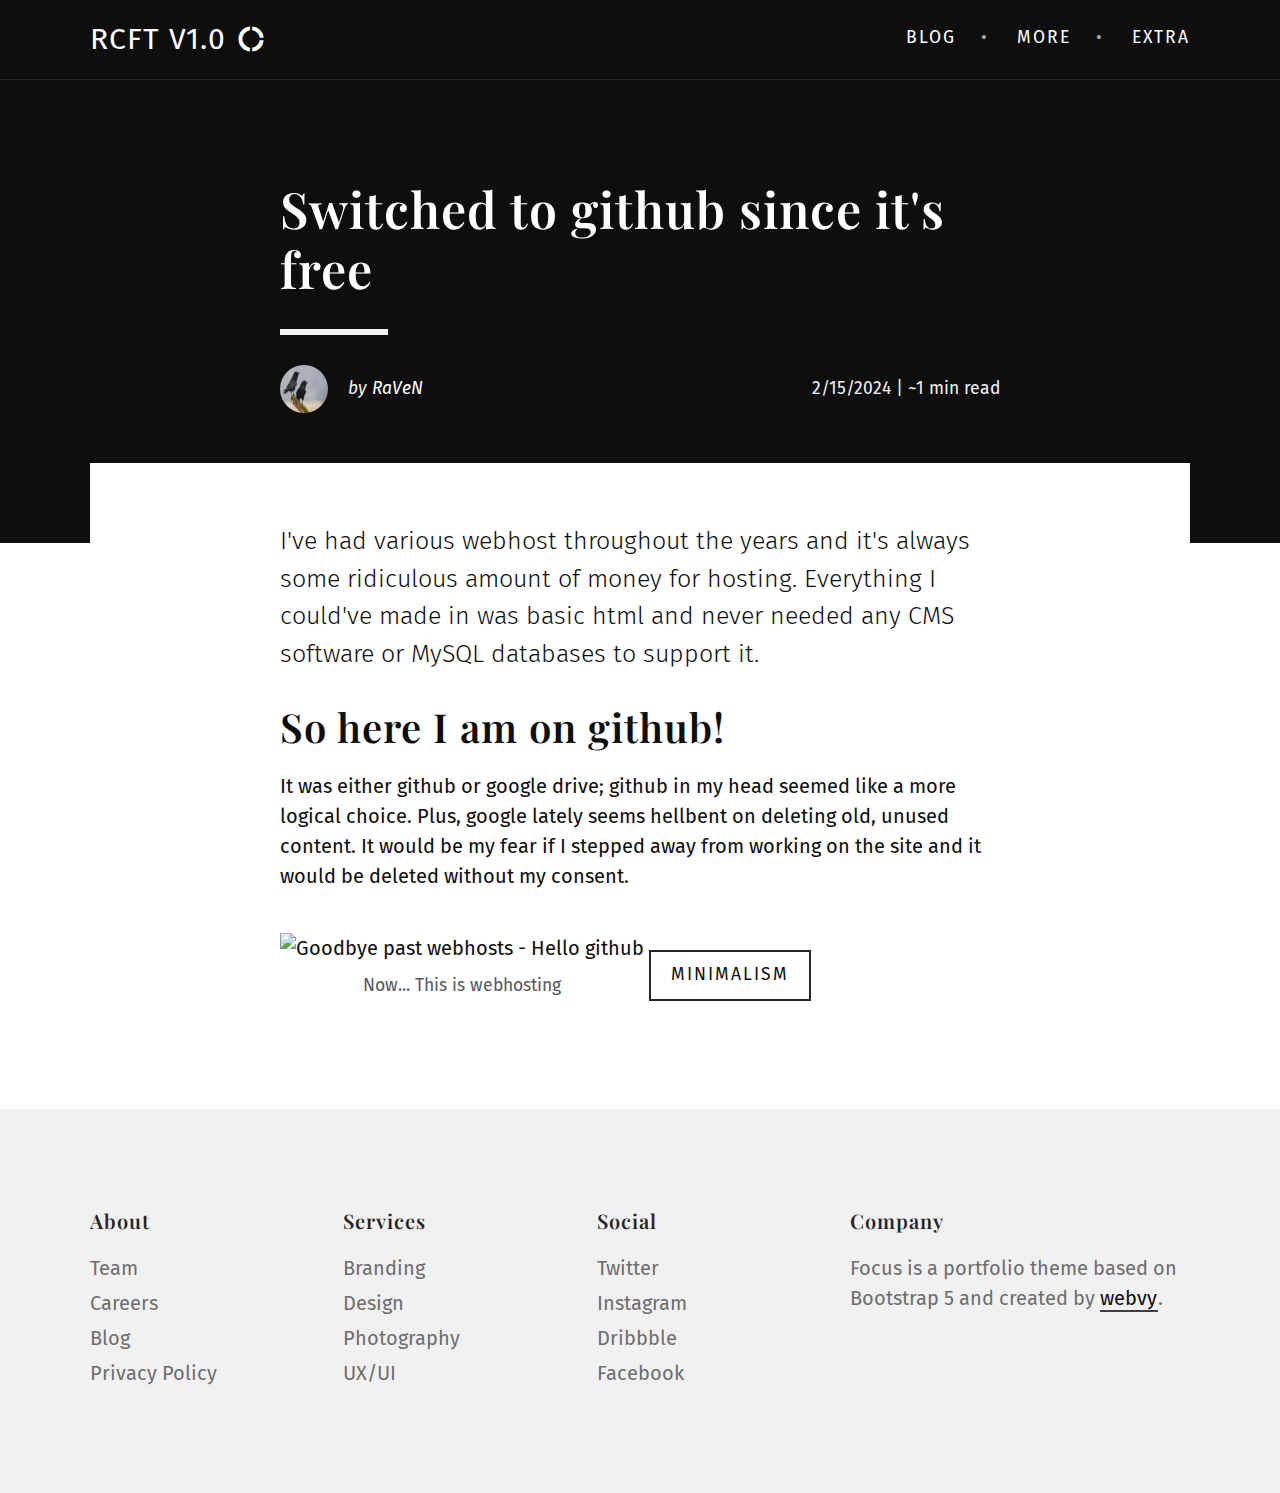
==== article.html @ bc6ef03d "Add files via upload" ====
<!doctype html>
<html lang="en">
<head>
  <meta charset="utf-8">
  <meta name="viewport" content="width=device-width, initial-scale=1">
  <title>Article - Using github free hosting</title>
  <meta name="description" content="Focus is a clean portfolio theme for Bootstrap.">

  <!-- Favicon -->
  <link rel="icon" href="assets/img/favicon.png">

  <!-- Goole fonts -->
  <link rel="preconnect" href="https://fonts.googleapis.com">
  <link rel="preconnect" href="https://fonts.gstatic.com" crossorigin>
  <link href="https://fonts.googleapis.com/css2?family=Fira+Sans:ital,wght@0,300;0,400;0,600;1,400&family=Playfair+Display:wght@400;600&display=swap" rel="stylesheet">

  <!-- Material icons -->
  <link href="https://fonts.googleapis.com/icon?family=Material+Icons" rel="stylesheet">

  <!-- CSS -->
  <link rel="stylesheet" href="assets/css/style.css">

  <!-- JS -->
  <script src="assets/js/bootstrap.js" defer></script>
  <script src="assets/js/lightbox.js" defer></script>
  <script src="assets/js/scripts.js" defer></script>
</head>

<body>
<a href="#main" class="visually-hidden-focusable">Skip to main content</a>
<header>
  <nav class="navbar navbar-dark navbar-expand-lg fixed-top" aria-label="Main">
    <div class="container">
      <a href="index.html" class="navbar-brand d-inline-flex text-uppercase">rcft v1.0 <i class="material-icons ms-2" aria-hidden="true">donut_large</i></a>
      <button class="navbar-toggler" type="button" data-bs-toggle="collapse" data-bs-target="#navbar" aria-controls="navbar" aria-expanded="false" aria-label="Toggle navigation">
        <i class="material-icons icon-2x" aria-hidden="true">menu</i>
      </button>
      <div class="collapse navbar-collapse text-uppercase" id="navbar">
        <ul class="navbar-nav ms-auto">
          <li class="nav-item">
            <a href="blog.html" class="nav-link">Blog</a>
          </li>
          <li class="nav-item">
            <a href="#" class="nav-link">More</a>
          </li>
          <li class="nav-item">
            <a href="#" class="nav-link">Extra</a>
          </li>
        </ul>
      </div>
    </div>
  </nav>
</header>

<main id="main">
  <!-- Header -->
  <div class="container py-5 py-md-6">
    <div class="row justify-content-center">
      <div class="col-md-10 col-lg-8">
        <h1>Switched to github since it's free</h1>
        <div class="border border-3 border-light w-15 my-4"></div>
        <div class="d-flex align-items-center mb-4">
          <img src="assets/img/blog/myAvatar.jpg" class="avatar avatar-sm me-3" alt="RaVeN" width="1200" height="800">
          <div class="fst-italic small text-light">by <a href="#">RaVeN</a></div>
          <div class="small text-light ms-auto">2/15/2024 | ~1 min read</div>
        </div>
      </div>
    </div>
  </div>

  <div class="bg-white text-black">
    <div class="container py-3">
      <div class="bg-white mt-n5 mt-md-n6 px-3 px-md-0">
        <div class="row justify-content-center py-4 py-md-5">
          <div class="col-md-10 col-lg-8">
            <p class="fw-light fs-5">
              I've had various webhost throughout the years and it's always some ridiculous amount of money for hosting. Everything I could've made in was basic html and never needed any CMS software or MySQL databases to support it.
            </p>
            <h2>So here I am on github!</h2>
            <p>
              It was either github or google drive; github in my head seemed like a more logical choice. Plus, google lately seems hellbent on deleting old, unused content. It would be my fear if I stepped away from working on the site and it would be deleted without my consent.
            </p>
            <figure class="figure mt-2">
              <img src="assets/img/GoodbyeInterServer.png" class="img-fluid" alt="Goodbye past webhosts - Hello github">
              <figcaption class="figure-caption p-2 text-center">Now... This is webhosting</figcaption>
            </figure>
            <!--
            <p>Duis aute irure dolor in reprehenderit in voluptate velit esse cillum dolore eu fugiat nulla pariatur. Excepteur sint occaecat cupidatat non proident, sunt in culpa qui officia deserunt mollit anim id est laborum.</p>
            <figure class="ms-5">
              <blockquote class="blockquote">
                <p class="font-italic">Lorem ipsum dolor sit amet, consectetur adipiscing elit integer posuere erat a ante.</p>
              </blockquote>
              <figcaption class="blockquote-footer text-muted mt-n2">
                Someone famous in <cite title="Source Title">Source Title</cite>
              </figcaption>
            </figure>
            <p>Duis aute irure dolor in reprehenderit in voluptate velit esse cillum dolore eu fugiat nulla pariatur. Excepteur sint occaecat cupidatat non proident, sunt in culpa qui officia deserunt mollit anim id est laborum.</p>
            <hr class="bg-muted my-4">
            -->
            <h3 class="visually-hidden">Tags</h3>
            <!--
            <a href="#" class="btn btn-sm btn-outline-dark me-2 mb-3">Design</a>
            -->
            <a href="#" class="btn btn-sm btn-outline-dark mb-3">Minimalism</a>
          </div>
        </div>
      </div>
    </div>
  </div>
</main>

<footer class="bg-light text-dark">
  <div class="container py-5 py-md-6">
    <div class="row justify-content-md-between">
      <div class="col-4 col-md-2">
        <h2 class="h6">About</h2>
        <ul class="nav flex-column">
          <li class="mb-1">
            <a href="#" class="link-secondary">Team</a>
          </li>
          <li class="mb-1">
            <a href="#" class="link-secondary">Careers</a>
          </li>
          <li class="mb-1">
            <a href="#" class="link-secondary">Blog</a>
          </li>
          <li class="mb-1">
            <a href="#" class="link-secondary">Privacy Policy</a>
          </li>
        </ul>
      </div>
      <div class="col-4 col-md-2">
        <h2 class="h6 mb-3">Services</h2>
        <ul class="nav flex-column">
          <li class="mb-1">
            <a href="#" class="link-secondary">Branding</a>
          </li>
          <li class="mb-1">
            <a href="#" class="link-secondary">Design</a>
          </li>
          <li class="mb-1">
            <a href="#" class="link-secondary">Photography</a>
          </li>
          <li class="mb-1">
            <a href="#" class="link-secondary">UX/UI</a>
          </li>
        </ul>
      </div>
      <div class="col-4 col-md-2">
        <h2 class="h6 mb-3">Social</h2>
        <ul class="nav flex-column">
          <li class="mb-1">
            <a href="#" class="link-secondary">Twitter</a>
          </li>
          <li class="mb-1">
            <a href="#" class="link-secondary">Instagram</a>
          </li>
          <li class="mb-1">
            <a href="#" class="link-secondary">Dribbble</a>
          </li>
          <li class="mb-1">
            <a href="#" class="link-secondary">Facebook</a>
          </li>
        </ul>
      </div>
      <div class="col-sm-12 col-md-4 mt-4 mt-md-0">
        <h2 class="h6 mb-3">Company</h2>
        <p class="text-secondary">Focus is a portfolio theme based on Bootstrap 5 and created by <a href="https://webvy.xyz/" target="_blank" rel="noopener">webvy</a>.</p>
      </div>
    </div>
  </div>
</footer>
</body>
</html>
---- assets/css/style.css ----
:root{--bs-blue: #0d6efd;--bs-indigo: #6610f2;--bs-purple: #6f42c1;--bs-pink: #d63384;--bs-red: #dc3545;--bs-orange: #fd7e14;--bs-yellow: #ffc107;--bs-green: #198754;--bs-teal: #20c997;--bs-cyan: #0dcaf0;--bs-black: #0e0e0e;--bs-white: #fff;--bs-gray: #595959;--bs-gray-dark: #262626;--bs-gray-100: #f2f1f1;--bs-gray-200: #e8e7e8;--bs-gray-300: #a6a6a6;--bs-gray-400: #979a9d;--bs-gray-500: #6e6e6e;--bs-gray-600: #595959;--bs-gray-700: #404040;--bs-gray-800: #262626;--bs-gray-900: #170f18;--bs-primary: #ff9285;--bs-secondary: #6e6e6e;--bs-success: #26a65b;--bs-info: #00acc1;--bs-warning: #f9690e;--bs-danger: #ff0000;--bs-light: #f2f1f1;--bs-dark: #262626;--bs-primary-rgb: 255, 146, 133;--bs-secondary-rgb: 110, 110, 110;--bs-success-rgb: 38, 166, 91;--bs-info-rgb: 0, 172, 193;--bs-warning-rgb: 249, 105, 14;--bs-danger-rgb: 255, 0, 0;--bs-light-rgb: 242, 241, 241;--bs-dark-rgb: 38, 38, 38;--bs-white-rgb: 255, 255, 255;--bs-black-rgb: 14, 14, 14;--bs-body-color-rgb: 255, 255, 255;--bs-body-bg-rgb: 14, 14, 14;--bs-font-sans-serif: "Fira Sans", sans-serif;--bs-font-monospace: SFMono-Regular, Menlo, Monaco, Consolas, "Liberation Mono", "Courier New", monospace;--bs-gradient: linear-gradient(180deg, rgba(255, 255, 255, 0.15), rgba(255, 255, 255, 0));--bs-body-font-family: Fira Sans, sans-serif;--bs-body-font-size:1rem;--bs-body-font-weight: 400;--bs-body-line-height: 1.5;--bs-body-color: #fff;--bs-body-bg: #0e0e0e;--bs-border-width: 1px;--bs-border-style: solid;--bs-border-color: #262626;--bs-border-color-translucent: rgba(14, 14, 14, 0.175);--bs-border-radius: 0.375rem;--bs-border-radius-sm: 0.25rem;--bs-border-radius-lg: 0.5rem;--bs-border-radius-xl: 1rem;--bs-border-radius-2xl: 2rem;--bs-border-radius-pill: 50rem;--bs-link-color: #fff;--bs-link-hover-color: #cccccc;--bs-code-color: #ee5da1;--bs-highlight-bg: #fff3cd}*,*::before,*::after{box-sizing:border-box}@media(prefers-reduced-motion: no-preference){:root{scroll-behavior:smooth}}body{margin:0;font-family:var(--bs-body-font-family);font-size:var(--bs-body-font-size);font-weight:var(--bs-body-font-weight);line-height:var(--bs-body-line-height);color:var(--bs-body-color);text-align:var(--bs-body-text-align);background-color:var(--bs-body-bg);-webkit-text-size-adjust:100%;-webkit-tap-highlight-color:rgba(14,14,14,0)}hr{margin:1rem 0;color:#979a9d;border:0;border-top:1px solid;opacity:.25}h6,.h6,h5,.h5,h4,.h4,h3,.h3,h2,.h2,h1,.h1{margin-top:0;margin-bottom:1rem;font-family:"Playfair Display",serif;font-weight:600;line-height:1.2}h1,.h1{font-size:calc(1.375rem + 1.5vw)}@media(min-width: 1200px){h1,.h1{font-size:2.5rem}}h2,.h2{font-size:calc(1.325rem + 0.9vw)}@media(min-width: 1200px){h2,.h2{font-size:2rem}}h3,.h3{font-size:calc(1.3rem + 0.6vw)}@media(min-width: 1200px){h3,.h3{font-size:1.75rem}}h4,.h4{font-size:calc(1.275rem + 0.3vw)}@media(min-width: 1200px){h4,.h4{font-size:1.5rem}}h5,.h5{font-size:1.25rem}h6,.h6{font-size:1rem}p{margin-top:0;margin-bottom:1.5rem}abbr[title]{-webkit-text-decoration:underline dotted;text-decoration:underline dotted;cursor:help;-webkit-text-decoration-skip-ink:none;text-decoration-skip-ink:none}address{margin-bottom:1rem;font-style:normal;line-height:inherit}ol,ul{padding-left:2rem}ol,ul,dl{margin-top:0;margin-bottom:1rem}ol ol,ul ul,ol ul,ul ol{margin-bottom:0}dt{font-weight:700}dd{margin-bottom:.5rem;margin-left:0}blockquote{margin:0 0 1rem}b,strong{font-weight:bolder}small,.small{font-size:0.875em}mark,.mark{padding:.1875em;background-color:var(--bs-highlight-bg)}sub,sup{position:relative;font-size:0.75em;line-height:0;vertical-align:baseline}sub{bottom:-0.25em}sup{top:-0.5em}a{color:var(--bs-link-color);text-decoration:none}a:hover{color:var(--bs-link-hover-color);text-decoration:none}a:not([href]):not([class]),a:not([href]):not([class]):hover{color:inherit;text-decoration:none}pre,code,kbd,samp{font-family:var(--bs-font-monospace);font-size:1em}pre{display:block;margin-top:0;margin-bottom:1rem;overflow:auto;font-size:0.875rem}pre code{font-size:inherit;color:inherit;word-break:normal}code{font-size:0.875rem;color:var(--bs-code-color);word-wrap:break-word}a>code{color:inherit}kbd{padding:.1875rem .375rem;font-size:0.875rem;color:var(--bs-body-bg);background-color:var(--bs-body-color)}kbd kbd{padding:0;font-size:1em}figure{margin:0 0 1rem}img,svg{vertical-align:middle}table{caption-side:bottom;border-collapse:collapse}caption{padding-top:.75rem;padding-bottom:.75rem;color:#6e6e6e;text-align:left}th{text-align:inherit;text-align:-webkit-match-parent}thead,tbody,tfoot,tr,td,th{border-color:inherit;border-style:solid;border-width:0}label{display:inline-block}button{border-radius:0}button:focus:not(:focus-visible){outline:0}input,button,select,optgroup,textarea{margin:0;font-family:inherit;font-size:inherit;line-height:inherit}button,select{text-transform:none}[role=button]{cursor:pointer}select{word-wrap:normal}select:disabled{opacity:1}[list]:not([type=date]):not([type=datetime-local]):not([type=month]):not([type=week]):not([type=time])::-webkit-calendar-picker-indicator{display:none !important}button,[type=button],[type=reset],[type=submit]{-webkit-appearance:button}button:not(:disabled),[type=button]:not(:disabled),[type=reset]:not(:disabled),[type=submit]:not(:disabled){cursor:pointer}::-moz-focus-inner{padding:0;border-style:none}textarea{resize:vertical}fieldset{min-width:0;padding:0;margin:0;border:0}legend{float:left;width:100%;padding:0;margin-bottom:.5rem;font-size:calc(1.275rem + 0.3vw);line-height:inherit}@media(min-width: 1200px){legend{font-size:1.5rem}}legend+*{clear:left}::-webkit-datetime-edit-fields-wrapper,::-webkit-datetime-edit-text,::-webkit-datetime-edit-minute,::-webkit-datetime-edit-hour-field,::-webkit-datetime-edit-day-field,::-webkit-datetime-edit-month-field,::-webkit-datetime-edit-year-field{padding:0}::-webkit-inner-spin-button{height:auto}[type=search]{outline-offset:-2px;-webkit-appearance:textfield}::-webkit-search-decoration{-webkit-appearance:none}::-webkit-color-swatch-wrapper{padding:0}::-webkit-file-upload-button{font:inherit;-webkit-appearance:button}::file-selector-button{font:inherit;-webkit-appearance:button}output{display:inline-block}iframe{border:0}summary{display:list-item;cursor:pointer}progress{vertical-align:baseline}[hidden]{display:none !important}.lead{font-size:1.25rem;font-weight:300}.display-1{font-size:calc(1.675rem + 5.1vw);font-weight:600;line-height:1.15}@media(min-width: 1200px){.display-1{font-size:5.5rem}}.display-2{font-size:calc(1.625rem + 4.5vw);font-weight:600;line-height:1.15}@media(min-width: 1200px){.display-2{font-size:5rem}}.display-3{font-size:calc(1.575rem + 3.9vw);font-weight:600;line-height:1.15}@media(min-width: 1200px){.display-3{font-size:4.5rem}}.display-4{font-size:calc(1.525rem + 3.3vw);font-weight:600;line-height:1.15}@media(min-width: 1200px){.display-4{font-size:4rem}}.display-5{font-size:calc(1.475rem + 2.7vw);font-weight:600;line-height:1.15}@media(min-width: 1200px){.display-5{font-size:3.5rem}}.display-6{font-size:calc(1.425rem + 2.1vw);font-weight:600;line-height:1.15}@media(min-width: 1200px){.display-6{font-size:3rem}}.list-unstyled{padding-left:0;list-style:none}.list-inline{padding-left:0;list-style:none}.list-inline-item{display:inline-block}.list-inline-item:not(:last-child){margin-right:.5rem}.initialism{font-size:0.875em;text-transform:uppercase}.blockquote{margin-bottom:1rem;font-size:1.25rem}.blockquote>:last-child{margin-bottom:0}.blockquote-footer{margin-top:-1rem;margin-bottom:1rem;font-size:0.875em;color:#a6a6a6}.blockquote-footer::before{content:"— "}.img-fluid{max-width:100%;height:auto}.img-thumbnail{padding:1rem;background-color:rgba(0,0,0,0);border:1px solid #262626;max-width:100%;height:auto}.figure{display:inline-block}.figure-img{margin-bottom:.5rem;line-height:1}.figure-caption{font-size:0.875em;color:#595959}.container,.container-fluid,.container-xxl,.container-xl,.container-lg,.container-md,.container-sm{--bs-gutter-x: 2rem;--bs-gutter-y: 0;width:100%;padding-right:calc(var(--bs-gutter-x)*.5);padding-left:calc(var(--bs-gutter-x)*.5);margin-right:auto;margin-left:auto}@media(min-width: 576px){.container-sm,.container{max-width:540px}}@media(min-width: 768px){.container-md,.container-sm,.container{max-width:720px}}@media(min-width: 992px){.container-lg,.container-md,.container-sm,.container{max-width:960px}}@media(min-width: 1200px){.container-xl,.container-lg,.container-md,.container-sm,.container{max-width:1140px}}@media(min-width: 1400px){.container-xxl,.container-xl,.container-lg,.container-md,.container-sm,.container{max-width:1320px}}.row{--bs-gutter-x: 2rem;--bs-gutter-y: 0;display:flex;flex-wrap:wrap;margin-top:calc(-1*var(--bs-gutter-y));margin-right:calc(-0.5*var(--bs-gutter-x));margin-left:calc(-0.5*var(--bs-gutter-x))}.row>*{flex-shrink:0;width:100%;max-width:100%;padding-right:calc(var(--bs-gutter-x)*.5);padding-left:calc(var(--bs-gutter-x)*.5);margin-top:var(--bs-gutter-y)}.col{flex:1 0 0%}.row-cols-auto>*{flex:0 0 auto;width:auto}.row-cols-1>*{flex:0 0 auto;width:100%}.row-cols-2>*{flex:0 0 auto;width:50%}.row-cols-3>*{flex:0 0 auto;width:33.3333333333%}.row-cols-4>*{flex:0 0 auto;width:25%}.row-cols-5>*{flex:0 0 auto;width:20%}.row-cols-6>*{flex:0 0 auto;width:16.6666666667%}.col-auto{flex:0 0 auto;width:auto}.col-1{flex:0 0 auto;width:8.33333333%}.col-2{flex:0 0 auto;width:16.66666667%}.col-3{flex:0 0 auto;width:25%}.col-4{flex:0 0 auto;width:33.33333333%}.col-5{flex:0 0 auto;width:41.66666667%}.col-6{flex:0 0 auto;width:50%}.col-7{flex:0 0 auto;width:58.33333333%}.col-8{flex:0 0 auto;width:66.66666667%}.col-9{flex:0 0 auto;width:75%}.col-10{flex:0 0 auto;width:83.33333333%}.col-11{flex:0 0 auto;width:91.66666667%}.col-12{flex:0 0 auto;width:100%}.offset-1{margin-left:8.33333333%}.offset-2{margin-left:16.66666667%}.offset-3{margin-left:25%}.offset-4{margin-left:33.33333333%}.offset-5{margin-left:41.66666667%}.offset-6{margin-left:50%}.offset-7{margin-left:58.33333333%}.offset-8{margin-left:66.66666667%}.offset-9{margin-left:75%}.offset-10{margin-left:83.33333333%}.offset-11{margin-left:91.66666667%}.g-0,.gx-0{--bs-gutter-x: 0}.g-0,.gy-0{--bs-gutter-y: 0}.g-1,.gx-1{--bs-gutter-x: 0.25rem}.g-1,.gy-1{--bs-gutter-y: 0.25rem}.g-2,.gx-2{--bs-gutter-x: 0.5rem}.g-2,.gy-2{--bs-gutter-y: 0.5rem}.g-3,.gx-3{--bs-gutter-x: 1rem}.g-3,.gy-3{--bs-gutter-y: 1rem}.g-4,.gx-4{--bs-gutter-x: 1.5rem}.g-4,.gy-4{--bs-gutter-y: 1.5rem}.g-5,.gx-5{--bs-gutter-x: 3rem}.g-5,.gy-5{--bs-gutter-y: 3rem}.g-6,.gx-6{--bs-gutter-x: 5rem}.g-6,.gy-6{--bs-gutter-y: 5rem}@media(min-width: 576px){.col-sm{flex:1 0 0%}.row-cols-sm-auto>*{flex:0 0 auto;width:auto}.row-cols-sm-1>*{flex:0 0 auto;width:100%}.row-cols-sm-2>*{flex:0 0 auto;width:50%}.row-cols-sm-3>*{flex:0 0 auto;width:33.3333333333%}.row-cols-sm-4>*{flex:0 0 auto;width:25%}.row-cols-sm-5>*{flex:0 0 auto;width:20%}.row-cols-sm-6>*{flex:0 0 auto;width:16.6666666667%}.col-sm-auto{flex:0 0 auto;width:auto}.col-sm-1{flex:0 0 auto;width:8.33333333%}.col-sm-2{flex:0 0 auto;width:16.66666667%}.col-sm-3{flex:0 0 auto;width:25%}.col-sm-4{flex:0 0 auto;width:33.33333333%}.col-sm-5{flex:0 0 auto;width:41.66666667%}.col-sm-6{flex:0 0 auto;width:50%}.col-sm-7{flex:0 0 auto;width:58.33333333%}.col-sm-8{flex:0 0 auto;width:66.66666667%}.col-sm-9{flex:0 0 auto;width:75%}.col-sm-10{flex:0 0 auto;width:83.33333333%}.col-sm-11{flex:0 0 auto;width:91.66666667%}.col-sm-12{flex:0 0 auto;width:100%}.offset-sm-0{margin-left:0}.offset-sm-1{margin-left:8.33333333%}.offset-sm-2{margin-left:16.66666667%}.offset-sm-3{margin-left:25%}.offset-sm-4{margin-left:33.33333333%}.offset-sm-5{margin-left:41.66666667%}.offset-sm-6{margin-left:50%}.offset-sm-7{margin-left:58.33333333%}.offset-sm-8{margin-left:66.66666667%}.offset-sm-9{margin-left:75%}.offset-sm-10{margin-left:83.33333333%}.offset-sm-11{margin-left:91.66666667%}.g-sm-0,.gx-sm-0{--bs-gutter-x: 0}.g-sm-0,.gy-sm-0{--bs-gutter-y: 0}.g-sm-1,.gx-sm-1{--bs-gutter-x: 0.25rem}.g-sm-1,.gy-sm-1{--bs-gutter-y: 0.25rem}.g-sm-2,.gx-sm-2{--bs-gutter-x: 0.5rem}.g-sm-2,.gy-sm-2{--bs-gutter-y: 0.5rem}.g-sm-3,.gx-sm-3{--bs-gutter-x: 1rem}.g-sm-3,.gy-sm-3{--bs-gutter-y: 1rem}.g-sm-4,.gx-sm-4{--bs-gutter-x: 1.5rem}.g-sm-4,.gy-sm-4{--bs-gutter-y: 1.5rem}.g-sm-5,.gx-sm-5{--bs-gutter-x: 3rem}.g-sm-5,.gy-sm-5{--bs-gutter-y: 3rem}.g-sm-6,.gx-sm-6{--bs-gutter-x: 5rem}.g-sm-6,.gy-sm-6{--bs-gutter-y: 5rem}}@media(min-width: 768px){.col-md{flex:1 0 0%}.row-cols-md-auto>*{flex:0 0 auto;width:auto}.row-cols-md-1>*{flex:0 0 auto;width:100%}.row-cols-md-2>*{flex:0 0 auto;width:50%}.row-cols-md-3>*{flex:0 0 auto;width:33.3333333333%}.row-cols-md-4>*{flex:0 0 auto;width:25%}.row-cols-md-5>*{flex:0 0 auto;width:20%}.row-cols-md-6>*{flex:0 0 auto;width:16.6666666667%}.col-md-auto{flex:0 0 auto;width:auto}.col-md-1{flex:0 0 auto;width:8.33333333%}.col-md-2{flex:0 0 auto;width:16.66666667%}.col-md-3{flex:0 0 auto;width:25%}.col-md-4{flex:0 0 auto;width:33.33333333%}.col-md-5{flex:0 0 auto;width:41.66666667%}.col-md-6{flex:0 0 auto;width:50%}.col-md-7{flex:0 0 auto;width:58.33333333%}.col-md-8{flex:0 0 auto;width:66.66666667%}.col-md-9{flex:0 0 auto;width:75%}.col-md-10{flex:0 0 auto;width:83.33333333%}.col-md-11{flex:0 0 auto;width:91.66666667%}.col-md-12{flex:0 0 auto;width:100%}.offset-md-0{margin-left:0}.offset-md-1{margin-left:8.33333333%}.offset-md-2{margin-left:16.66666667%}.offset-md-3{margin-left:25%}.offset-md-4{margin-left:33.33333333%}.offset-md-5{margin-left:41.66666667%}.offset-md-6{margin-left:50%}.offset-md-7{margin-left:58.33333333%}.offset-md-8{margin-left:66.66666667%}.offset-md-9{margin-left:75%}.offset-md-10{margin-left:83.33333333%}.offset-md-11{margin-left:91.66666667%}.g-md-0,.gx-md-0{--bs-gutter-x: 0}.g-md-0,.gy-md-0{--bs-gutter-y: 0}.g-md-1,.gx-md-1{--bs-gutter-x: 0.25rem}.g-md-1,.gy-md-1{--bs-gutter-y: 0.25rem}.g-md-2,.gx-md-2{--bs-gutter-x: 0.5rem}.g-md-2,.gy-md-2{--bs-gutter-y: 0.5rem}.g-md-3,.gx-md-3{--bs-gutter-x: 1rem}.g-md-3,.gy-md-3{--bs-gutter-y: 1rem}.g-md-4,.gx-md-4{--bs-gutter-x: 1.5rem}.g-md-4,.gy-md-4{--bs-gutter-y: 1.5rem}.g-md-5,.gx-md-5{--bs-gutter-x: 3rem}.g-md-5,.gy-md-5{--bs-gutter-y: 3rem}.g-md-6,.gx-md-6{--bs-gutter-x: 5rem}.g-md-6,.gy-md-6{--bs-gutter-y: 5rem}}@media(min-width: 992px){.col-lg{flex:1 0 0%}.row-cols-lg-auto>*{flex:0 0 auto;width:auto}.row-cols-lg-1>*{flex:0 0 auto;width:100%}.row-cols-lg-2>*{flex:0 0 auto;width:50%}.row-cols-lg-3>*{flex:0 0 auto;width:33.3333333333%}.row-cols-lg-4>*{flex:0 0 auto;width:25%}.row-cols-lg-5>*{flex:0 0 auto;width:20%}.row-cols-lg-6>*{flex:0 0 auto;width:16.6666666667%}.col-lg-auto{flex:0 0 auto;width:auto}.col-lg-1{flex:0 0 auto;width:8.33333333%}.col-lg-2{flex:0 0 auto;width:16.66666667%}.col-lg-3{flex:0 0 auto;width:25%}.col-lg-4{flex:0 0 auto;width:33.33333333%}.col-lg-5{flex:0 0 auto;width:41.66666667%}.col-lg-6{flex:0 0 auto;width:50%}.col-lg-7{flex:0 0 auto;width:58.33333333%}.col-lg-8{flex:0 0 auto;width:66.66666667%}.col-lg-9{flex:0 0 auto;width:75%}.col-lg-10{flex:0 0 auto;width:83.33333333%}.col-lg-11{flex:0 0 auto;width:91.66666667%}.col-lg-12{flex:0 0 auto;width:100%}.offset-lg-0{margin-left:0}.offset-lg-1{margin-left:8.33333333%}.offset-lg-2{margin-left:16.66666667%}.offset-lg-3{margin-left:25%}.offset-lg-4{margin-left:33.33333333%}.offset-lg-5{margin-left:41.66666667%}.offset-lg-6{margin-left:50%}.offset-lg-7{margin-left:58.33333333%}.offset-lg-8{margin-left:66.66666667%}.offset-lg-9{margin-left:75%}.offset-lg-10{margin-left:83.33333333%}.offset-lg-11{margin-left:91.66666667%}.g-lg-0,.gx-lg-0{--bs-gutter-x: 0}.g-lg-0,.gy-lg-0{--bs-gutter-y: 0}.g-lg-1,.gx-lg-1{--bs-gutter-x: 0.25rem}.g-lg-1,.gy-lg-1{--bs-gutter-y: 0.25rem}.g-lg-2,.gx-lg-2{--bs-gutter-x: 0.5rem}.g-lg-2,.gy-lg-2{--bs-gutter-y: 0.5rem}.g-lg-3,.gx-lg-3{--bs-gutter-x: 1rem}.g-lg-3,.gy-lg-3{--bs-gutter-y: 1rem}.g-lg-4,.gx-lg-4{--bs-gutter-x: 1.5rem}.g-lg-4,.gy-lg-4{--bs-gutter-y: 1.5rem}.g-lg-5,.gx-lg-5{--bs-gutter-x: 3rem}.g-lg-5,.gy-lg-5{--bs-gutter-y: 3rem}.g-lg-6,.gx-lg-6{--bs-gutter-x: 5rem}.g-lg-6,.gy-lg-6{--bs-gutter-y: 5rem}}@media(min-width: 1200px){.col-xl{flex:1 0 0%}.row-cols-xl-auto>*{flex:0 0 auto;width:auto}.row-cols-xl-1>*{flex:0 0 auto;width:100%}.row-cols-xl-2>*{flex:0 0 auto;width:50%}.row-cols-xl-3>*{flex:0 0 auto;width:33.3333333333%}.row-cols-xl-4>*{flex:0 0 auto;width:25%}.row-cols-xl-5>*{flex:0 0 auto;width:20%}.row-cols-xl-6>*{flex:0 0 auto;width:16.6666666667%}.col-xl-auto{flex:0 0 auto;width:auto}.col-xl-1{flex:0 0 auto;width:8.33333333%}.col-xl-2{flex:0 0 auto;width:16.66666667%}.col-xl-3{flex:0 0 auto;width:25%}.col-xl-4{flex:0 0 auto;width:33.33333333%}.col-xl-5{flex:0 0 auto;width:41.66666667%}.col-xl-6{flex:0 0 auto;width:50%}.col-xl-7{flex:0 0 auto;width:58.33333333%}.col-xl-8{flex:0 0 auto;width:66.66666667%}.col-xl-9{flex:0 0 auto;width:75%}.col-xl-10{flex:0 0 auto;width:83.33333333%}.col-xl-11{flex:0 0 auto;width:91.66666667%}.col-xl-12{flex:0 0 auto;width:100%}.offset-xl-0{margin-left:0}.offset-xl-1{margin-left:8.33333333%}.offset-xl-2{margin-left:16.66666667%}.offset-xl-3{margin-left:25%}.offset-xl-4{margin-left:33.33333333%}.offset-xl-5{margin-left:41.66666667%}.offset-xl-6{margin-left:50%}.offset-xl-7{margin-left:58.33333333%}.offset-xl-8{margin-left:66.66666667%}.offset-xl-9{margin-left:75%}.offset-xl-10{margin-left:83.33333333%}.offset-xl-11{margin-left:91.66666667%}.g-xl-0,.gx-xl-0{--bs-gutter-x: 0}.g-xl-0,.gy-xl-0{--bs-gutter-y: 0}.g-xl-1,.gx-xl-1{--bs-gutter-x: 0.25rem}.g-xl-1,.gy-xl-1{--bs-gutter-y: 0.25rem}.g-xl-2,.gx-xl-2{--bs-gutter-x: 0.5rem}.g-xl-2,.gy-xl-2{--bs-gutter-y: 0.5rem}.g-xl-3,.gx-xl-3{--bs-gutter-x: 1rem}.g-xl-3,.gy-xl-3{--bs-gutter-y: 1rem}.g-xl-4,.gx-xl-4{--bs-gutter-x: 1.5rem}.g-xl-4,.gy-xl-4{--bs-gutter-y: 1.5rem}.g-xl-5,.gx-xl-5{--bs-gutter-x: 3rem}.g-xl-5,.gy-xl-5{--bs-gutter-y: 3rem}.g-xl-6,.gx-xl-6{--bs-gutter-x: 5rem}.g-xl-6,.gy-xl-6{--bs-gutter-y: 5rem}}@media(min-width: 1400px){.col-xxl{flex:1 0 0%}.row-cols-xxl-auto>*{flex:0 0 auto;width:auto}.row-cols-xxl-1>*{flex:0 0 auto;width:100%}.row-cols-xxl-2>*{flex:0 0 auto;width:50%}.row-cols-xxl-3>*{flex:0 0 auto;width:33.3333333333%}.row-cols-xxl-4>*{flex:0 0 auto;width:25%}.row-cols-xxl-5>*{flex:0 0 auto;width:20%}.row-cols-xxl-6>*{flex:0 0 auto;width:16.6666666667%}.col-xxl-auto{flex:0 0 auto;width:auto}.col-xxl-1{flex:0 0 auto;width:8.33333333%}.col-xxl-2{flex:0 0 auto;width:16.66666667%}.col-xxl-3{flex:0 0 auto;width:25%}.col-xxl-4{flex:0 0 auto;width:33.33333333%}.col-xxl-5{flex:0 0 auto;width:41.66666667%}.col-xxl-6{flex:0 0 auto;width:50%}.col-xxl-7{flex:0 0 auto;width:58.33333333%}.col-xxl-8{flex:0 0 auto;width:66.66666667%}.col-xxl-9{flex:0 0 auto;width:75%}.col-xxl-10{flex:0 0 auto;width:83.33333333%}.col-xxl-11{flex:0 0 auto;width:91.66666667%}.col-xxl-12{flex:0 0 auto;width:100%}.offset-xxl-0{margin-left:0}.offset-xxl-1{margin-left:8.33333333%}.offset-xxl-2{margin-left:16.66666667%}.offset-xxl-3{margin-left:25%}.offset-xxl-4{margin-left:33.33333333%}.offset-xxl-5{margin-left:41.66666667%}.offset-xxl-6{margin-left:50%}.offset-xxl-7{margin-left:58.33333333%}.offset-xxl-8{margin-left:66.66666667%}.offset-xxl-9{margin-left:75%}.offset-xxl-10{margin-left:83.33333333%}.offset-xxl-11{margin-left:91.66666667%}.g-xxl-0,.gx-xxl-0{--bs-gutter-x: 0}.g-xxl-0,.gy-xxl-0{--bs-gutter-y: 0}.g-xxl-1,.gx-xxl-1{--bs-gutter-x: 0.25rem}.g-xxl-1,.gy-xxl-1{--bs-gutter-y: 0.25rem}.g-xxl-2,.gx-xxl-2{--bs-gutter-x: 0.5rem}.g-xxl-2,.gy-xxl-2{--bs-gutter-y: 0.5rem}.g-xxl-3,.gx-xxl-3{--bs-gutter-x: 1rem}.g-xxl-3,.gy-xxl-3{--bs-gutter-y: 1rem}.g-xxl-4,.gx-xxl-4{--bs-gutter-x: 1.5rem}.g-xxl-4,.gy-xxl-4{--bs-gutter-y: 1.5rem}.g-xxl-5,.gx-xxl-5{--bs-gutter-x: 3rem}.g-xxl-5,.gy-xxl-5{--bs-gutter-y: 3rem}.g-xxl-6,.gx-xxl-6{--bs-gutter-x: 5rem}.g-xxl-6,.gy-xxl-6{--bs-gutter-y: 5rem}}.table{--bs-table-color: var(--bs-body-color);--bs-table-bg: transparent;--bs-table-border-color: #404040;--bs-table-accent-bg: transparent;--bs-table-striped-color: var(--bs-body-color);--bs-table-striped-bg: rgba(14, 14, 14, 0.05);--bs-table-active-color: var(--bs-body-color);--bs-table-active-bg: rgba(14, 14, 14, 0.1);--bs-table-hover-color: var(--bs-body-color);--bs-table-hover-bg: rgba(14, 14, 14, 0.075);width:100%;margin-bottom:1rem;color:var(--bs-table-color);vertical-align:top;border-color:var(--bs-table-border-color)}.table>:not(caption)>*>*{padding:.75rem .75rem;background-color:var(--bs-table-bg);border-bottom-width:1px;box-shadow:inset 0 0 0 9999px var(--bs-table-accent-bg)}.table>tbody{vertical-align:inherit}.table>thead{vertical-align:bottom}.table-group-divider{border-top:2px solid inherit}.caption-top{caption-side:top}.table-sm>:not(caption)>*>*{padding:.5rem .5rem}.table-bordered>:not(caption)>*{border-width:1px 0}.table-bordered>:not(caption)>*>*{border-width:0 1px}.table-borderless>:not(caption)>*>*{border-bottom-width:0}.table-borderless>:not(:first-child){border-top-width:0}.table-striped>tbody>tr:nth-of-type(odd)>*{--bs-table-accent-bg: var(--bs-table-striped-bg);color:var(--bs-table-striped-color)}.table-striped-columns>:not(caption)>tr>:nth-child(even){--bs-table-accent-bg: var(--bs-table-striped-bg);color:var(--bs-table-striped-color)}.table-active{--bs-table-accent-bg: var(--bs-table-active-bg);color:var(--bs-table-active-color)}.table-hover>tbody>tr:hover>*{--bs-table-accent-bg: var(--bs-table-hover-bg);color:var(--bs-table-hover-color)}.table-primary{--bs-table-color: #0e0e0e;--bs-table-bg: #ffe9e7;--bs-table-border-color: #e7d3d1;--bs-table-striped-bg: #f3dedc;--bs-table-striped-color: #0e0e0e;--bs-table-active-bg: #e7d3d1;--bs-table-active-color: #0e0e0e;--bs-table-hover-bg: #edd9d7;--bs-table-hover-color: #0e0e0e;color:var(--bs-table-color);border-color:var(--bs-table-border-color)}.table-secondary{--bs-table-color: #0e0e0e;--bs-table-bg: #e2e2e2;--bs-table-border-color: #cdcdcd;--bs-table-striped-bg: #d7d7d7;--bs-table-striped-color: #0e0e0e;--bs-table-active-bg: #cdcdcd;--bs-table-active-color: #0e0e0e;--bs-table-hover-bg: #d2d2d2;--bs-table-hover-color: #0e0e0e;color:var(--bs-table-color);border-color:var(--bs-table-border-color)}.table-success{--bs-table-color: #0e0e0e;--bs-table-bg: #d4edde;--bs-table-border-color: #c0d7c9;--bs-table-striped-bg: #cae2d4;--bs-table-striped-color: #0e0e0e;--bs-table-active-bg: #c0d7c9;--bs-table-active-color: #0e0e0e;--bs-table-hover-bg: #c5dcce;--bs-table-hover-color: #0e0e0e;color:var(--bs-table-color);border-color:var(--bs-table-border-color)}.table-info{--bs-table-color: #0e0e0e;--bs-table-bg: #cceef3;--bs-table-border-color: #b9d8dc;--bs-table-striped-bg: #c3e3e8;--bs-table-striped-color: #0e0e0e;--bs-table-active-bg: #b9d8dc;--bs-table-active-color: #0e0e0e;--bs-table-hover-bg: #bedde2;--bs-table-hover-color: #0e0e0e;color:var(--bs-table-color);border-color:var(--bs-table-border-color)}.table-warning{--bs-table-color: #0e0e0e;--bs-table-bg: #fee1cf;--bs-table-border-color: #e6ccbc;--bs-table-striped-bg: #f2d6c5;--bs-table-striped-color: #0e0e0e;--bs-table-active-bg: #e6ccbc;--bs-table-active-color: #0e0e0e;--bs-table-hover-bg: #ecd1c1;--bs-table-hover-color: #0e0e0e;color:var(--bs-table-color);border-color:var(--bs-table-border-color)}.table-danger{--bs-table-color: #0e0e0e;--bs-table-bg: #ffcccc;--bs-table-border-color: #e7b9b9;--bs-table-striped-bg: #f3c3c3;--bs-table-striped-color: #0e0e0e;--bs-table-active-bg: #e7b9b9;--bs-table-active-color: #0e0e0e;--bs-table-hover-bg: #edbebe;--bs-table-hover-color: #0e0e0e;color:var(--bs-table-color);border-color:var(--bs-table-border-color)}.table-light{--bs-table-color: #0e0e0e;--bs-table-bg: #f2f1f1;--bs-table-border-color: #dbdada;--bs-table-striped-bg: #e7e6e6;--bs-table-striped-color: #0e0e0e;--bs-table-active-bg: #dbdada;--bs-table-active-color: #0e0e0e;--bs-table-hover-bg: #e1e0e0;--bs-table-hover-color: #0e0e0e;color:var(--bs-table-color);border-color:var(--bs-table-border-color)}.table-dark{--bs-table-color: #fff;--bs-table-bg: #262626;--bs-table-border-color: #3c3c3c;--bs-table-striped-bg: #313131;--bs-table-striped-color: #fff;--bs-table-active-bg: #3c3c3c;--bs-table-active-color: #fff;--bs-table-hover-bg: #363636;--bs-table-hover-color: #fff;color:var(--bs-table-color);border-color:var(--bs-table-border-color)}.table-responsive{overflow-x:auto;-webkit-overflow-scrolling:touch}@media(max-width: 575.98px){.table-responsive-sm{overflow-x:auto;-webkit-overflow-scrolling:touch}}@media(max-width: 767.98px){.table-responsive-md{overflow-x:auto;-webkit-overflow-scrolling:touch}}@media(max-width: 991.98px){.table-responsive-lg{overflow-x:auto;-webkit-overflow-scrolling:touch}}@media(max-width: 1199.98px){.table-responsive-xl{overflow-x:auto;-webkit-overflow-scrolling:touch}}@media(max-width: 1399.98px){.table-responsive-xxl{overflow-x:auto;-webkit-overflow-scrolling:touch}}.form-label{margin-bottom:.5rem}.col-form-label{padding-top:calc(0.75rem + 1px);padding-bottom:calc(0.75rem + 1px);margin-bottom:0;font-size:inherit;line-height:1.5}.col-form-label-lg{padding-top:calc(1rem + 1px);padding-bottom:calc(1rem + 1px);font-size:1.25rem}.col-form-label-sm{padding-top:calc(0.5rem + 1px);padding-bottom:calc(0.5rem + 1px);font-size:0.875rem}.form-text{margin-top:.25rem;font-size:0.875em;color:#6e6e6e}.form-control{display:block;width:100%;padding:.75rem 1rem;font-size:1rem;font-weight:400;line-height:1.5;color:#170f18;background-color:#fff;background-clip:padding-box;border:1px solid #979a9d;-webkit-appearance:none;-moz-appearance:none;appearance:none;border-radius:0;transition:border-color .15s ease-in-out,box-shadow .15s ease-in-out}@media(prefers-reduced-motion: reduce){.form-control{transition:none}}.form-control[type=file]{overflow:hidden}.form-control[type=file]:not(:disabled):not([readonly]){cursor:pointer}.form-control:focus{color:#170f18;background-color:#fff;border-color:#ffc9c2;outline:0;box-shadow:none}.form-control::-webkit-date-and-time-value{height:1.5em}.form-control::-moz-placeholder{color:#6e6e6e;opacity:1}.form-control::placeholder{color:#6e6e6e;opacity:1}.form-control:disabled{background-color:#e8e7e8;opacity:1}.form-control::-webkit-file-upload-button{padding:.75rem 1rem;margin:-0.75rem -1rem;-webkit-margin-end:1rem;margin-inline-end:1rem;color:#170f18;background-color:#e8e7e8;pointer-events:none;border-color:inherit;border-style:solid;border-width:0;border-inline-end-width:1px;border-radius:0;-webkit-transition:color .15s ease-in-out,background-color .15s ease-in-out,border-color .15s ease-in-out,box-shadow .15s ease-in-out;transition:color .15s ease-in-out,background-color .15s ease-in-out,border-color .15s ease-in-out,box-shadow .15s ease-in-out}.form-control::file-selector-button{padding:.75rem 1rem;margin:-0.75rem -1rem;-webkit-margin-end:1rem;margin-inline-end:1rem;color:#170f18;background-color:#e8e7e8;pointer-events:none;border-color:inherit;border-style:solid;border-width:0;border-inline-end-width:1px;border-radius:0;transition:color .15s ease-in-out,background-color .15s ease-in-out,border-color .15s ease-in-out,box-shadow .15s ease-in-out}@media(prefers-reduced-motion: reduce){.form-control::-webkit-file-upload-button{-webkit-transition:none;transition:none}.form-control::file-selector-button{transition:none}}.form-control:hover:not(:disabled):not([readonly])::-webkit-file-upload-button{background-color:#dcdbdc}.form-control:hover:not(:disabled):not([readonly])::file-selector-button{background-color:#dcdbdc}.form-control-plaintext{display:block;width:100%;padding:.75rem 0;margin-bottom:0;line-height:1.5;color:#fff;background-color:rgba(0,0,0,0);border:solid rgba(0,0,0,0);border-width:1px 0}.form-control-plaintext:focus{outline:0}.form-control-plaintext.form-control-sm,.form-control-plaintext.form-control-lg{padding-right:0;padding-left:0}.form-control-sm{min-height:calc(1.5em + 1rem + 2px);padding:.5rem .75rem;font-size:0.875rem}.form-control-sm::-webkit-file-upload-button{padding:.5rem .75rem;margin:-0.5rem -0.75rem;-webkit-margin-end:.75rem;margin-inline-end:.75rem}.form-control-sm::file-selector-button{padding:.5rem .75rem;margin:-0.5rem -0.75rem;-webkit-margin-end:.75rem;margin-inline-end:.75rem}.form-control-lg{min-height:calc(1.5em + 2rem + 2px);padding:1rem 1.25rem;font-size:1.25rem}.form-control-lg::-webkit-file-upload-button{padding:1rem 1.25rem;margin:-1rem -1.25rem;-webkit-margin-end:1.25rem;margin-inline-end:1.25rem}.form-control-lg::file-selector-button{padding:1rem 1.25rem;margin:-1rem -1.25rem;-webkit-margin-end:1.25rem;margin-inline-end:1.25rem}textarea.form-control{min-height:auto}textarea.form-control-sm{min-height:calc(1.5em + 1rem + 2px)}textarea.form-control-lg{min-height:calc(1.5em + 2rem + 2px)}.form-control-color{width:3rem;height:auto;padding:.75rem}.form-control-color:not(:disabled):not([readonly]){cursor:pointer}.form-control-color::-moz-color-swatch{border:0 !important}.form-control-color.form-control-sm{height:calc(1.5em + 1rem + 2px)}.form-control-color.form-control-lg{height:calc(1.5em + 2rem + 2px)}.form-select{display:block;width:100%;padding:.75rem 3rem .75rem 1rem;-moz-padding-start:calc(1rem - 3px);font-size:1rem;font-weight:400;line-height:1.5;color:#170f18;background-color:#fff;background-image:url("data:image/svg+xml,%3csvg xmlns='http://www.w3.org/2000/svg' viewBox='0 0 16 16'%3e%3cpath fill='none' stroke='%23262626' stroke-linecap='round' stroke-linejoin='round' stroke-width='2' d='m2 5 6 6 6-6'/%3e%3c/svg%3e");background-repeat:no-repeat;background-position:right 1rem center;background-size:16px 12px;border:1px solid #979a9d;border-radius:0;transition:border-color .15s ease-in-out,box-shadow .15s ease-in-out;-webkit-appearance:none;-moz-appearance:none;appearance:none}@media(prefers-reduced-motion: reduce){.form-select{transition:none}}.form-select:focus{border-color:#ffc9c2;outline:0;box-shadow:0 0 0 .25rem rgba(255,146,133,.25)}.form-select[multiple],.form-select[size]:not([size="1"]){padding-right:1rem;background-image:none}.form-select:disabled{background-color:#e8e7e8}.form-select:-moz-focusring{color:rgba(0,0,0,0);text-shadow:0 0 0 #170f18}.form-select-sm{padding-top:.5rem;padding-bottom:.5rem;padding-left:.75rem;font-size:0.875rem}.form-select-lg{padding-top:1rem;padding-bottom:1rem;padding-left:1.25rem;font-size:1.25rem}.form-check{display:block;min-height:1.5rem;padding-left:1.5em;margin-bottom:.125rem}.form-check .form-check-input{float:left;margin-left:-1.5em}.form-check-reverse{padding-right:1.5em;padding-left:0;text-align:right}.form-check-reverse .form-check-input{float:right;margin-right:-1.5em;margin-left:0}.form-check-input{width:1em;height:1em;margin-top:.25em;vertical-align:top;background-color:#fff;background-repeat:no-repeat;background-position:center;background-size:contain;border:1px solid rgba(14,14,14,.25);-webkit-appearance:none;-moz-appearance:none;appearance:none;-webkit-print-color-adjust:exact;color-adjust:exact;print-color-adjust:exact}.form-check-input[type=radio]{border-radius:50%}.form-check-input:active{filter:brightness(90%)}.form-check-input:focus{border-color:#ffc9c2;outline:0;box-shadow:0 0 0 .25rem rgba(255,146,133,.25)}.form-check-input:checked{background-color:#ff9285;border-color:#ff9285}.form-check-input:checked[type=checkbox]{background-image:url("data:image/svg+xml,%3csvg xmlns='http://www.w3.org/2000/svg' viewBox='0 0 20 20'%3e%3cpath fill='none' stroke='%23fff' stroke-linecap='round' stroke-linejoin='round' stroke-width='3' d='m6 10 3 3 6-6'/%3e%3c/svg%3e")}.form-check-input:checked[type=radio]{background-image:url("data:image/svg+xml,%3csvg xmlns='http://www.w3.org/2000/svg' viewBox='-4 -4 8 8'%3e%3ccircle r='2' fill='%23fff'/%3e%3c/svg%3e")}.form-check-input[type=checkbox]:indeterminate{background-color:#ff9285;border-color:#ff9285;background-image:url("data:image/svg+xml,%3csvg xmlns='http://www.w3.org/2000/svg' viewBox='0 0 20 20'%3e%3cpath fill='none' stroke='%23fff' stroke-linecap='round' stroke-linejoin='round' stroke-width='3' d='M6 10h8'/%3e%3c/svg%3e")}.form-check-input:disabled{pointer-events:none;filter:none;opacity:.5}.form-check-input[disabled]~.form-check-label,.form-check-input:disabled~.form-check-label{cursor:default;opacity:.5}.form-switch{padding-left:2.5em}.form-switch .form-check-input{width:2em;margin-left:-2.5em;background-image:url("data:image/svg+xml,%3csvg xmlns='http://www.w3.org/2000/svg' viewBox='-4 -4 8 8'%3e%3ccircle r='3' fill='rgba%2814, 14, 14, 0.25%29'/%3e%3c/svg%3e");background-position:left center;transition:background-position .15s ease-in-out}@media(prefers-reduced-motion: reduce){.form-switch .form-check-input{transition:none}}.form-switch .form-check-input:focus{background-image:url("data:image/svg+xml,%3csvg xmlns='http://www.w3.org/2000/svg' viewBox='-4 -4 8 8'%3e%3ccircle r='3' fill='%23ffc9c2'/%3e%3c/svg%3e")}.form-switch .form-check-input:checked{background-position:right center;background-image:url("data:image/svg+xml,%3csvg xmlns='http://www.w3.org/2000/svg' viewBox='-4 -4 8 8'%3e%3ccircle r='3' fill='%23fff'/%3e%3c/svg%3e")}.form-switch.form-check-reverse{padding-right:2.5em;padding-left:0}.form-switch.form-check-reverse .form-check-input{margin-right:-2.5em;margin-left:0}.form-check-inline{display:inline-block;margin-right:1rem}.btn-check{position:absolute;clip:rect(0, 0, 0, 0);pointer-events:none}.btn-check[disabled]+.btn,.btn-check:disabled+.btn{pointer-events:none;filter:none;opacity:.65}.form-range{width:100%;height:1.5rem;padding:0;background-color:rgba(0,0,0,0);-webkit-appearance:none;-moz-appearance:none;appearance:none}.form-range:focus{outline:0}.form-range:focus::-webkit-slider-thumb{box-shadow:0 0 0 1px #0e0e0e,none}.form-range:focus::-moz-range-thumb{box-shadow:0 0 0 1px #0e0e0e,none}.form-range::-moz-focus-outer{border:0}.form-range::-webkit-slider-thumb{width:1rem;height:1rem;margin-top:-0.25rem;background-color:#ff9285;border:0;-webkit-transition:background-color .15s ease-in-out,border-color .15s ease-in-out,box-shadow .15s ease-in-out;transition:background-color .15s ease-in-out,border-color .15s ease-in-out,box-shadow .15s ease-in-out;-webkit-appearance:none;appearance:none}@media(prefers-reduced-motion: reduce){.form-range::-webkit-slider-thumb{-webkit-transition:none;transition:none}}.form-range::-webkit-slider-thumb:active{background-color:#ffdeda}.form-range::-webkit-slider-runnable-track{width:100%;height:.5rem;color:rgba(0,0,0,0);cursor:pointer;background-color:#a6a6a6;border-color:rgba(0,0,0,0)}.form-range::-moz-range-thumb{width:1rem;height:1rem;background-color:#ff9285;border:0;-moz-transition:background-color .15s ease-in-out,border-color .15s ease-in-out,box-shadow .15s ease-in-out;transition:background-color .15s ease-in-out,border-color .15s ease-in-out,box-shadow .15s ease-in-out;-moz-appearance:none;appearance:none}@media(prefers-reduced-motion: reduce){.form-range::-moz-range-thumb{-moz-transition:none;transition:none}}.form-range::-moz-range-thumb:active{background-color:#ffdeda}.form-range::-moz-range-track{width:100%;height:.5rem;color:rgba(0,0,0,0);cursor:pointer;background-color:#a6a6a6;border-color:rgba(0,0,0,0)}.form-range:disabled{pointer-events:none}.form-range:disabled::-webkit-slider-thumb{background-color:#6e6e6e}.form-range:disabled::-moz-range-thumb{background-color:#6e6e6e}.form-floating{position:relative}.form-floating>.form-control,.form-floating>.form-control-plaintext,.form-floating>.form-select{height:calc(3.5rem + 2px);line-height:1.25}.form-floating>label{position:absolute;top:0;left:0;width:100%;height:100%;padding:1rem 1rem;overflow:hidden;text-overflow:ellipsis;white-space:nowrap;pointer-events:none;border:1px solid rgba(0,0,0,0);transform-origin:0 0;transition:opacity .1s ease-in-out,transform .1s ease-in-out}@media(prefers-reduced-motion: reduce){.form-floating>label{transition:none}}.form-floating>.form-control,.form-floating>.form-control-plaintext{padding:1rem 1rem}.form-floating>.form-control::-moz-placeholder, .form-floating>.form-control-plaintext::-moz-placeholder{color:rgba(0,0,0,0)}.form-floating>.form-control::placeholder,.form-floating>.form-control-plaintext::placeholder{color:rgba(0,0,0,0)}.form-floating>.form-control:not(:-moz-placeholder-shown), .form-floating>.form-control-plaintext:not(:-moz-placeholder-shown){padding-top:1.625rem;padding-bottom:.625rem}.form-floating>.form-control:focus,.form-floating>.form-control:not(:placeholder-shown),.form-floating>.form-control-plaintext:focus,.form-floating>.form-control-plaintext:not(:placeholder-shown){padding-top:1.625rem;padding-bottom:.625rem}.form-floating>.form-control:-webkit-autofill,.form-floating>.form-control-plaintext:-webkit-autofill{padding-top:1.625rem;padding-bottom:.625rem}.form-floating>.form-select{padding-top:1.625rem;padding-bottom:.625rem}.form-floating>.form-control:not(:-moz-placeholder-shown)~label{opacity:.65;transform:scale(0.85) translateY(-0.5rem) translateX(0.15rem)}.form-floating>.form-control:focus~label,.form-floating>.form-control:not(:placeholder-shown)~label,.form-floating>.form-control-plaintext~label,.form-floating>.form-select~label{opacity:.65;transform:scale(0.85) translateY(-0.5rem) translateX(0.15rem)}.form-floating>.form-control:-webkit-autofill~label{opacity:.65;transform:scale(0.85) translateY(-0.5rem) translateX(0.15rem)}.form-floating>.form-control-plaintext~label{border-width:1px 0}.input-group{position:relative;display:flex;flex-wrap:wrap;align-items:stretch;width:100%}.input-group>.form-control,.input-group>.form-select,.input-group>.form-floating{position:relative;flex:1 1 auto;width:1%;min-width:0}.input-group>.form-control:focus,.input-group>.form-select:focus,.input-group>.form-floating:focus-within{z-index:3}.input-group .btn{position:relative;z-index:2}.input-group .btn:focus{z-index:3}.input-group-text{display:flex;align-items:center;padding:.75rem 1rem;font-size:1rem;font-weight:400;line-height:1.5;color:#170f18;text-align:center;white-space:nowrap;background-color:#e8e7e8;border:1px solid #979a9d}.input-group-lg>.form-control,.input-group-lg>.form-select,.input-group-lg>.input-group-text,.input-group-lg>.btn{padding:1rem 1.25rem;font-size:1.25rem}.input-group-sm>.form-control,.input-group-sm>.form-select,.input-group-sm>.input-group-text,.input-group-sm>.btn{padding:.5rem .75rem;font-size:0.875rem}.input-group-lg>.form-select,.input-group-sm>.form-select{padding-right:4rem}.input-group>:not(:first-child):not(.dropdown-menu):not(.form-floating):not(.valid-tooltip):not(.valid-feedback):not(.invalid-tooltip):not(.invalid-feedback),.input-group>.form-floating:not(:first-child)>.form-control,.input-group>.form-floating:not(:first-child)>.form-select{margin-left:-1px}.valid-feedback{display:none;width:100%;margin-top:.25rem;font-size:0.875em;color:#26a65b}.valid-tooltip{position:absolute;top:100%;z-index:5;display:none;max-width:100%;padding:.25rem .5rem;margin-top:.1rem;font-size:0.875rem;color:#0e0e0e;background-color:rgba(38,166,91,.9)}.was-validated :valid~.valid-feedback,.was-validated :valid~.valid-tooltip,.is-valid~.valid-feedback,.is-valid~.valid-tooltip{display:block}.was-validated .form-control:valid,.form-control.is-valid{border-color:#26a65b;padding-right:calc(1.5em + 1.5rem);background-image:url("data:image/svg+xml,%3csvg xmlns='http://www.w3.org/2000/svg' viewBox='0 0 8 8'%3e%3cpath fill='%2326a65b' d='M2.3 6.73.6 4.53c-.4-1.04.46-1.4 1.1-.8l1.1 1.4 3.4-3.8c.6-.63 1.6-.27 1.2.7l-4 4.6c-.43.5-.8.4-1.1.1z'/%3e%3c/svg%3e");background-repeat:no-repeat;background-position:right calc(0.375em + 0.375rem) center;background-size:calc(0.75em + 0.75rem) calc(0.75em + 0.75rem)}.was-validated .form-control:valid:focus,.form-control.is-valid:focus{border-color:#26a65b;box-shadow:0 0 0 .25rem rgba(38,166,91,.25)}.was-validated textarea.form-control:valid,textarea.form-control.is-valid{padding-right:calc(1.5em + 1.5rem);background-position:top calc(0.375em + 0.375rem) right calc(0.375em + 0.375rem)}.was-validated .form-select:valid,.form-select.is-valid{border-color:#26a65b}.was-validated .form-select:valid:not([multiple]):not([size]),.was-validated .form-select:valid:not([multiple])[size="1"],.form-select.is-valid:not([multiple]):not([size]),.form-select.is-valid:not([multiple])[size="1"]{padding-right:5.5rem;background-image:url("data:image/svg+xml,%3csvg xmlns='http://www.w3.org/2000/svg' viewBox='0 0 16 16'%3e%3cpath fill='none' stroke='%23262626' stroke-linecap='round' stroke-linejoin='round' stroke-width='2' d='m2 5 6 6 6-6'/%3e%3c/svg%3e"),url("data:image/svg+xml,%3csvg xmlns='http://www.w3.org/2000/svg' viewBox='0 0 8 8'%3e%3cpath fill='%2326a65b' d='M2.3 6.73.6 4.53c-.4-1.04.46-1.4 1.1-.8l1.1 1.4 3.4-3.8c.6-.63 1.6-.27 1.2.7l-4 4.6c-.43.5-.8.4-1.1.1z'/%3e%3c/svg%3e");background-position:right 1rem center,center right 3rem;background-size:16px 12px,calc(0.75em + 0.75rem) calc(0.75em + 0.75rem)}.was-validated .form-select:valid:focus,.form-select.is-valid:focus{border-color:#26a65b;box-shadow:0 0 0 .25rem rgba(38,166,91,.25)}.was-validated .form-control-color:valid,.form-control-color.is-valid{width:calc(3rem + calc(1.5em + 1.5rem))}.was-validated .form-check-input:valid,.form-check-input.is-valid{border-color:#26a65b}.was-validated .form-check-input:valid:checked,.form-check-input.is-valid:checked{background-color:#26a65b}.was-validated .form-check-input:valid:focus,.form-check-input.is-valid:focus{box-shadow:0 0 0 .25rem rgba(38,166,91,.25)}.was-validated .form-check-input:valid~.form-check-label,.form-check-input.is-valid~.form-check-label{color:#26a65b}.form-check-inline .form-check-input~.valid-feedback{margin-left:.5em}.was-validated .input-group .form-control:valid,.input-group .form-control.is-valid,.was-validated .input-group .form-select:valid,.input-group .form-select.is-valid{z-index:1}.was-validated .input-group .form-control:valid:focus,.input-group .form-control.is-valid:focus,.was-validated .input-group .form-select:valid:focus,.input-group .form-select.is-valid:focus{z-index:3}.invalid-feedback{display:none;width:100%;margin-top:.25rem;font-size:0.875em;color:red}.invalid-tooltip{position:absolute;top:100%;z-index:5;display:none;max-width:100%;padding:.25rem .5rem;margin-top:.1rem;font-size:0.875rem;color:#0e0e0e;background-color:rgba(255,0,0,.9)}.was-validated :invalid~.invalid-feedback,.was-validated :invalid~.invalid-tooltip,.is-invalid~.invalid-feedback,.is-invalid~.invalid-tooltip{display:block}.was-validated .form-control:invalid,.form-control.is-invalid{border-color:red;padding-right:calc(1.5em + 1.5rem);background-image:url("data:image/svg+xml,%3csvg xmlns='http://www.w3.org/2000/svg' viewBox='0 0 12 12' width='12' height='12' fill='none' stroke='%23ff0000'%3e%3ccircle cx='6' cy='6' r='4.5'/%3e%3cpath stroke-linejoin='round' d='M5.8 3.6h.4L6 6.5z'/%3e%3ccircle cx='6' cy='8.2' r='.6' fill='%23ff0000' stroke='none'/%3e%3c/svg%3e");background-repeat:no-repeat;background-position:right calc(0.375em + 0.375rem) center;background-size:calc(0.75em + 0.75rem) calc(0.75em + 0.75rem)}.was-validated .form-control:invalid:focus,.form-control.is-invalid:focus{border-color:red;box-shadow:0 0 0 .25rem rgba(255,0,0,.25)}.was-validated textarea.form-control:invalid,textarea.form-control.is-invalid{padding-right:calc(1.5em + 1.5rem);background-position:top calc(0.375em + 0.375rem) right calc(0.375em + 0.375rem)}.was-validated .form-select:invalid,.form-select.is-invalid{border-color:red}.was-validated .form-select:invalid:not([multiple]):not([size]),.was-validated .form-select:invalid:not([multiple])[size="1"],.form-select.is-invalid:not([multiple]):not([size]),.form-select.is-invalid:not([multiple])[size="1"]{padding-right:5.5rem;background-image:url("data:image/svg+xml,%3csvg xmlns='http://www.w3.org/2000/svg' viewBox='0 0 16 16'%3e%3cpath fill='none' stroke='%23262626' stroke-linecap='round' stroke-linejoin='round' stroke-width='2' d='m2 5 6 6 6-6'/%3e%3c/svg%3e"),url("data:image/svg+xml,%3csvg xmlns='http://www.w3.org/2000/svg' viewBox='0 0 12 12' width='12' height='12' fill='none' stroke='%23ff0000'%3e%3ccircle cx='6' cy='6' r='4.5'/%3e%3cpath stroke-linejoin='round' d='M5.8 3.6h.4L6 6.5z'/%3e%3ccircle cx='6' cy='8.2' r='.6' fill='%23ff0000' stroke='none'/%3e%3c/svg%3e");background-position:right 1rem center,center right 3rem;background-size:16px 12px,calc(0.75em + 0.75rem) calc(0.75em + 0.75rem)}.was-validated .form-select:invalid:focus,.form-select.is-invalid:focus{border-color:red;box-shadow:0 0 0 .25rem rgba(255,0,0,.25)}.was-validated .form-control-color:invalid,.form-control-color.is-invalid{width:calc(3rem + calc(1.5em + 1.5rem))}.was-validated .form-check-input:invalid,.form-check-input.is-invalid{border-color:red}.was-validated .form-check-input:invalid:checked,.form-check-input.is-invalid:checked{background-color:red}.was-validated .form-check-input:invalid:focus,.form-check-input.is-invalid:focus{box-shadow:0 0 0 .25rem rgba(255,0,0,.25)}.was-validated .form-check-input:invalid~.form-check-label,.form-check-input.is-invalid~.form-check-label{color:red}.form-check-inline .form-check-input~.invalid-feedback{margin-left:.5em}.was-validated .input-group .form-control:invalid,.input-group .form-control.is-invalid,.was-validated .input-group .form-select:invalid,.input-group .form-select.is-invalid{z-index:2}.was-validated .input-group .form-control:invalid:focus,.input-group .form-control.is-invalid:focus,.was-validated .input-group .form-select:invalid:focus,.input-group .form-select.is-invalid:focus{z-index:3}.btn{--bs-btn-padding-x: 1.5rem;--bs-btn-padding-y: 0.75rem;--bs-btn-font-family: ;--bs-btn-font-size:0.9rem;--bs-btn-font-weight: 400;--bs-btn-line-height: 1.5;--bs-btn-color: #fff;--bs-btn-bg: transparent;--bs-btn-border-width: 2px;--bs-btn-border-color: transparent;--bs-btn-border-radius: 0.375rem;--bs-btn-box-shadow: inset 0 1px 0 rgba(255, 255, 255, 0.15), 0 1px 1px rgba(14, 14, 14, 0.075);--bs-btn-disabled-opacity: 0.65;--bs-btn-focus-box-shadow: 0 0 0 0.25rem rgba(var(--bs-btn-focus-shadow-rgb), .5);display:inline-block;padding:var(--bs-btn-padding-y) var(--bs-btn-padding-x);font-family:var(--bs-btn-font-family);font-size:var(--bs-btn-font-size);font-weight:var(--bs-btn-font-weight);line-height:var(--bs-btn-line-height);color:var(--bs-btn-color);text-align:center;vertical-align:middle;cursor:pointer;-webkit-user-select:none;-moz-user-select:none;user-select:none;border:var(--bs-btn-border-width) solid var(--bs-btn-border-color);background-color:var(--bs-btn-bg);transition:color .15s ease-in-out,background-color .15s ease-in-out,border-color .15s ease-in-out,box-shadow .15s ease-in-out}@media(prefers-reduced-motion: reduce){.btn{transition:none}}.btn:hover{color:var(--bs-btn-hover-color);background-color:var(--bs-btn-hover-bg);border-color:var(--bs-btn-hover-border-color)}.btn-check:focus+.btn,.btn:focus{color:var(--bs-btn-hover-color);background-color:var(--bs-btn-hover-bg);border-color:var(--bs-btn-hover-border-color);outline:0;box-shadow:var(--bs-btn-focus-box-shadow)}.btn-check:checked+.btn,.btn-check:active+.btn,.btn:active,.btn.active,.btn.show{color:var(--bs-btn-active-color);background-color:var(--bs-btn-active-bg);border-color:var(--bs-btn-active-border-color)}.btn-check:checked+.btn:focus,.btn-check:active+.btn:focus,.btn:active:focus,.btn.active:focus,.btn.show:focus{box-shadow:var(--bs-btn-focus-box-shadow)}.btn:disabled,.btn.disabled,fieldset:disabled .btn{color:var(--bs-btn-disabled-color);pointer-events:none;background-color:var(--bs-btn-disabled-bg);border-color:var(--bs-btn-disabled-border-color);opacity:var(--bs-btn-disabled-opacity)}.btn-primary{--bs-btn-color: #0e0e0e;--bs-btn-bg: #ff9285;--bs-btn-border-color: #ff9285;--bs-btn-hover-color: #0e0e0e;--bs-btn-hover-bg: #ffa297;--bs-btn-hover-border-color: #ff9d91;--bs-btn-focus-shadow-rgb: 219, 126, 115;--bs-btn-active-color: #0e0e0e;--bs-btn-active-bg: #ffa89d;--bs-btn-active-border-color: #ff9d91;--bs-btn-active-shadow: inset 0 3px 5px rgba(14, 14, 14, 0.125);--bs-btn-disabled-color: #0e0e0e;--bs-btn-disabled-bg: #ff9285;--bs-btn-disabled-border-color: #ff9285}.btn-secondary{--bs-btn-color: #fff;--bs-btn-bg: #6e6e6e;--bs-btn-border-color: #6e6e6e;--bs-btn-hover-color: #fff;--bs-btn-hover-bg: #5e5e5e;--bs-btn-hover-border-color: #585858;--bs-btn-focus-shadow-rgb: 132, 132, 132;--bs-btn-active-color: #fff;--bs-btn-active-bg: #585858;--bs-btn-active-border-color: #535353;--bs-btn-active-shadow: inset 0 3px 5px rgba(14, 14, 14, 0.125);--bs-btn-disabled-color: #fff;--bs-btn-disabled-bg: #6e6e6e;--bs-btn-disabled-border-color: #6e6e6e}.btn-success{--bs-btn-color: #0e0e0e;--bs-btn-bg: #26a65b;--bs-btn-border-color: #26a65b;--bs-btn-hover-color: #0e0e0e;--bs-btn-hover-bg: #47b374;--bs-btn-hover-border-color: #3caf6b;--bs-btn-focus-shadow-rgb: 34, 143, 79;--bs-btn-active-color: #0e0e0e;--bs-btn-active-bg: #51b87c;--bs-btn-active-border-color: #3caf6b;--bs-btn-active-shadow: inset 0 3px 5px rgba(14, 14, 14, 0.125);--bs-btn-disabled-color: #0e0e0e;--bs-btn-disabled-bg: #26a65b;--bs-btn-disabled-border-color: #26a65b}.btn-info{--bs-btn-color: #0e0e0e;--bs-btn-bg: #00acc1;--bs-btn-border-color: #00acc1;--bs-btn-hover-color: #0e0e0e;--bs-btn-hover-bg: #26b8ca;--bs-btn-hover-border-color: #1ab4c7;--bs-btn-focus-shadow-rgb: 2, 148, 166;--bs-btn-active-color: #0e0e0e;--bs-btn-active-bg: #33bdcd;--bs-btn-active-border-color: #1ab4c7;--bs-btn-active-shadow: inset 0 3px 5px rgba(14, 14, 14, 0.125);--bs-btn-disabled-color: #0e0e0e;--bs-btn-disabled-bg: #00acc1;--bs-btn-disabled-border-color: #00acc1}.btn-warning{--bs-btn-color: #0e0e0e;--bs-btn-bg: #f9690e;--bs-btn-border-color: #f9690e;--bs-btn-hover-color: #0e0e0e;--bs-btn-hover-bg: #fa8032;--bs-btn-hover-border-color: #fa7826;--bs-btn-focus-shadow-rgb: 214, 91, 14;--bs-btn-active-color: #0e0e0e;--bs-btn-active-bg: #fa873e;--bs-btn-active-border-color: #fa7826;--bs-btn-active-shadow: inset 0 3px 5px rgba(14, 14, 14, 0.125);--bs-btn-disabled-color: #0e0e0e;--bs-btn-disabled-bg: #f9690e;--bs-btn-disabled-border-color: #f9690e}.btn-danger{--bs-btn-color: #0e0e0e;--bs-btn-bg: #ff0000;--bs-btn-border-color: #ff0000;--bs-btn-hover-color: #0e0e0e;--bs-btn-hover-bg: #ff2626;--bs-btn-hover-border-color: #ff1a1a;--bs-btn-focus-shadow-rgb: 219, 2, 2;--bs-btn-active-color: #0e0e0e;--bs-btn-active-bg: #ff3333;--bs-btn-active-border-color: #ff1a1a;--bs-btn-active-shadow: inset 0 3px 5px rgba(14, 14, 14, 0.125);--bs-btn-disabled-color: #0e0e0e;--bs-btn-disabled-bg: #ff0000;--bs-btn-disabled-border-color: #ff0000}.btn-light{--bs-btn-color: #0e0e0e;--bs-btn-bg: #f2f1f1;--bs-btn-border-color: #f2f1f1;--bs-btn-hover-color: #0e0e0e;--bs-btn-hover-bg: #cecdcd;--bs-btn-hover-border-color: #c2c1c1;--bs-btn-focus-shadow-rgb: 208, 207, 207;--bs-btn-active-color: #0e0e0e;--bs-btn-active-bg: #c2c1c1;--bs-btn-active-border-color: #b6b5b5;--bs-btn-active-shadow: inset 0 3px 5px rgba(14, 14, 14, 0.125);--bs-btn-disabled-color: #0e0e0e;--bs-btn-disabled-bg: #f2f1f1;--bs-btn-disabled-border-color: #f2f1f1}.btn-dark{--bs-btn-color: #fff;--bs-btn-bg: #262626;--bs-btn-border-color: #262626;--bs-btn-hover-color: #fff;--bs-btn-hover-bg: #474747;--bs-btn-hover-border-color: #3c3c3c;--bs-btn-focus-shadow-rgb: 71, 71, 71;--bs-btn-active-color: #fff;--bs-btn-active-bg: #515151;--bs-btn-active-border-color: #3c3c3c;--bs-btn-active-shadow: inset 0 3px 5px rgba(14, 14, 14, 0.125);--bs-btn-disabled-color: #fff;--bs-btn-disabled-bg: #262626;--bs-btn-disabled-border-color: #262626}.btn-outline-primary{--bs-btn-color: #ff9285;--bs-btn-border-color: #ff9285;--bs-btn-hover-color: #0e0e0e;--bs-btn-hover-bg: #ff9285;--bs-btn-hover-border-color: #ff9285;--bs-btn-focus-shadow-rgb: 255, 146, 133;--bs-btn-active-color: #0e0e0e;--bs-btn-active-bg: #ff9285;--bs-btn-active-border-color: #ff9285;--bs-btn-active-shadow: inset 0 3px 5px rgba(14, 14, 14, 0.125);--bs-btn-disabled-color: #ff9285;--bs-btn-disabled-bg: transparent;--bs-btn-disabled-border-color: #ff9285;--bs-gradient: none}.btn-outline-secondary{--bs-btn-color: #6e6e6e;--bs-btn-border-color: #6e6e6e;--bs-btn-hover-color: #fff;--bs-btn-hover-bg: #6e6e6e;--bs-btn-hover-border-color: #6e6e6e;--bs-btn-focus-shadow-rgb: 110, 110, 110;--bs-btn-active-color: #fff;--bs-btn-active-bg: #6e6e6e;--bs-btn-active-border-color: #6e6e6e;--bs-btn-active-shadow: inset 0 3px 5px rgba(14, 14, 14, 0.125);--bs-btn-disabled-color: #6e6e6e;--bs-btn-disabled-bg: transparent;--bs-btn-disabled-border-color: #6e6e6e;--bs-gradient: none}.btn-outline-success{--bs-btn-color: #26a65b;--bs-btn-border-color: #26a65b;--bs-btn-hover-color: #0e0e0e;--bs-btn-hover-bg: #26a65b;--bs-btn-hover-border-color: #26a65b;--bs-btn-focus-shadow-rgb: 38, 166, 91;--bs-btn-active-color: #0e0e0e;--bs-btn-active-bg: #26a65b;--bs-btn-active-border-color: #26a65b;--bs-btn-active-shadow: inset 0 3px 5px rgba(14, 14, 14, 0.125);--bs-btn-disabled-color: #26a65b;--bs-btn-disabled-bg: transparent;--bs-btn-disabled-border-color: #26a65b;--bs-gradient: none}.btn-outline-info{--bs-btn-color: #00acc1;--bs-btn-border-color: #00acc1;--bs-btn-hover-color: #0e0e0e;--bs-btn-hover-bg: #00acc1;--bs-btn-hover-border-color: #00acc1;--bs-btn-focus-shadow-rgb: 0, 172, 193;--bs-btn-active-color: #0e0e0e;--bs-btn-active-bg: #00acc1;--bs-btn-active-border-color: #00acc1;--bs-btn-active-shadow: inset 0 3px 5px rgba(14, 14, 14, 0.125);--bs-btn-disabled-color: #00acc1;--bs-btn-disabled-bg: transparent;--bs-btn-disabled-border-color: #00acc1;--bs-gradient: none}.btn-outline-warning{--bs-btn-color: #f9690e;--bs-btn-border-color: #f9690e;--bs-btn-hover-color: #0e0e0e;--bs-btn-hover-bg: #f9690e;--bs-btn-hover-border-color: #f9690e;--bs-btn-focus-shadow-rgb: 249, 105, 14;--bs-btn-active-color: #0e0e0e;--bs-btn-active-bg: #f9690e;--bs-btn-active-border-color: #f9690e;--bs-btn-active-shadow: inset 0 3px 5px rgba(14, 14, 14, 0.125);--bs-btn-disabled-color: #f9690e;--bs-btn-disabled-bg: transparent;--bs-btn-disabled-border-color: #f9690e;--bs-gradient: none}.btn-outline-danger{--bs-btn-color: #ff0000;--bs-btn-border-color: #ff0000;--bs-btn-hover-color: #0e0e0e;--bs-btn-hover-bg: #ff0000;--bs-btn-hover-border-color: #ff0000;--bs-btn-focus-shadow-rgb: 255, 0, 0;--bs-btn-active-color: #0e0e0e;--bs-btn-active-bg: #ff0000;--bs-btn-active-border-color: #ff0000;--bs-btn-active-shadow: inset 0 3px 5px rgba(14, 14, 14, 0.125);--bs-btn-disabled-color: #ff0000;--bs-btn-disabled-bg: transparent;--bs-btn-disabled-border-color: #ff0000;--bs-gradient: none}.btn-outline-light{--bs-btn-color: #f2f1f1;--bs-btn-border-color: #f2f1f1;--bs-btn-hover-color: #0e0e0e;--bs-btn-hover-bg: #f2f1f1;--bs-btn-hover-border-color: #f2f1f1;--bs-btn-focus-shadow-rgb: 242, 241, 241;--bs-btn-active-color: #0e0e0e;--bs-btn-active-bg: #f2f1f1;--bs-btn-active-border-color: #f2f1f1;--bs-btn-active-shadow: inset 0 3px 5px rgba(14, 14, 14, 0.125);--bs-btn-disabled-color: #f2f1f1;--bs-btn-disabled-bg: transparent;--bs-btn-disabled-border-color: #f2f1f1;--bs-gradient: none}.btn-outline-dark{--bs-btn-color: #262626;--bs-btn-border-color: #262626;--bs-btn-hover-color: #fff;--bs-btn-hover-bg: #262626;--bs-btn-hover-border-color: #262626;--bs-btn-focus-shadow-rgb: 38, 38, 38;--bs-btn-active-color: #fff;--bs-btn-active-bg: #262626;--bs-btn-active-border-color: #262626;--bs-btn-active-shadow: inset 0 3px 5px rgba(14, 14, 14, 0.125);--bs-btn-disabled-color: #262626;--bs-btn-disabled-bg: transparent;--bs-btn-disabled-border-color: #262626;--bs-gradient: none}.btn-link{--bs-btn-font-weight: 400;--bs-btn-color: var(--bs-link-color);--bs-btn-bg: transparent;--bs-btn-border-color: transparent;--bs-btn-hover-color: var(--bs-link-hover-color);--bs-btn-hover-border-color: transparent;--bs-btn-active-color: var(--bs-link-hover-color);--bs-btn-active-border-color: transparent;--bs-btn-disabled-color: #595959;--bs-btn-disabled-border-color: transparent;--bs-btn-box-shadow: none;--bs-btn-focus-shadow-rgb: 219, 126, 115;text-decoration:none}.btn-link:hover,.btn-link:focus{text-decoration:none}.btn-link:focus{color:var(--bs-btn-color)}.btn-link:hover{color:var(--bs-btn-hover-color)}.btn-lg,.btn-group-lg>.btn{--bs-btn-padding-y: 1rem;--bs-btn-padding-x: 2rem;--bs-btn-font-size:1.15rem;--bs-btn-border-radius: 0.5rem}.btn-sm,.btn-group-sm>.btn{--bs-btn-padding-y: 0.5rem;--bs-btn-padding-x: 1rem;--bs-btn-font-size:0.875rem;--bs-btn-border-radius: 0.25rem}.fade{transition:opacity .15s linear}@media(prefers-reduced-motion: reduce){.fade{transition:none}}.fade:not(.show){opacity:0}.collapse:not(.show){display:none}.collapsing{height:0;overflow:hidden;transition:height .35s ease}@media(prefers-reduced-motion: reduce){.collapsing{transition:none}}.collapsing.collapse-horizontal{width:0;height:auto;transition:width .35s ease}@media(prefers-reduced-motion: reduce){.collapsing.collapse-horizontal{transition:none}}.dropup,.dropend,.dropdown,.dropstart,.dropup-center,.dropdown-center{position:relative}.dropdown-toggle{white-space:nowrap}.dropdown-menu{--bs-dropdown-min-width: 10rem;--bs-dropdown-padding-x: 0;--bs-dropdown-padding-y: 0.5rem;--bs-dropdown-spacer: 0;--bs-dropdown-font-size:1rem;--bs-dropdown-color: #fff;--bs-dropdown-bg: #fff;--bs-dropdown-border-color: var(--bs-border-color-translucent);--bs-dropdown-border-radius: 0.375rem;--bs-dropdown-border-width: 1px;--bs-dropdown-inner-border-radius: calc(0.375rem - 1px);--bs-dropdown-divider-bg: var(--bs-border-color-translucent);--bs-dropdown-divider-margin-y: 0.5rem;--bs-dropdown-box-shadow: 0 0.5rem 1rem rgba(14, 14, 14, 0.15);--bs-dropdown-link-color: #170f18;--bs-dropdown-link-hover-color: #fff;--bs-dropdown-link-hover-bg: #0e0e0e;--bs-dropdown-link-active-color: #fff;--bs-dropdown-link-active-bg: #0e0e0e;--bs-dropdown-link-disabled-color: #6e6e6e;--bs-dropdown-item-padding-x: 1rem;--bs-dropdown-item-padding-y: 0.5rem;--bs-dropdown-header-color: #595959;--bs-dropdown-header-padding-x: 1rem;--bs-dropdown-header-padding-y: 0.5rem;position:absolute;z-index:1000;display:none;min-width:var(--bs-dropdown-min-width);padding:var(--bs-dropdown-padding-y) var(--bs-dropdown-padding-x);margin:0;font-size:var(--bs-dropdown-font-size);color:var(--bs-dropdown-color);text-align:left;list-style:none;background-color:var(--bs-dropdown-bg);background-clip:padding-box;border:var(--bs-dropdown-border-width) solid var(--bs-dropdown-border-color)}.dropdown-menu[data-bs-popper]{top:100%;left:0;margin-top:var(--bs-dropdown-spacer)}.dropdown-menu-start{--bs-position: start}.dropdown-menu-start[data-bs-popper]{right:auto;left:0}.dropdown-menu-end{--bs-position: end}.dropdown-menu-end[data-bs-popper]{right:0;left:auto}@media(min-width: 576px){.dropdown-menu-sm-start{--bs-position: start}.dropdown-menu-sm-start[data-bs-popper]{right:auto;left:0}.dropdown-menu-sm-end{--bs-position: end}.dropdown-menu-sm-end[data-bs-popper]{right:0;left:auto}}@media(min-width: 768px){.dropdown-menu-md-start{--bs-position: start}.dropdown-menu-md-start[data-bs-popper]{right:auto;left:0}.dropdown-menu-md-end{--bs-position: end}.dropdown-menu-md-end[data-bs-popper]{right:0;left:auto}}@media(min-width: 992px){.dropdown-menu-lg-start{--bs-position: start}.dropdown-menu-lg-start[data-bs-popper]{right:auto;left:0}.dropdown-menu-lg-end{--bs-position: end}.dropdown-menu-lg-end[data-bs-popper]{right:0;left:auto}}@media(min-width: 1200px){.dropdown-menu-xl-start{--bs-position: start}.dropdown-menu-xl-start[data-bs-popper]{right:auto;left:0}.dropdown-menu-xl-end{--bs-position: end}.dropdown-menu-xl-end[data-bs-popper]{right:0;left:auto}}@media(min-width: 1400px){.dropdown-menu-xxl-start{--bs-position: start}.dropdown-menu-xxl-start[data-bs-popper]{right:auto;left:0}.dropdown-menu-xxl-end{--bs-position: end}.dropdown-menu-xxl-end[data-bs-popper]{right:0;left:auto}}.dropup .dropdown-menu[data-bs-popper]{top:auto;bottom:100%;margin-top:0;margin-bottom:var(--bs-dropdown-spacer)}.dropend .dropdown-menu[data-bs-popper]{top:0;right:auto;left:100%;margin-top:0;margin-left:var(--bs-dropdown-spacer)}.dropend .dropdown-toggle::after{vertical-align:0}.dropstart .dropdown-menu[data-bs-popper]{top:0;right:100%;left:auto;margin-top:0;margin-right:var(--bs-dropdown-spacer)}.dropstart .dropdown-toggle::before{vertical-align:0}.dropdown-divider{height:0;margin:var(--bs-dropdown-divider-margin-y) 0;overflow:hidden;border-top:1px solid var(--bs-dropdown-divider-bg);opacity:1}.dropdown-item{display:block;width:100%;padding:var(--bs-dropdown-item-padding-y) var(--bs-dropdown-item-padding-x);clear:both;font-weight:400;color:var(--bs-dropdown-link-color);text-align:inherit;white-space:nowrap;background-color:rgba(0,0,0,0);border:0}.dropdown-item:hover,.dropdown-item:focus{color:var(--bs-dropdown-link-hover-color);background-color:var(--bs-dropdown-link-hover-bg)}.dropdown-item.active,.dropdown-item:active{color:var(--bs-dropdown-link-active-color);text-decoration:none;background-color:var(--bs-dropdown-link-active-bg)}.dropdown-item.disabled,.dropdown-item:disabled{color:var(--bs-dropdown-link-disabled-color);pointer-events:none;background-color:rgba(0,0,0,0)}.dropdown-menu.show{display:block}.dropdown-header{display:block;padding:var(--bs-dropdown-header-padding-y) var(--bs-dropdown-header-padding-x);margin-bottom:0;font-size:0.875rem;color:var(--bs-dropdown-header-color);white-space:nowrap}.dropdown-item-text{display:block;padding:var(--bs-dropdown-item-padding-y) var(--bs-dropdown-item-padding-x);color:var(--bs-dropdown-link-color)}.dropdown-menu-dark{--bs-dropdown-color: #a6a6a6;--bs-dropdown-bg: #262626;--bs-dropdown-border-color: var(--bs-border-color-translucent);--bs-dropdown-box-shadow: ;--bs-dropdown-link-color: #a6a6a6;--bs-dropdown-link-hover-color: #fff;--bs-dropdown-divider-bg: var(--bs-border-color-translucent);--bs-dropdown-link-hover-bg: rgba(255, 255, 255, 0.15);--bs-dropdown-link-active-color: #fff;--bs-dropdown-link-active-bg: #0e0e0e;--bs-dropdown-link-disabled-color: #6e6e6e;--bs-dropdown-header-color: #6e6e6e}.btn-group,.btn-group-vertical{position:relative;display:inline-flex;vertical-align:middle}.btn-group>.btn,.btn-group-vertical>.btn{position:relative;flex:1 1 auto}.btn-group>.btn-check:checked+.btn,.btn-group>.btn-check:focus+.btn,.btn-group>.btn:hover,.btn-group>.btn:focus,.btn-group>.btn:active,.btn-group>.btn.active,.btn-group-vertical>.btn-check:checked+.btn,.btn-group-vertical>.btn-check:focus+.btn,.btn-group-vertical>.btn:hover,.btn-group-vertical>.btn:focus,.btn-group-vertical>.btn:active,.btn-group-vertical>.btn.active{z-index:1}.btn-toolbar{display:flex;flex-wrap:wrap;justify-content:flex-start}.btn-toolbar .input-group{width:auto}.btn-group>.btn:not(:first-child),.btn-group>.btn-group:not(:first-child){margin-left:-2px}.dropdown-toggle-split{padding-right:1.125rem;padding-left:1.125rem}.dropdown-toggle-split::after,.dropup .dropdown-toggle-split::after,.dropend .dropdown-toggle-split::after{margin-left:0}.dropstart .dropdown-toggle-split::before{margin-right:0}.btn-sm+.dropdown-toggle-split,.btn-group-sm>.btn+.dropdown-toggle-split{padding-right:.75rem;padding-left:.75rem}.btn-lg+.dropdown-toggle-split,.btn-group-lg>.btn+.dropdown-toggle-split{padding-right:1.5rem;padding-left:1.5rem}.btn-group-vertical{flex-direction:column;align-items:flex-start;justify-content:center}.btn-group-vertical>.btn,.btn-group-vertical>.btn-group{width:100%}.btn-group-vertical>.btn:not(:first-child),.btn-group-vertical>.btn-group:not(:first-child){margin-top:-2px}.nav{--bs-nav-link-padding-x: 1rem;--bs-nav-link-padding-y: 0.5rem;--bs-nav-link-font-weight: ;--bs-nav-link-color: var(--bs-link-color);--bs-nav-link-hover-color: var(--bs-link-hover-color);--bs-nav-link-disabled-color: #595959;display:flex;flex-wrap:wrap;padding-left:0;margin-bottom:0;list-style:none}.nav-link{display:block;padding:var(--bs-nav-link-padding-y) var(--bs-nav-link-padding-x);font-size:var(--bs-nav-link-font-size);font-weight:var(--bs-nav-link-font-weight);color:var(--bs-nav-link-color);transition:color .15s ease-in-out,background-color .15s ease-in-out,border-color .15s ease-in-out}@media(prefers-reduced-motion: reduce){.nav-link{transition:none}}.nav-link:hover,.nav-link:focus{color:var(--bs-nav-link-hover-color)}.nav-link.disabled{color:var(--bs-nav-link-disabled-color);pointer-events:none;cursor:default}.nav-tabs{--bs-nav-tabs-border-width: 1px;--bs-nav-tabs-border-color: #a6a6a6;--bs-nav-tabs-border-radius: 0.375rem;--bs-nav-tabs-link-hover-border-color: #e8e7e8 #e8e7e8 #a6a6a6;--bs-nav-tabs-link-active-color: #404040;--bs-nav-tabs-link-active-bg: #0e0e0e;--bs-nav-tabs-link-active-border-color: #a6a6a6 #a6a6a6 #0e0e0e;border-bottom:var(--bs-nav-tabs-border-width) solid var(--bs-nav-tabs-border-color)}.nav-tabs .nav-link{margin-bottom:calc(var(--bs-nav-tabs-border-width)*-1);background:none;border:var(--bs-nav-tabs-border-width) solid rgba(0,0,0,0)}.nav-tabs .nav-link:hover,.nav-tabs .nav-link:focus{isolation:isolate;border-color:var(--bs-nav-tabs-link-hover-border-color)}.nav-tabs .nav-link.disabled,.nav-tabs .nav-link:disabled{color:var(--bs-nav-link-disabled-color);background-color:rgba(0,0,0,0);border-color:rgba(0,0,0,0)}.nav-tabs .nav-link.active,.nav-tabs .nav-item.show .nav-link{color:var(--bs-nav-tabs-link-active-color);background-color:var(--bs-nav-tabs-link-active-bg);border-color:var(--bs-nav-tabs-link-active-border-color)}.nav-tabs .dropdown-menu{margin-top:calc(var(--bs-nav-tabs-border-width)*-1)}.nav-pills{--bs-nav-pills-border-radius: 0.375rem;--bs-nav-pills-link-active-color: #fff;--bs-nav-pills-link-active-bg: #ff9285}.nav-pills .nav-link{background:none;border:0}.nav-pills .nav-link:disabled{color:var(--bs-nav-link-disabled-color);background-color:rgba(0,0,0,0);border-color:rgba(0,0,0,0)}.nav-pills .nav-link.active,.nav-pills .show>.nav-link{color:var(--bs-nav-pills-link-active-color);background-color:var(--bs-nav-pills-link-active-bg)}.nav-fill>.nav-link,.nav-fill .nav-item{flex:1 1 auto;text-align:center}.nav-justified>.nav-link,.nav-justified .nav-item{flex-basis:0;flex-grow:1;text-align:center}.nav-fill .nav-item .nav-link,.nav-justified .nav-item .nav-link{width:100%}.tab-content>.tab-pane{display:none}.tab-content>.active{display:block}.navbar{--bs-navbar-padding-x: 0;--bs-navbar-padding-y: 0;--bs-navbar-color: #262626;--bs-navbar-hover-color: #262626;--bs-navbar-disabled-color: rgba(14, 14, 14, 0.3);--bs-navbar-active-color: rgba(14, 14, 14, 0.9);--bs-navbar-brand-padding-y: 0.3125rem;--bs-navbar-brand-margin-end: 1rem;--bs-navbar-brand-font-size: 1.25rem;--bs-navbar-brand-color: rgba(14, 14, 14, 0.9);--bs-navbar-brand-hover-color: rgba(14, 14, 14, 0.9);--bs-navbar-nav-link-padding-x: 0;--bs-navbar-toggler-padding-y: 0.5rem;--bs-navbar-toggler-padding-x: 0.75rem;--bs-navbar-toggler-font-size: 1.25rem;--bs-navbar-toggler-icon-bg: url("data:image/svg+xml,%3csvg xmlns='http://www.w3.org/2000/svg' viewBox='0 0 30 30'%3e%3cpath stroke='%23262626' stroke-linecap='round' stroke-miterlimit='10' stroke-width='2' d='M4 7h22M4 15h22M4 23h22'/%3e%3c/svg%3e");--bs-navbar-toggler-border-color: transparent;--bs-navbar-toggler-border-radius: 0.375rem;--bs-navbar-toggler-focus-width: 0;--bs-navbar-toggler-transition: box-shadow 0.15s ease-in-out;position:relative;display:flex;flex-wrap:wrap;align-items:center;justify-content:space-between;padding:var(--bs-navbar-padding-y) var(--bs-navbar-padding-x)}.navbar>.container,.navbar>.container-fluid,.navbar>.container-sm,.navbar>.container-md,.navbar>.container-lg,.navbar>.container-xl,.navbar>.container-xxl{display:flex;flex-wrap:inherit;align-items:center;justify-content:space-between}.navbar-brand{padding-top:var(--bs-navbar-brand-padding-y);padding-bottom:var(--bs-navbar-brand-padding-y);margin-right:var(--bs-navbar-brand-margin-end);font-size:var(--bs-navbar-brand-font-size);color:var(--bs-navbar-brand-color);white-space:nowrap}.navbar-brand:hover,.navbar-brand:focus{color:var(--bs-navbar-brand-hover-color)}.navbar-nav{--bs-nav-link-padding-x: 0;--bs-nav-link-padding-y: 0.5rem;--bs-nav-link-font-weight: ;--bs-nav-link-color: var(--bs-navbar-color);--bs-nav-link-hover-color: var(--bs-navbar-hover-color);--bs-nav-link-disabled-color: var(--bs-navbar-disabled-color);display:flex;flex-direction:column;padding-left:0;margin-bottom:0;list-style:none}.navbar-nav .show>.nav-link,.navbar-nav .nav-link.active{color:var(--bs-navbar-active-color)}.navbar-nav .dropdown-menu{position:static}.navbar-text{padding-top:.5rem;padding-bottom:.5rem;color:var(--bs-navbar-color)}.navbar-text a,.navbar-text a:hover,.navbar-text a:focus{color:var(--bs-navbar-active-color)}.navbar-collapse{flex-basis:100%;flex-grow:1;align-items:center}.navbar-toggler{padding:var(--bs-navbar-toggler-padding-y) var(--bs-navbar-toggler-padding-x);font-size:var(--bs-navbar-toggler-font-size);line-height:1;color:var(--bs-navbar-color);background-color:rgba(0,0,0,0);border:var(--bs-border-width) solid var(--bs-navbar-toggler-border-color);transition:var(--bs-navbar-toggler-transition)}@media(prefers-reduced-motion: reduce){.navbar-toggler{transition:none}}.navbar-toggler:hover{text-decoration:none}.navbar-toggler:focus{text-decoration:none;outline:0;box-shadow:0 0 0 var(--bs-navbar-toggler-focus-width)}.navbar-toggler-icon{display:inline-block;width:1.5em;height:1.5em;vertical-align:middle;background-image:var(--bs-navbar-toggler-icon-bg);background-repeat:no-repeat;background-position:center;background-size:100%}.navbar-nav-scroll{max-height:var(--bs-scroll-height, 75vh);overflow-y:auto}@media(min-width: 576px){.navbar-expand-sm{flex-wrap:nowrap;justify-content:flex-start}.navbar-expand-sm .navbar-nav{flex-direction:row}.navbar-expand-sm .navbar-nav .dropdown-menu{position:absolute}.navbar-expand-sm .navbar-nav .nav-link{padding-right:var(--bs-navbar-nav-link-padding-x);padding-left:var(--bs-navbar-nav-link-padding-x)}.navbar-expand-sm .navbar-nav-scroll{overflow:visible}.navbar-expand-sm .navbar-collapse{display:flex !important;flex-basis:auto}.navbar-expand-sm .navbar-toggler{display:none}.navbar-expand-sm .offcanvas{position:static;z-index:auto;flex-grow:1;width:auto !important;height:auto !important;visibility:visible !important;background-color:rgba(0,0,0,0) !important;border:0 !important;transform:none !important;transition:none}.navbar-expand-sm .offcanvas .offcanvas-header{display:none}.navbar-expand-sm .offcanvas .offcanvas-body{display:flex;flex-grow:0;padding:0;overflow-y:visible}}@media(min-width: 768px){.navbar-expand-md{flex-wrap:nowrap;justify-content:flex-start}.navbar-expand-md .navbar-nav{flex-direction:row}.navbar-expand-md .navbar-nav .dropdown-menu{position:absolute}.navbar-expand-md .navbar-nav .nav-link{padding-right:var(--bs-navbar-nav-link-padding-x);padding-left:var(--bs-navbar-nav-link-padding-x)}.navbar-expand-md .navbar-nav-scroll{overflow:visible}.navbar-expand-md .navbar-collapse{display:flex !important;flex-basis:auto}.navbar-expand-md .navbar-toggler{display:none}.navbar-expand-md .offcanvas{position:static;z-index:auto;flex-grow:1;width:auto !important;height:auto !important;visibility:visible !important;background-color:rgba(0,0,0,0) !important;border:0 !important;transform:none !important;transition:none}.navbar-expand-md .offcanvas .offcanvas-header{display:none}.navbar-expand-md .offcanvas .offcanvas-body{display:flex;flex-grow:0;padding:0;overflow-y:visible}}@media(min-width: 992px){.navbar-expand-lg{flex-wrap:nowrap;justify-content:flex-start}.navbar-expand-lg .navbar-nav{flex-direction:row}.navbar-expand-lg .navbar-nav .dropdown-menu{position:absolute}.navbar-expand-lg .navbar-nav .nav-link{padding-right:var(--bs-navbar-nav-link-padding-x);padding-left:var(--bs-navbar-nav-link-padding-x)}.navbar-expand-lg .navbar-nav-scroll{overflow:visible}.navbar-expand-lg .navbar-collapse{display:flex !important;flex-basis:auto}.navbar-expand-lg .navbar-toggler{display:none}.navbar-expand-lg .offcanvas{position:static;z-index:auto;flex-grow:1;width:auto !important;height:auto !important;visibility:visible !important;background-color:rgba(0,0,0,0) !important;border:0 !important;transform:none !important;transition:none}.navbar-expand-lg .offcanvas .offcanvas-header{display:none}.navbar-expand-lg .offcanvas .offcanvas-body{display:flex;flex-grow:0;padding:0;overflow-y:visible}}@media(min-width: 1200px){.navbar-expand-xl{flex-wrap:nowrap;justify-content:flex-start}.navbar-expand-xl .navbar-nav{flex-direction:row}.navbar-expand-xl .navbar-nav .dropdown-menu{position:absolute}.navbar-expand-xl .navbar-nav .nav-link{padding-right:var(--bs-navbar-nav-link-padding-x);padding-left:var(--bs-navbar-nav-link-padding-x)}.navbar-expand-xl .navbar-nav-scroll{overflow:visible}.navbar-expand-xl .navbar-collapse{display:flex !important;flex-basis:auto}.navbar-expand-xl .navbar-toggler{display:none}.navbar-expand-xl .offcanvas{position:static;z-index:auto;flex-grow:1;width:auto !important;height:auto !important;visibility:visible !important;background-color:rgba(0,0,0,0) !important;border:0 !important;transform:none !important;transition:none}.navbar-expand-xl .offcanvas .offcanvas-header{display:none}.navbar-expand-xl .offcanvas .offcanvas-body{display:flex;flex-grow:0;padding:0;overflow-y:visible}}@media(min-width: 1400px){.navbar-expand-xxl{flex-wrap:nowrap;justify-content:flex-start}.navbar-expand-xxl .navbar-nav{flex-direction:row}.navbar-expand-xxl .navbar-nav .dropdown-menu{position:absolute}.navbar-expand-xxl .navbar-nav .nav-link{padding-right:var(--bs-navbar-nav-link-padding-x);padding-left:var(--bs-navbar-nav-link-padding-x)}.navbar-expand-xxl .navbar-nav-scroll{overflow:visible}.navbar-expand-xxl .navbar-collapse{display:flex !important;flex-basis:auto}.navbar-expand-xxl .navbar-toggler{display:none}.navbar-expand-xxl .offcanvas{position:static;z-index:auto;flex-grow:1;width:auto !important;height:auto !important;visibility:visible !important;background-color:rgba(0,0,0,0) !important;border:0 !important;transform:none !important;transition:none}.navbar-expand-xxl .offcanvas .offcanvas-header{display:none}.navbar-expand-xxl .offcanvas .offcanvas-body{display:flex;flex-grow:0;padding:0;overflow-y:visible}}.navbar-expand{flex-wrap:nowrap;justify-content:flex-start}.navbar-expand .navbar-nav{flex-direction:row}.navbar-expand .navbar-nav .dropdown-menu{position:absolute}.navbar-expand .navbar-nav .nav-link{padding-right:var(--bs-navbar-nav-link-padding-x);padding-left:var(--bs-navbar-nav-link-padding-x)}.navbar-expand .navbar-nav-scroll{overflow:visible}.navbar-expand .navbar-collapse{display:flex !important;flex-basis:auto}.navbar-expand .navbar-toggler{display:none}.navbar-expand .offcanvas{position:static;z-index:auto;flex-grow:1;width:auto !important;height:auto !important;visibility:visible !important;background-color:rgba(0,0,0,0) !important;border:0 !important;transform:none !important;transition:none}.navbar-expand .offcanvas .offcanvas-header{display:none}.navbar-expand .offcanvas .offcanvas-body{display:flex;flex-grow:0;padding:0;overflow-y:visible}.navbar-dark{--bs-navbar-color: #fff;--bs-navbar-hover-color: #fff;--bs-navbar-disabled-color: rgba(255, 255, 255, 0.25);--bs-navbar-active-color: #fff;--bs-navbar-brand-color: #fff;--bs-navbar-brand-hover-color: #fff;--bs-navbar-toggler-border-color: transparent;--bs-navbar-toggler-icon-bg: url("data:image/svg+xml,%3csvg xmlns='http://www.w3.org/2000/svg' viewBox='0 0 30 30'%3e%3cpath stroke='%23fff' stroke-linecap='round' stroke-miterlimit='10' stroke-width='2' d='M4 7h22M4 15h22M4 23h22'/%3e%3c/svg%3e")}.card{--bs-card-spacer-y: 1rem;--bs-card-spacer-x: 1rem;--bs-card-title-spacer-y: 0.5rem;--bs-card-border-width: 1px;--bs-card-border-color: var(--bs-border-color-translucent);--bs-card-border-radius: 0.375rem;--bs-card-box-shadow: ;--bs-card-inner-border-radius: calc(0.375rem - 1px);--bs-card-cap-padding-y: 0.5rem;--bs-card-cap-padding-x: 1rem;--bs-card-cap-bg: rgba(14, 14, 14, 0.03);--bs-card-cap-color: ;--bs-card-height: ;--bs-card-color: ;--bs-card-bg: #fff;--bs-card-img-overlay-padding: 1rem;--bs-card-group-margin: 1rem;position:relative;display:flex;flex-direction:column;min-width:0;height:var(--bs-card-height);word-wrap:break-word;background-color:var(--bs-card-bg);background-clip:border-box;border:var(--bs-card-border-width) solid var(--bs-card-border-color)}.card>hr{margin-right:0;margin-left:0}.card>.list-group{border-top:inherit;border-bottom:inherit}.card>.list-group:first-child{border-top-width:0}.card>.list-group:last-child{border-bottom-width:0}.card>.card-header+.list-group,.card>.list-group+.card-footer{border-top:0}.card-body{flex:1 1 auto;padding:var(--bs-card-spacer-y) var(--bs-card-spacer-x);color:var(--bs-card-color)}.card-title{margin-bottom:var(--bs-card-title-spacer-y)}.card-subtitle{margin-top:calc(-0.5*var(--bs-card-title-spacer-y));margin-bottom:0}.card-text:last-child{margin-bottom:0}.card-link+.card-link{margin-left:var(--bs-card-spacer-x)}.card-header{padding:var(--bs-card-cap-padding-y) var(--bs-card-cap-padding-x);margin-bottom:0;color:var(--bs-card-cap-color);background-color:var(--bs-card-cap-bg);border-bottom:var(--bs-card-border-width) solid var(--bs-card-border-color)}.card-footer{padding:var(--bs-card-cap-padding-y) var(--bs-card-cap-padding-x);color:var(--bs-card-cap-color);background-color:var(--bs-card-cap-bg);border-top:var(--bs-card-border-width) solid var(--bs-card-border-color)}.card-header-tabs{margin-right:calc(-0.5*var(--bs-card-cap-padding-x));margin-bottom:calc(-1*var(--bs-card-cap-padding-y));margin-left:calc(-0.5*var(--bs-card-cap-padding-x));border-bottom:0}.card-header-tabs .nav-link.active{background-color:var(--bs-card-bg);border-bottom-color:var(--bs-card-bg)}.card-header-pills{margin-right:calc(-0.5*var(--bs-card-cap-padding-x));margin-left:calc(-0.5*var(--bs-card-cap-padding-x))}.card-img-overlay{position:absolute;top:0;right:0;bottom:0;left:0;padding:var(--bs-card-img-overlay-padding)}.card-img,.card-img-top,.card-img-bottom{width:100%}.card-group>.card{margin-bottom:var(--bs-card-group-margin)}@media(min-width: 576px){.card-group{display:flex;flex-flow:row wrap}.card-group>.card{flex:1 0 0%;margin-bottom:0}.card-group>.card+.card{margin-left:0;border-left:0}}.accordion{--bs-accordion-color: #fff;--bs-accordion-bg: #0e0e0e;--bs-accordion-transition: color 0.15s ease-in-out, background-color 0.15s ease-in-out, border-color 0.15s ease-in-out, box-shadow 0.15s ease-in-out, border-radius 0.15s ease;--bs-accordion-border-color: #262626;--bs-accordion-border-width: 1px;--bs-accordion-border-radius: 0.375rem;--bs-accordion-inner-border-radius: calc(0.375rem - 1px);--bs-accordion-btn-padding-x: 1.25rem;--bs-accordion-btn-padding-y: 1.25rem;--bs-accordion-btn-color: var(--bs-body-color);--bs-accordion-btn-bg: var(--bs-accordion-bg);--bs-accordion-btn-icon: url("data:image/svg+xml,%3csvg xmlns='http://www.w3.org/2000/svg' viewBox='0 0 16 16' fill='%23fff'%3e%3cpath fill-rule='evenodd' d='M1.646 4.646a.5.5 0 0 1 .708 0L8 10.293l5.646-5.647a.5.5 0 0 1 .708.708l-6 6a.5.5 0 0 1-.708 0l-6-6a.5.5 0 0 1 0-.708z'/%3e%3c/svg%3e");--bs-accordion-btn-icon-width: 1.25rem;--bs-accordion-btn-icon-transform: rotate(-180deg);--bs-accordion-btn-icon-transition: transform 0.2s ease-in-out;--bs-accordion-btn-active-icon: url("data:image/svg+xml,%3csvg xmlns='http://www.w3.org/2000/svg' viewBox='0 0 16 16' fill='%23fff'%3e%3cpath fill-rule='evenodd' d='M1.646 4.646a.5.5 0 0 1 .708 0L8 10.293l5.646-5.647a.5.5 0 0 1 .708.708l-6 6a.5.5 0 0 1-.708 0l-6-6a.5.5 0 0 1 0-.708z'/%3e%3c/svg%3e");--bs-accordion-btn-focus-border-color: #ffc9c2;--bs-accordion-btn-focus-box-shadow: none;--bs-accordion-body-padding-x: 1.25rem;--bs-accordion-body-padding-y: 1.25rem;--bs-accordion-active-color: #fff;--bs-accordion-active-bg: #262626}.accordion-button{position:relative;display:flex;align-items:center;width:100%;padding:var(--bs-accordion-btn-padding-y) var(--bs-accordion-btn-padding-x);font-size:1rem;color:var(--bs-accordion-btn-color);text-align:left;background-color:var(--bs-accordion-btn-bg);border:0;overflow-anchor:none;transition:var(--bs-accordion-transition)}@media(prefers-reduced-motion: reduce){.accordion-button{transition:none}}.accordion-button:not(.collapsed){color:var(--bs-accordion-active-color);background-color:var(--bs-accordion-active-bg);box-shadow:inset 0 calc(var(--bs-accordion-border-width)*-1) 0 var(--bs-accordion-border-color)}.accordion-button:not(.collapsed)::after{background-image:var(--bs-accordion-btn-active-icon);transform:var(--bs-accordion-btn-icon-transform)}.accordion-button::after{flex-shrink:0;width:var(--bs-accordion-btn-icon-width);height:var(--bs-accordion-btn-icon-width);margin-left:auto;content:"";background-image:var(--bs-accordion-btn-icon);background-repeat:no-repeat;background-size:var(--bs-accordion-btn-icon-width);transition:var(--bs-accordion-btn-icon-transition)}@media(prefers-reduced-motion: reduce){.accordion-button::after{transition:none}}.accordion-button:hover{z-index:2}.accordion-button:focus{z-index:3;border-color:var(--bs-accordion-btn-focus-border-color);outline:0;box-shadow:var(--bs-accordion-btn-focus-box-shadow)}.accordion-header{margin-bottom:0}.accordion-item{color:var(--bs-accordion-color);background-color:var(--bs-accordion-bg);border:var(--bs-accordion-border-width) solid var(--bs-accordion-border-color)}.accordion-item:not(:first-of-type){border-top:0}.accordion-body{padding:var(--bs-accordion-body-padding-y) var(--bs-accordion-body-padding-x)}.accordion-flush .accordion-collapse{border-width:0}.accordion-flush .accordion-item{border-right:0;border-left:0}.accordion-flush .accordion-item:first-child{border-top:0}.accordion-flush .accordion-item:last-child{border-bottom:0}.breadcrumb{--bs-breadcrumb-padding-x: 0;--bs-breadcrumb-padding-y: 0;--bs-breadcrumb-margin-bottom: 1rem;--bs-breadcrumb-bg: ;--bs-breadcrumb-border-radius: ;--bs-breadcrumb-divider-color: #595959;--bs-breadcrumb-item-padding-x: 0.5rem;--bs-breadcrumb-item-active-color: #595959;display:flex;flex-wrap:wrap;padding:var(--bs-breadcrumb-padding-y) var(--bs-breadcrumb-padding-x);margin-bottom:var(--bs-breadcrumb-margin-bottom);font-size:var(--bs-breadcrumb-font-size);list-style:none;background-color:var(--bs-breadcrumb-bg)}.breadcrumb-item+.breadcrumb-item{padding-left:var(--bs-breadcrumb-item-padding-x)}.breadcrumb-item+.breadcrumb-item::before{float:left;padding-right:var(--bs-breadcrumb-item-padding-x);color:var(--bs-breadcrumb-divider-color);content:var(--bs-breadcrumb-divider, "/") /* rtl: var(--bs-breadcrumb-divider, "/") */}.breadcrumb-item.active{color:var(--bs-breadcrumb-item-active-color)}.pagination{--bs-pagination-padding-x: 1rem;--bs-pagination-padding-y: 0.5rem;--bs-pagination-font-size:1rem;--bs-pagination-color: #262626;--bs-pagination-bg: #fff;--bs-pagination-border-width: 1px;--bs-pagination-border-color: #a6a6a6;--bs-pagination-border-radius: 0.375rem;--bs-pagination-hover-color: #0e0e0e;--bs-pagination-hover-bg: #ff9285;--bs-pagination-hover-border-color: #a6a6a6;--bs-pagination-focus-color: #0e0e0e;--bs-pagination-focus-bg: #ff9285;--bs-pagination-focus-box-shadow: none;--bs-pagination-active-color: #fff;--bs-pagination-active-bg: #0e0e0e;--bs-pagination-active-border-color: #a6a6a6;--bs-pagination-disabled-color: #595959;--bs-pagination-disabled-bg: #fff;--bs-pagination-disabled-border-color: #a6a6a6;display:flex;padding-left:0;list-style:none}.page-link{position:relative;display:block;padding:var(--bs-pagination-padding-y) var(--bs-pagination-padding-x);font-size:var(--bs-pagination-font-size);color:var(--bs-pagination-color);background-color:var(--bs-pagination-bg);border:var(--bs-pagination-border-width) solid var(--bs-pagination-border-color);transition:color .25s ease-in-out,background-color .25s ease-in-out,border-color .25s ease-in-out,box-shadow .25s ease-in-out}@media(prefers-reduced-motion: reduce){.page-link{transition:none}}.page-link:hover{z-index:2;color:var(--bs-pagination-hover-color);background-color:var(--bs-pagination-hover-bg);border-color:var(--bs-pagination-hover-border-color)}.page-link:focus{z-index:3;color:var(--bs-pagination-focus-color);background-color:var(--bs-pagination-focus-bg);outline:2;box-shadow:var(--bs-pagination-focus-box-shadow)}.page-link.active,.active>.page-link{z-index:3;color:var(--bs-pagination-active-color);background-color:var(--bs-pagination-active-bg);border-color:var(--bs-pagination-active-border-color)}.page-link.disabled,.disabled>.page-link{color:var(--bs-pagination-disabled-color);pointer-events:none;background-color:var(--bs-pagination-disabled-bg);border-color:var(--bs-pagination-disabled-border-color)}.page-item:not(:first-child) .page-link{margin-left:-1px}.pagination-lg{--bs-pagination-padding-x: 1.5rem;--bs-pagination-padding-y: 0.9rem;--bs-pagination-font-size:1.25rem;--bs-pagination-border-radius: 0.5rem}.pagination-sm{--bs-pagination-padding-x: 0.65rem;--bs-pagination-padding-y: 0.25rem;--bs-pagination-font-size:0.875rem;--bs-pagination-border-radius: 0.25rem}.badge{--bs-badge-padding-x: 0.65em;--bs-badge-padding-y: 0.35em;--bs-badge-font-size:0.75em;--bs-badge-font-weight: 700;--bs-badge-color: #fff;--bs-badge-border-radius: 0.375rem;display:inline-block;padding:var(--bs-badge-padding-y) var(--bs-badge-padding-x);font-size:var(--bs-badge-font-size);font-weight:var(--bs-badge-font-weight);line-height:1;color:var(--bs-badge-color);text-align:center;white-space:nowrap;vertical-align:baseline}.badge:empty{display:none}.btn .badge{position:relative;top:-1px}.alert{--bs-alert-bg: transparent;--bs-alert-padding-x: 1rem;--bs-alert-padding-y: 1rem;--bs-alert-margin-bottom: 1rem;--bs-alert-color: inherit;--bs-alert-border-color: transparent;--bs-alert-border: 0 solid var(--bs-alert-border-color);--bs-alert-border-radius: 0.375rem;position:relative;padding:var(--bs-alert-padding-y) var(--bs-alert-padding-x);margin-bottom:var(--bs-alert-margin-bottom);color:var(--bs-alert-color);background-color:var(--bs-alert-bg);border:var(--bs-alert-border)}.alert-heading{color:inherit}.alert-link{font-weight:700}.alert-dismissible{padding-right:3rem}.alert-dismissible .btn-close{position:absolute;top:0;right:0;z-index:2;padding:1.25rem 1rem}.alert-primary{--bs-alert-color: #261b1a;--bs-alert-bg: #ffb3aa;--bs-alert-border-color: #ffdeda}.alert-primary .alert-link{color:#1e1615}.alert-secondary{--bs-alert-color: #181818;--bs-alert-bg: #9a9a9a;--bs-alert-border-color: #d4d4d4}.alert-secondary .alert-link{color:#131313}.alert-success{--bs-alert-color: #101d16;--bs-alert-bg: #67c18c;--bs-alert-border-color: #bee4ce}.alert-success .alert-link{color:#0d1712}.alert-info{--bs-alert-color: #0d1e20;--bs-alert-bg: #4dc5d4;--bs-alert-border-color: #b3e6ec}.alert-info .alert-link{color:#0a181a}.alert-warning{--bs-alert-color: #26170e;--bs-alert-bg: #fb9656;--bs-alert-border-color: #fdd2b7}.alert-warning .alert-link{color:#1e120b}.alert-danger{--bs-alert-color: #260d0d;--bs-alert-bg: #ff4d4d;--bs-alert-border-color: #ffb3b3}.alert-danger .alert-link{color:#1e0a0a}.alert-light{--bs-alert-color: #252525;--bs-alert-bg: #f6f5f5;--bs-alert-border-color: #fbfbfb}.alert-light .alert-link{color:#1e1e1e}.alert-dark{--bs-alert-color: #e9e9e9;--bs-alert-bg: #676767;--bs-alert-border-color: #bebebe}.alert-dark .alert-link{color:#bababa}@-webkit-keyframes progress-bar-stripes{0%{background-position-x:1rem}}@keyframes progress-bar-stripes{0%{background-position-x:1rem}}.progress{--bs-progress-height: 1rem;--bs-progress-font-size:0.75rem;--bs-progress-bg: #e8e7e8;--bs-progress-border-radius: 0.375rem;--bs-progress-box-shadow: inset 0 1px 2px rgba(14, 14, 14, 0.075);--bs-progress-bar-color: #fff;--bs-progress-bar-bg: #ff9285;--bs-progress-bar-transition: width 0.6s ease;display:flex;height:var(--bs-progress-height);overflow:hidden;font-size:var(--bs-progress-font-size);background-color:var(--bs-progress-bg)}.progress-bar{display:flex;flex-direction:column;justify-content:center;overflow:hidden;color:var(--bs-progress-bar-color);text-align:center;white-space:nowrap;background-color:var(--bs-progress-bar-bg);transition:var(--bs-progress-bar-transition)}@media(prefers-reduced-motion: reduce){.progress-bar{transition:none}}.progress-bar-striped{background-image:linear-gradient(45deg, rgba(255, 255, 255, 0.15) 25%, transparent 25%, transparent 50%, rgba(255, 255, 255, 0.15) 50%, rgba(255, 255, 255, 0.15) 75%, transparent 75%, transparent);background-size:var(--bs-progress-height) var(--bs-progress-height)}.progress-bar-animated{-webkit-animation:1s linear infinite progress-bar-stripes;animation:1s linear infinite progress-bar-stripes}@media(prefers-reduced-motion: reduce){.progress-bar-animated{-webkit-animation:none;animation:none}}.list-group{--bs-list-group-color: #170f18;--bs-list-group-bg: #fff;--bs-list-group-border-color: rgba(14, 14, 14, 0.125);--bs-list-group-border-width: 1px;--bs-list-group-border-radius: 0.375rem;--bs-list-group-item-padding-x: 1rem;--bs-list-group-item-padding-y: 0.5rem;--bs-list-group-action-color: #404040;--bs-list-group-action-hover-color: #404040;--bs-list-group-action-hover-bg: #f2f1f1;--bs-list-group-action-active-color: #fff;--bs-list-group-action-active-bg: #e8e7e8;--bs-list-group-disabled-color: #595959;--bs-list-group-disabled-bg: #fff;--bs-list-group-active-color: #fff;--bs-list-group-active-bg: #ff9285;--bs-list-group-active-border-color: #ff9285;display:flex;flex-direction:column;padding-left:0;margin-bottom:0}.list-group-numbered{list-style-type:none;counter-reset:section}.list-group-numbered>.list-group-item::before{content:counters(section, ".") ". ";counter-increment:section}.list-group-item-action{width:100%;color:var(--bs-list-group-action-color);text-align:inherit}.list-group-item-action:hover,.list-group-item-action:focus{z-index:1;color:var(--bs-list-group-action-hover-color);text-decoration:none;background-color:var(--bs-list-group-action-hover-bg)}.list-group-item-action:active{color:var(--bs-list-group-action-active-color);background-color:var(--bs-list-group-action-active-bg)}.list-group-item{position:relative;display:block;padding:var(--bs-list-group-item-padding-y) var(--bs-list-group-item-padding-x);color:var(--bs-list-group-color);background-color:var(--bs-list-group-bg);border:var(--bs-list-group-border-width) solid var(--bs-list-group-border-color)}.list-group-item.disabled,.list-group-item:disabled{color:var(--bs-list-group-disabled-color);pointer-events:none;background-color:var(--bs-list-group-disabled-bg)}.list-group-item.active{z-index:2;color:var(--bs-list-group-active-color);background-color:var(--bs-list-group-active-bg);border-color:var(--bs-list-group-active-border-color)}.list-group-item+.list-group-item{border-top-width:0}.list-group-item+.list-group-item.active{margin-top:calc(var(--bs-list-group-border-width)*-1);border-top-width:var(--bs-list-group-border-width)}.list-group-horizontal{flex-direction:row}.list-group-horizontal>.list-group-item.active{margin-top:0}.list-group-horizontal>.list-group-item+.list-group-item{border-top-width:var(--bs-list-group-border-width);border-left-width:0}.list-group-horizontal>.list-group-item+.list-group-item.active{margin-left:calc(var(--bs-list-group-border-width)*-1);border-left-width:var(--bs-list-group-border-width)}@media(min-width: 576px){.list-group-horizontal-sm{flex-direction:row}.list-group-horizontal-sm>.list-group-item.active{margin-top:0}.list-group-horizontal-sm>.list-group-item+.list-group-item{border-top-width:var(--bs-list-group-border-width);border-left-width:0}.list-group-horizontal-sm>.list-group-item+.list-group-item.active{margin-left:calc(var(--bs-list-group-border-width)*-1);border-left-width:var(--bs-list-group-border-width)}}@media(min-width: 768px){.list-group-horizontal-md{flex-direction:row}.list-group-horizontal-md>.list-group-item.active{margin-top:0}.list-group-horizontal-md>.list-group-item+.list-group-item{border-top-width:var(--bs-list-group-border-width);border-left-width:0}.list-group-horizontal-md>.list-group-item+.list-group-item.active{margin-left:calc(var(--bs-list-group-border-width)*-1);border-left-width:var(--bs-list-group-border-width)}}@media(min-width: 992px){.list-group-horizontal-lg{flex-direction:row}.list-group-horizontal-lg>.list-group-item.active{margin-top:0}.list-group-horizontal-lg>.list-group-item+.list-group-item{border-top-width:var(--bs-list-group-border-width);border-left-width:0}.list-group-horizontal-lg>.list-group-item+.list-group-item.active{margin-left:calc(var(--bs-list-group-border-width)*-1);border-left-width:var(--bs-list-group-border-width)}}@media(min-width: 1200px){.list-group-horizontal-xl{flex-direction:row}.list-group-horizontal-xl>.list-group-item.active{margin-top:0}.list-group-horizontal-xl>.list-group-item+.list-group-item{border-top-width:var(--bs-list-group-border-width);border-left-width:0}.list-group-horizontal-xl>.list-group-item+.list-group-item.active{margin-left:calc(var(--bs-list-group-border-width)*-1);border-left-width:var(--bs-list-group-border-width)}}@media(min-width: 1400px){.list-group-horizontal-xxl{flex-direction:row}.list-group-horizontal-xxl>.list-group-item.active{margin-top:0}.list-group-horizontal-xxl>.list-group-item+.list-group-item{border-top-width:var(--bs-list-group-border-width);border-left-width:0}.list-group-horizontal-xxl>.list-group-item+.list-group-item.active{margin-left:calc(var(--bs-list-group-border-width)*-1);border-left-width:var(--bs-list-group-border-width)}}.list-group-flush>.list-group-item{border-width:0 0 var(--bs-list-group-border-width)}.list-group-flush>.list-group-item:last-child{border-bottom-width:0}.list-group-item-primary{color:#995850;background-color:#ffe9e7}.list-group-item-primary.list-group-item-action:hover,.list-group-item-primary.list-group-item-action:focus{color:#995850;background-color:#e6d2d0}.list-group-item-primary.list-group-item-action.active{color:#fff;background-color:#995850;border-color:#995850}.list-group-item-secondary{color:#424242;background-color:#e2e2e2}.list-group-item-secondary.list-group-item-action:hover,.list-group-item-secondary.list-group-item-action:focus{color:#424242;background-color:#cbcbcb}.list-group-item-secondary.list-group-item-action.active{color:#fff;background-color:#424242;border-color:#424242}.list-group-item-success{color:#176437;background-color:#d4edde}.list-group-item-success.list-group-item-action:hover,.list-group-item-success.list-group-item-action:focus{color:#176437;background-color:#bfd5c8}.list-group-item-success.list-group-item-action.active{color:#fff;background-color:#176437;border-color:#176437}.list-group-item-info{color:#006774;background-color:#cceef3}.list-group-item-info.list-group-item-action:hover,.list-group-item-info.list-group-item-action:focus{color:#006774;background-color:#b8d6db}.list-group-item-info.list-group-item-action.active{color:#fff;background-color:#006774;border-color:#006774}.list-group-item-warning{color:#953f08;background-color:#fee1cf}.list-group-item-warning.list-group-item-action:hover,.list-group-item-warning.list-group-item-action:focus{color:#953f08;background-color:#e5cbba}.list-group-item-warning.list-group-item-action.active{color:#fff;background-color:#953f08;border-color:#953f08}.list-group-item-danger{color:#900;background-color:#fcc}.list-group-item-danger.list-group-item-action:hover,.list-group-item-danger.list-group-item-action:focus{color:#900;background-color:#e6b8b8}.list-group-item-danger.list-group-item-action.active{color:#fff;background-color:#900;border-color:#900}.list-group-item-light{color:dimgray;background-color:#fcfcfc}.list-group-item-light.list-group-item-action:hover,.list-group-item-light.list-group-item-action:focus{color:dimgray;background-color:#e3e3e3}.list-group-item-light.list-group-item-action.active{color:#fff;background-color:dimgray;border-color:dimgray}.list-group-item-dark{color:#171717;background-color:#d4d4d4}.list-group-item-dark.list-group-item-action:hover,.list-group-item-dark.list-group-item-action:focus{color:#171717;background-color:#bfbfbf}.list-group-item-dark.list-group-item-action.active{color:#fff;background-color:#171717;border-color:#171717}.btn-close{box-sizing:content-box;width:1em;height:1em;padding:.25em .25em;color:#0e0e0e;background:rgba(0,0,0,0) url("data:image/svg+xml,%3csvg xmlns='http://www.w3.org/2000/svg' viewBox='0 0 16 16' fill='%230e0e0e'%3e%3cpath d='M.293.293a1 1 0 0 1 1.414 0L8 6.586 14.293.293a1 1 0 1 1 1.414 1.414L9.414 8l6.293 6.293a1 1 0 0 1-1.414 1.414L8 9.414l-6.293 6.293a1 1 0 0 1-1.414-1.414L6.586 8 .293 1.707a1 1 0 0 1 0-1.414z'/%3e%3c/svg%3e") center/1em auto no-repeat;border:0;opacity:.5}.btn-close:hover{color:#0e0e0e;text-decoration:none;opacity:.75}.btn-close:focus{outline:0;box-shadow:0 0 0 .25rem rgba(255,146,133,.25);opacity:1}.btn-close:disabled,.btn-close.disabled{pointer-events:none;-webkit-user-select:none;-moz-user-select:none;user-select:none;opacity:.25}.btn-close-white{filter:invert(1) grayscale(100%) brightness(200%)}.toast{--bs-toast-padding-x: 0.75rem;--bs-toast-padding-y: 0.5rem;--bs-toast-spacing: 2rem;--bs-toast-max-width: 350px;--bs-toast-font-size:0.875rem;--bs-toast-color: ;--bs-toast-bg: rgba(255, 255, 255, 0.85);--bs-toast-border-width: 1px;--bs-toast-border-color: var(--bs-border-color-translucent);--bs-toast-border-radius: 0.375rem;--bs-toast-box-shadow: 0 0.5rem 1rem rgba(14, 14, 14, 0.15);--bs-toast-header-color: #595959;--bs-toast-header-bg: rgba(255, 255, 255, 0.85);--bs-toast-header-border-color: rgba(14, 14, 14, 0.05);width:var(--bs-toast-max-width);max-width:100%;font-size:var(--bs-toast-font-size);color:var(--bs-toast-color);pointer-events:auto;background-color:var(--bs-toast-bg);background-clip:padding-box;border:var(--bs-toast-border-width) solid var(--bs-toast-border-color);box-shadow:var(--bs-toast-box-shadow)}.toast.showing{opacity:0}.toast:not(.show){display:none}.toast-container{position:absolute;z-index:1090;width:-webkit-max-content;width:-moz-max-content;width:max-content;max-width:100%;pointer-events:none}.toast-container>:not(:last-child){margin-bottom:var(--bs-toast-spacing)}.toast-header{display:flex;align-items:center;padding:var(--bs-toast-padding-y) var(--bs-toast-padding-x);color:var(--bs-toast-header-color);background-color:var(--bs-toast-header-bg);background-clip:padding-box;border-bottom:var(--bs-toast-border-width) solid var(--bs-toast-header-border-color)}.toast-header .btn-close{margin-right:calc(var(--bs-toast-padding-x)*-0.5);margin-left:var(--bs-toast-padding-x)}.toast-body{padding:var(--bs-toast-padding-x);word-wrap:break-word}.modal{--bs-modal-zindex: 1055;--bs-modal-width: 500px;--bs-modal-padding: 1rem;--bs-modal-margin: 0.5rem;--bs-modal-color: ;--bs-modal-bg: #fff;--bs-modal-border-color: var(--bs-border-color-translucent);--bs-modal-border-width: 1px;--bs-modal-border-radius: 0.5rem;--bs-modal-box-shadow: 0 0.125rem 0.25rem rgba(14, 14, 14, 0.075);--bs-modal-inner-border-radius: calc(0.5rem - 1px);--bs-modal-header-padding-x: 1rem;--bs-modal-header-padding-y: 1rem;--bs-modal-header-padding: 1rem 1rem;--bs-modal-header-border-color: var(--bs-border-color);--bs-modal-header-border-width: 1px;--bs-modal-title-line-height: 1.5;--bs-modal-footer-gap: 0.5rem;--bs-modal-footer-bg: ;--bs-modal-footer-border-color: var(--bs-border-color);--bs-modal-footer-border-width: 1px;position:fixed;top:0;left:0;z-index:var(--bs-modal-zindex);display:none;width:100%;height:100%;overflow-x:hidden;overflow-y:auto;outline:0}.modal-dialog{position:relative;width:auto;margin:var(--bs-modal-margin);pointer-events:none}.modal.fade .modal-dialog{transition:transform .3s ease-out;transform:translate(0, -50px)}@media(prefers-reduced-motion: reduce){.modal.fade .modal-dialog{transition:none}}.modal.show .modal-dialog{transform:none}.modal.modal-static .modal-dialog{transform:scale(1.02)}.modal-dialog-scrollable{height:calc(100% - var(--bs-modal-margin)*2)}.modal-dialog-scrollable .modal-content{max-height:100%;overflow:hidden}.modal-dialog-scrollable .modal-body{overflow-y:auto}.modal-dialog-centered{display:flex;align-items:center;min-height:calc(100% - var(--bs-modal-margin)*2)}.modal-content{position:relative;display:flex;flex-direction:column;width:100%;color:var(--bs-modal-color);pointer-events:auto;background-color:var(--bs-modal-bg);background-clip:padding-box;border:var(--bs-modal-border-width) solid var(--bs-modal-border-color);outline:0}.modal-backdrop{--bs-backdrop-zindex: 1050;--bs-backdrop-bg: #0e0e0e;--bs-backdrop-opacity: 0.5;position:fixed;top:0;left:0;z-index:var(--bs-backdrop-zindex);width:100vw;height:100vh;background-color:var(--bs-backdrop-bg)}.modal-backdrop.fade{opacity:0}.modal-backdrop.show{opacity:var(--bs-backdrop-opacity)}.modal-header{display:flex;flex-shrink:0;align-items:center;justify-content:space-between;padding:var(--bs-modal-header-padding);border-bottom:var(--bs-modal-header-border-width) solid var(--bs-modal-header-border-color)}.modal-header .btn-close{padding:calc(var(--bs-modal-header-padding-y)*.5) calc(var(--bs-modal-header-padding-x)*.5);margin:calc(var(--bs-modal-header-padding-y)*-0.5) calc(var(--bs-modal-header-padding-x)*-0.5) calc(var(--bs-modal-header-padding-y)*-0.5) auto}.modal-title{margin-bottom:0;line-height:var(--bs-modal-title-line-height)}.modal-body{position:relative;flex:1 1 auto;padding:var(--bs-modal-padding)}.modal-footer{display:flex;flex-shrink:0;flex-wrap:wrap;align-items:center;justify-content:flex-end;padding:calc(var(--bs-modal-padding) - var(--bs-modal-footer-gap)*.5);background-color:var(--bs-modal-footer-bg);border-top:var(--bs-modal-footer-border-width) solid var(--bs-modal-footer-border-color)}.modal-footer>*{margin:calc(var(--bs-modal-footer-gap)*.5)}@media(min-width: 576px){.modal{--bs-modal-margin: 1.75rem;--bs-modal-box-shadow: 0 0.5rem 1rem rgba(14, 14, 14, 0.15)}.modal-dialog{max-width:var(--bs-modal-width);margin-right:auto;margin-left:auto}.modal-sm{--bs-modal-width: 300px}}@media(min-width: 992px){.modal-lg,.modal-xl{--bs-modal-width: 800px}}@media(min-width: 1200px){.modal-xl{--bs-modal-width: 1140px}}.modal-fullscreen{width:100vw;max-width:none;height:100%;margin:0}.modal-fullscreen .modal-content{height:100%;border:0}.modal-fullscreen .modal-body{overflow-y:auto}@media(max-width: 575.98px){.modal-fullscreen-sm-down{width:100vw;max-width:none;height:100%;margin:0}.modal-fullscreen-sm-down .modal-content{height:100%;border:0}.modal-fullscreen-sm-down .modal-body{overflow-y:auto}}@media(max-width: 767.98px){.modal-fullscreen-md-down{width:100vw;max-width:none;height:100%;margin:0}.modal-fullscreen-md-down .modal-content{height:100%;border:0}.modal-fullscreen-md-down .modal-body{overflow-y:auto}}@media(max-width: 991.98px){.modal-fullscreen-lg-down{width:100vw;max-width:none;height:100%;margin:0}.modal-fullscreen-lg-down .modal-content{height:100%;border:0}.modal-fullscreen-lg-down .modal-body{overflow-y:auto}}@media(max-width: 1199.98px){.modal-fullscreen-xl-down{width:100vw;max-width:none;height:100%;margin:0}.modal-fullscreen-xl-down .modal-content{height:100%;border:0}.modal-fullscreen-xl-down .modal-body{overflow-y:auto}}@media(max-width: 1399.98px){.modal-fullscreen-xxl-down{width:100vw;max-width:none;height:100%;margin:0}.modal-fullscreen-xxl-down .modal-content{height:100%;border:0}.modal-fullscreen-xxl-down .modal-body{overflow-y:auto}}.tooltip{--bs-tooltip-zindex: 1080;--bs-tooltip-max-width: 200px;--bs-tooltip-padding-x: 0.5rem;--bs-tooltip-padding-y: 0.25rem;--bs-tooltip-margin: ;--bs-tooltip-font-size:0.875rem;--bs-tooltip-color: #fff;--bs-tooltip-bg: #0e0e0e;--bs-tooltip-border-radius: 0.375rem;--bs-tooltip-opacity: 0.9;--bs-tooltip-arrow-width: 0.8rem;--bs-tooltip-arrow-height: 0.4rem;z-index:var(--bs-tooltip-zindex);display:block;padding:var(--bs-tooltip-arrow-height);margin:var(--bs-tooltip-margin);font-family:"Fira Sans",sans-serif;font-style:normal;font-weight:400;line-height:1.5;text-align:left;text-align:start;text-decoration:none;text-shadow:none;text-transform:none;letter-spacing:normal;word-break:normal;white-space:normal;word-spacing:normal;line-break:auto;font-size:var(--bs-tooltip-font-size);word-wrap:break-word;opacity:0}.tooltip.show{opacity:var(--bs-tooltip-opacity)}.tooltip .tooltip-arrow{display:block;width:var(--bs-tooltip-arrow-width);height:var(--bs-tooltip-arrow-height)}.tooltip .tooltip-arrow::before{position:absolute;content:"";border-color:rgba(0,0,0,0);border-style:solid}.bs-tooltip-top .tooltip-arrow,.bs-tooltip-auto[data-popper-placement^=top] .tooltip-arrow{bottom:0}.bs-tooltip-top .tooltip-arrow::before,.bs-tooltip-auto[data-popper-placement^=top] .tooltip-arrow::before{top:-1px;border-width:var(--bs-tooltip-arrow-height) calc(var(--bs-tooltip-arrow-width)*.5) 0;border-top-color:var(--bs-tooltip-bg)}.bs-tooltip-end .tooltip-arrow,.bs-tooltip-auto[data-popper-placement^=right] .tooltip-arrow{left:0;width:var(--bs-tooltip-arrow-height);height:var(--bs-tooltip-arrow-width)}.bs-tooltip-end .tooltip-arrow::before,.bs-tooltip-auto[data-popper-placement^=right] .tooltip-arrow::before{right:-1px;border-width:calc(var(--bs-tooltip-arrow-width)*.5) var(--bs-tooltip-arrow-height) calc(var(--bs-tooltip-arrow-width)*.5) 0;border-right-color:var(--bs-tooltip-bg)}.bs-tooltip-bottom .tooltip-arrow,.bs-tooltip-auto[data-popper-placement^=bottom] .tooltip-arrow{top:0}.bs-tooltip-bottom .tooltip-arrow::before,.bs-tooltip-auto[data-popper-placement^=bottom] .tooltip-arrow::before{bottom:-1px;border-width:0 calc(var(--bs-tooltip-arrow-width)*.5) var(--bs-tooltip-arrow-height);border-bottom-color:var(--bs-tooltip-bg)}.bs-tooltip-start .tooltip-arrow,.bs-tooltip-auto[data-popper-placement^=left] .tooltip-arrow{right:0;width:var(--bs-tooltip-arrow-height);height:var(--bs-tooltip-arrow-width)}.bs-tooltip-start .tooltip-arrow::before,.bs-tooltip-auto[data-popper-placement^=left] .tooltip-arrow::before{left:-1px;border-width:calc(var(--bs-tooltip-arrow-width)*.5) 0 calc(var(--bs-tooltip-arrow-width)*.5) var(--bs-tooltip-arrow-height);border-left-color:var(--bs-tooltip-bg)}.tooltip-inner{max-width:var(--bs-tooltip-max-width);padding:var(--bs-tooltip-padding-y) var(--bs-tooltip-padding-x);color:var(--bs-tooltip-color);text-align:center;background-color:var(--bs-tooltip-bg)}.popover{--bs-popover-zindex: 1070;--bs-popover-max-width: 276px;--bs-popover-font-size:0.875rem;--bs-popover-bg: #fff;--bs-popover-border-width: 1px;--bs-popover-border-color: var(--bs-border-color-translucent);--bs-popover-border-radius: 0.5rem;--bs-popover-inner-border-radius: calc(0.5rem - 1px);--bs-popover-box-shadow: 0 0.5rem 1rem rgba(14, 14, 14, 0.15);--bs-popover-header-padding-x: 1rem;--bs-popover-header-padding-y: 0.5rem;--bs-popover-header-font-size:1rem;--bs-popover-header-color: var(--bs-heading-color);--bs-popover-header-bg: #f0f0f0;--bs-popover-body-padding-x: 1rem;--bs-popover-body-padding-y: 1rem;--bs-popover-body-color: #fff;--bs-popover-arrow-width: 1rem;--bs-popover-arrow-height: 0.5rem;--bs-popover-arrow-border: var(--bs-popover-border-color);z-index:var(--bs-popover-zindex);display:block;max-width:var(--bs-popover-max-width);font-family:"Fira Sans",sans-serif;font-style:normal;font-weight:400;line-height:1.5;text-align:left;text-align:start;text-decoration:none;text-shadow:none;text-transform:none;letter-spacing:normal;word-break:normal;white-space:normal;word-spacing:normal;line-break:auto;font-size:var(--bs-popover-font-size);word-wrap:break-word;background-color:var(--bs-popover-bg);background-clip:padding-box;border:var(--bs-popover-border-width) solid var(--bs-popover-border-color)}.popover .popover-arrow{display:block;width:var(--bs-popover-arrow-width);height:var(--bs-popover-arrow-height)}.popover .popover-arrow::before,.popover .popover-arrow::after{position:absolute;display:block;content:"";border-color:rgba(0,0,0,0);border-style:solid;border-width:0}.bs-popover-top>.popover-arrow,.bs-popover-auto[data-popper-placement^=top]>.popover-arrow{bottom:calc(var(--bs-popover-arrow-height)*-1 - var(--bs-popover-border-width))}.bs-popover-top>.popover-arrow::before,.bs-popover-auto[data-popper-placement^=top]>.popover-arrow::before,.bs-popover-top>.popover-arrow::after,.bs-popover-auto[data-popper-placement^=top]>.popover-arrow::after{border-width:var(--bs-popover-arrow-height) calc(var(--bs-popover-arrow-width)*.5) 0}.bs-popover-top>.popover-arrow::before,.bs-popover-auto[data-popper-placement^=top]>.popover-arrow::before{bottom:0;border-top-color:var(--bs-popover-arrow-border)}.bs-popover-top>.popover-arrow::after,.bs-popover-auto[data-popper-placement^=top]>.popover-arrow::after{bottom:var(--bs-popover-border-width);border-top-color:var(--bs-popover-bg)}.bs-popover-end>.popover-arrow,.bs-popover-auto[data-popper-placement^=right]>.popover-arrow{left:calc(var(--bs-popover-arrow-height)*-1 - var(--bs-popover-border-width));width:var(--bs-popover-arrow-height);height:var(--bs-popover-arrow-width)}.bs-popover-end>.popover-arrow::before,.bs-popover-auto[data-popper-placement^=right]>.popover-arrow::before,.bs-popover-end>.popover-arrow::after,.bs-popover-auto[data-popper-placement^=right]>.popover-arrow::after{border-width:calc(var(--bs-popover-arrow-width)*.5) var(--bs-popover-arrow-height) calc(var(--bs-popover-arrow-width)*.5) 0}.bs-popover-end>.popover-arrow::before,.bs-popover-auto[data-popper-placement^=right]>.popover-arrow::before{left:0;border-right-color:var(--bs-popover-arrow-border)}.bs-popover-end>.popover-arrow::after,.bs-popover-auto[data-popper-placement^=right]>.popover-arrow::after{left:var(--bs-popover-border-width);border-right-color:var(--bs-popover-bg)}.bs-popover-bottom>.popover-arrow,.bs-popover-auto[data-popper-placement^=bottom]>.popover-arrow{top:calc(var(--bs-popover-arrow-height)*-1 - var(--bs-popover-border-width))}.bs-popover-bottom>.popover-arrow::before,.bs-popover-auto[data-popper-placement^=bottom]>.popover-arrow::before,.bs-popover-bottom>.popover-arrow::after,.bs-popover-auto[data-popper-placement^=bottom]>.popover-arrow::after{border-width:0 calc(var(--bs-popover-arrow-width)*.5) var(--bs-popover-arrow-height)}.bs-popover-bottom>.popover-arrow::before,.bs-popover-auto[data-popper-placement^=bottom]>.popover-arrow::before{top:0;border-bottom-color:var(--bs-popover-arrow-border)}.bs-popover-bottom>.popover-arrow::after,.bs-popover-auto[data-popper-placement^=bottom]>.popover-arrow::after{top:var(--bs-popover-border-width);border-bottom-color:var(--bs-popover-bg)}.bs-popover-bottom .popover-header::before,.bs-popover-auto[data-popper-placement^=bottom] .popover-header::before{position:absolute;top:0;left:50%;display:block;width:var(--bs-popover-arrow-width);margin-left:calc(var(--bs-popover-arrow-width)*-0.5);content:"";border-bottom:var(--bs-popover-border-width) solid var(--bs-popover-header-bg)}.bs-popover-start>.popover-arrow,.bs-popover-auto[data-popper-placement^=left]>.popover-arrow{right:calc(var(--bs-popover-arrow-height)*-1 - var(--bs-popover-border-width));width:var(--bs-popover-arrow-height);height:var(--bs-popover-arrow-width)}.bs-popover-start>.popover-arrow::before,.bs-popover-auto[data-popper-placement^=left]>.popover-arrow::before,.bs-popover-start>.popover-arrow::after,.bs-popover-auto[data-popper-placement^=left]>.popover-arrow::after{border-width:calc(var(--bs-popover-arrow-width)*.5) 0 calc(var(--bs-popover-arrow-width)*.5) var(--bs-popover-arrow-height)}.bs-popover-start>.popover-arrow::before,.bs-popover-auto[data-popper-placement^=left]>.popover-arrow::before{right:0;border-left-color:var(--bs-popover-arrow-border)}.bs-popover-start>.popover-arrow::after,.bs-popover-auto[data-popper-placement^=left]>.popover-arrow::after{right:var(--bs-popover-border-width);border-left-color:var(--bs-popover-bg)}.popover-header{padding:var(--bs-popover-header-padding-y) var(--bs-popover-header-padding-x);margin-bottom:0;font-size:var(--bs-popover-header-font-size);color:var(--bs-popover-header-color);background-color:var(--bs-popover-header-bg);border-bottom:var(--bs-popover-border-width) solid var(--bs-popover-border-color)}.popover-header:empty{display:none}.popover-body{padding:var(--bs-popover-body-padding-y) var(--bs-popover-body-padding-x);color:var(--bs-popover-body-color)}.carousel{position:relative}.carousel.pointer-event{touch-action:pan-y}.carousel-inner{position:relative;width:100%;overflow:hidden}.carousel-inner::after{display:block;clear:both;content:""}.carousel-item{position:relative;display:none;float:left;width:100%;margin-right:-100%;-webkit-backface-visibility:hidden;backface-visibility:hidden;transition:transform .6s ease-in-out}@media(prefers-reduced-motion: reduce){.carousel-item{transition:none}}.carousel-item.active,.carousel-item-next,.carousel-item-prev{display:block}.carousel-item-next:not(.carousel-item-start),.active.carousel-item-end{transform:translateX(100%)}.carousel-item-prev:not(.carousel-item-end),.active.carousel-item-start{transform:translateX(-100%)}.carousel-fade .carousel-item{opacity:0;transition-property:opacity;transform:none}.carousel-fade .carousel-item.active,.carousel-fade .carousel-item-next.carousel-item-start,.carousel-fade .carousel-item-prev.carousel-item-end{z-index:1;opacity:1}.carousel-fade .active.carousel-item-start,.carousel-fade .active.carousel-item-end{z-index:0;opacity:0;transition:opacity 0s .6s}@media(prefers-reduced-motion: reduce){.carousel-fade .active.carousel-item-start,.carousel-fade .active.carousel-item-end{transition:none}}.carousel-control-prev,.carousel-control-next{position:absolute;top:0;bottom:0;z-index:1;display:flex;align-items:center;justify-content:center;width:15%;padding:0;color:#fff;text-align:center;background:none;border:0;opacity:.8;transition:opacity .15s ease}@media(prefers-reduced-motion: reduce){.carousel-control-prev,.carousel-control-next{transition:none}}.carousel-control-prev:hover,.carousel-control-prev:focus,.carousel-control-next:hover,.carousel-control-next:focus{color:#fff;text-decoration:none;outline:0;opacity:1}.carousel-control-prev{left:0}.carousel-control-next{right:0}.carousel-control-prev-icon,.carousel-control-next-icon{display:inline-block;width:2rem;height:2rem;background-repeat:no-repeat;background-position:50%;background-size:100% 100%}.carousel-control-prev-icon{background-image:url("data:image/svg+xml,%3csvg xmlns='http://www.w3.org/2000/svg' viewBox='0 0 16 16' fill='%23fff'%3e%3cpath d='M11.354 1.646a.5.5 0 0 1 0 .708L5.707 8l5.647 5.646a.5.5 0 0 1-.708.708l-6-6a.5.5 0 0 1 0-.708l6-6a.5.5 0 0 1 .708 0z'/%3e%3c/svg%3e")}.carousel-control-next-icon{background-image:url("data:image/svg+xml,%3csvg xmlns='http://www.w3.org/2000/svg' viewBox='0 0 16 16' fill='%23fff'%3e%3cpath d='M4.646 1.646a.5.5 0 0 1 .708 0l6 6a.5.5 0 0 1 0 .708l-6 6a.5.5 0 0 1-.708-.708L10.293 8 4.646 2.354a.5.5 0 0 1 0-.708z'/%3e%3c/svg%3e")}.carousel-indicators{position:absolute;right:0;bottom:0;left:0;z-index:2;display:flex;justify-content:center;padding:0;margin-right:15%;margin-bottom:1rem;margin-left:15%;list-style:none}.carousel-indicators [data-bs-target]{box-sizing:content-box;flex:0 1 auto;width:1rem;height:1rem;padding:0;margin-right:.5rem;margin-left:.5rem;text-indent:-999px;cursor:pointer;background-color:#fff;background-clip:padding-box;border:0;border-top:10px solid rgba(0,0,0,0);border-bottom:10px solid rgba(0,0,0,0);opacity:.7;transition:opacity .6s ease}@media(prefers-reduced-motion: reduce){.carousel-indicators [data-bs-target]{transition:none}}.carousel-indicators .active{opacity:1}.carousel-caption{position:absolute;right:15%;bottom:1.25rem;left:15%;padding-top:1.25rem;padding-bottom:1.25rem;color:#fff;text-align:center}.carousel-dark .carousel-control-prev-icon,.carousel-dark .carousel-control-next-icon{filter:invert(1) grayscale(100)}.carousel-dark .carousel-indicators [data-bs-target]{background-color:#0e0e0e}.carousel-dark .carousel-caption{color:#0e0e0e}.spinner-grow,.spinner-border{display:inline-block;width:var(--bs-spinner-width);height:var(--bs-spinner-height);vertical-align:var(--bs-spinner-vertical-align);border-radius:50%;-webkit-animation:var(--bs-spinner-animation-speed) linear infinite var(--bs-spinner-animation-name);animation:var(--bs-spinner-animation-speed) linear infinite var(--bs-spinner-animation-name)}@-webkit-keyframes spinner-border{to{transform:rotate(360deg) /* rtl:ignore */}}@keyframes spinner-border{to{transform:rotate(360deg) /* rtl:ignore */}}.spinner-border{--bs-spinner-width: 2rem;--bs-spinner-height: 2rem;--bs-spinner-vertical-align: -0.125em;--bs-spinner-border-width: 0.25em;--bs-spinner-animation-speed: 0.75s;--bs-spinner-animation-name: spinner-border;border:var(--bs-spinner-border-width) solid currentcolor;border-right-color:rgba(0,0,0,0)}.spinner-border-sm{--bs-spinner-width: 1rem;--bs-spinner-height: 1rem;--bs-spinner-border-width: 0.2em}@-webkit-keyframes spinner-grow{0%{transform:scale(0)}50%{opacity:1;transform:none}}@keyframes spinner-grow{0%{transform:scale(0)}50%{opacity:1;transform:none}}.spinner-grow{--bs-spinner-width: 2rem;--bs-spinner-height: 2rem;--bs-spinner-vertical-align: -0.125em;--bs-spinner-animation-speed: 0.75s;--bs-spinner-animation-name: spinner-grow;background-color:currentcolor;opacity:0}.spinner-grow-sm{--bs-spinner-width: 1rem;--bs-spinner-height: 1rem}@media(prefers-reduced-motion: reduce){.spinner-border,.spinner-grow{--bs-spinner-animation-speed: 1.5s}}.offcanvas,.offcanvas-xxl,.offcanvas-xl,.offcanvas-lg,.offcanvas-md,.offcanvas-sm{--bs-offcanvas-width: 400px;--bs-offcanvas-height: 30vh;--bs-offcanvas-padding-x: 1rem;--bs-offcanvas-padding-y: 1rem;--bs-offcanvas-color: ;--bs-offcanvas-bg: #fff;--bs-offcanvas-border-width: 1px;--bs-offcanvas-border-color: var(--bs-border-color-translucent);--bs-offcanvas-box-shadow: 0 0.125rem 0.25rem rgba(14, 14, 14, 0.075)}@media(max-width: 575.98px){.offcanvas-sm{position:fixed;bottom:0;z-index:1045;display:flex;flex-direction:column;max-width:100%;color:var(--bs-offcanvas-color);visibility:hidden;background-color:var(--bs-offcanvas-bg);background-clip:padding-box;outline:0;transition:transform .3s ease-in-out}}@media(max-width: 575.98px)and (prefers-reduced-motion: reduce){.offcanvas-sm{transition:none}}@media(max-width: 575.98px){.offcanvas-sm.offcanvas-start{top:0;left:0;width:var(--bs-offcanvas-width);border-right:var(--bs-offcanvas-border-width) solid var(--bs-offcanvas-border-color);transform:translateX(-100%)}}@media(max-width: 575.98px){.offcanvas-sm.offcanvas-end{top:0;right:0;width:var(--bs-offcanvas-width);border-left:var(--bs-offcanvas-border-width) solid var(--bs-offcanvas-border-color);transform:translateX(100%)}}@media(max-width: 575.98px){.offcanvas-sm.offcanvas-top{top:0;right:0;left:0;height:var(--bs-offcanvas-height);max-height:100%;border-bottom:var(--bs-offcanvas-border-width) solid var(--bs-offcanvas-border-color);transform:translateY(-100%)}}@media(max-width: 575.98px){.offcanvas-sm.offcanvas-bottom{right:0;left:0;height:var(--bs-offcanvas-height);max-height:100%;border-top:var(--bs-offcanvas-border-width) solid var(--bs-offcanvas-border-color);transform:translateY(100%)}}@media(max-width: 575.98px){.offcanvas-sm.showing,.offcanvas-sm.show:not(.hiding){transform:none}}@media(max-width: 575.98px){.offcanvas-sm.showing,.offcanvas-sm.hiding,.offcanvas-sm.show{visibility:visible}}@media(min-width: 576px){.offcanvas-sm{--bs-offcanvas-height: auto;--bs-offcanvas-border-width: 0;background-color:rgba(0,0,0,0) !important}.offcanvas-sm .offcanvas-header{display:none}.offcanvas-sm .offcanvas-body{display:flex;flex-grow:0;padding:0;overflow-y:visible;background-color:rgba(0,0,0,0) !important}}@media(max-width: 767.98px){.offcanvas-md{position:fixed;bottom:0;z-index:1045;display:flex;flex-direction:column;max-width:100%;color:var(--bs-offcanvas-color);visibility:hidden;background-color:var(--bs-offcanvas-bg);background-clip:padding-box;outline:0;transition:transform .3s ease-in-out}}@media(max-width: 767.98px)and (prefers-reduced-motion: reduce){.offcanvas-md{transition:none}}@media(max-width: 767.98px){.offcanvas-md.offcanvas-start{top:0;left:0;width:var(--bs-offcanvas-width);border-right:var(--bs-offcanvas-border-width) solid var(--bs-offcanvas-border-color);transform:translateX(-100%)}}@media(max-width: 767.98px){.offcanvas-md.offcanvas-end{top:0;right:0;width:var(--bs-offcanvas-width);border-left:var(--bs-offcanvas-border-width) solid var(--bs-offcanvas-border-color);transform:translateX(100%)}}@media(max-width: 767.98px){.offcanvas-md.offcanvas-top{top:0;right:0;left:0;height:var(--bs-offcanvas-height);max-height:100%;border-bottom:var(--bs-offcanvas-border-width) solid var(--bs-offcanvas-border-color);transform:translateY(-100%)}}@media(max-width: 767.98px){.offcanvas-md.offcanvas-bottom{right:0;left:0;height:var(--bs-offcanvas-height);max-height:100%;border-top:var(--bs-offcanvas-border-width) solid var(--bs-offcanvas-border-color);transform:translateY(100%)}}@media(max-width: 767.98px){.offcanvas-md.showing,.offcanvas-md.show:not(.hiding){transform:none}}@media(max-width: 767.98px){.offcanvas-md.showing,.offcanvas-md.hiding,.offcanvas-md.show{visibility:visible}}@media(min-width: 768px){.offcanvas-md{--bs-offcanvas-height: auto;--bs-offcanvas-border-width: 0;background-color:rgba(0,0,0,0) !important}.offcanvas-md .offcanvas-header{display:none}.offcanvas-md .offcanvas-body{display:flex;flex-grow:0;padding:0;overflow-y:visible;background-color:rgba(0,0,0,0) !important}}@media(max-width: 991.98px){.offcanvas-lg{position:fixed;bottom:0;z-index:1045;display:flex;flex-direction:column;max-width:100%;color:var(--bs-offcanvas-color);visibility:hidden;background-color:var(--bs-offcanvas-bg);background-clip:padding-box;outline:0;transition:transform .3s ease-in-out}}@media(max-width: 991.98px)and (prefers-reduced-motion: reduce){.offcanvas-lg{transition:none}}@media(max-width: 991.98px){.offcanvas-lg.offcanvas-start{top:0;left:0;width:var(--bs-offcanvas-width);border-right:var(--bs-offcanvas-border-width) solid var(--bs-offcanvas-border-color);transform:translateX(-100%)}}@media(max-width: 991.98px){.offcanvas-lg.offcanvas-end{top:0;right:0;width:var(--bs-offcanvas-width);border-left:var(--bs-offcanvas-border-width) solid var(--bs-offcanvas-border-color);transform:translateX(100%)}}@media(max-width: 991.98px){.offcanvas-lg.offcanvas-top{top:0;right:0;left:0;height:var(--bs-offcanvas-height);max-height:100%;border-bottom:var(--bs-offcanvas-border-width) solid var(--bs-offcanvas-border-color);transform:translateY(-100%)}}@media(max-width: 991.98px){.offcanvas-lg.offcanvas-bottom{right:0;left:0;height:var(--bs-offcanvas-height);max-height:100%;border-top:var(--bs-offcanvas-border-width) solid var(--bs-offcanvas-border-color);transform:translateY(100%)}}@media(max-width: 991.98px){.offcanvas-lg.showing,.offcanvas-lg.show:not(.hiding){transform:none}}@media(max-width: 991.98px){.offcanvas-lg.showing,.offcanvas-lg.hiding,.offcanvas-lg.show{visibility:visible}}@media(min-width: 992px){.offcanvas-lg{--bs-offcanvas-height: auto;--bs-offcanvas-border-width: 0;background-color:rgba(0,0,0,0) !important}.offcanvas-lg .offcanvas-header{display:none}.offcanvas-lg .offcanvas-body{display:flex;flex-grow:0;padding:0;overflow-y:visible;background-color:rgba(0,0,0,0) !important}}@media(max-width: 1199.98px){.offcanvas-xl{position:fixed;bottom:0;z-index:1045;display:flex;flex-direction:column;max-width:100%;color:var(--bs-offcanvas-color);visibility:hidden;background-color:var(--bs-offcanvas-bg);background-clip:padding-box;outline:0;transition:transform .3s ease-in-out}}@media(max-width: 1199.98px)and (prefers-reduced-motion: reduce){.offcanvas-xl{transition:none}}@media(max-width: 1199.98px){.offcanvas-xl.offcanvas-start{top:0;left:0;width:var(--bs-offcanvas-width);border-right:var(--bs-offcanvas-border-width) solid var(--bs-offcanvas-border-color);transform:translateX(-100%)}}@media(max-width: 1199.98px){.offcanvas-xl.offcanvas-end{top:0;right:0;width:var(--bs-offcanvas-width);border-left:var(--bs-offcanvas-border-width) solid var(--bs-offcanvas-border-color);transform:translateX(100%)}}@media(max-width: 1199.98px){.offcanvas-xl.offcanvas-top{top:0;right:0;left:0;height:var(--bs-offcanvas-height);max-height:100%;border-bottom:var(--bs-offcanvas-border-width) solid var(--bs-offcanvas-border-color);transform:translateY(-100%)}}@media(max-width: 1199.98px){.offcanvas-xl.offcanvas-bottom{right:0;left:0;height:var(--bs-offcanvas-height);max-height:100%;border-top:var(--bs-offcanvas-border-width) solid var(--bs-offcanvas-border-color);transform:translateY(100%)}}@media(max-width: 1199.98px){.offcanvas-xl.showing,.offcanvas-xl.show:not(.hiding){transform:none}}@media(max-width: 1199.98px){.offcanvas-xl.showing,.offcanvas-xl.hiding,.offcanvas-xl.show{visibility:visible}}@media(min-width: 1200px){.offcanvas-xl{--bs-offcanvas-height: auto;--bs-offcanvas-border-width: 0;background-color:rgba(0,0,0,0) !important}.offcanvas-xl .offcanvas-header{display:none}.offcanvas-xl .offcanvas-body{display:flex;flex-grow:0;padding:0;overflow-y:visible;background-color:rgba(0,0,0,0) !important}}@media(max-width: 1399.98px){.offcanvas-xxl{position:fixed;bottom:0;z-index:1045;display:flex;flex-direction:column;max-width:100%;color:var(--bs-offcanvas-color);visibility:hidden;background-color:var(--bs-offcanvas-bg);background-clip:padding-box;outline:0;transition:transform .3s ease-in-out}}@media(max-width: 1399.98px)and (prefers-reduced-motion: reduce){.offcanvas-xxl{transition:none}}@media(max-width: 1399.98px){.offcanvas-xxl.offcanvas-start{top:0;left:0;width:var(--bs-offcanvas-width);border-right:var(--bs-offcanvas-border-width) solid var(--bs-offcanvas-border-color);transform:translateX(-100%)}}@media(max-width: 1399.98px){.offcanvas-xxl.offcanvas-end{top:0;right:0;width:var(--bs-offcanvas-width);border-left:var(--bs-offcanvas-border-width) solid var(--bs-offcanvas-border-color);transform:translateX(100%)}}@media(max-width: 1399.98px){.offcanvas-xxl.offcanvas-top{top:0;right:0;left:0;height:var(--bs-offcanvas-height);max-height:100%;border-bottom:var(--bs-offcanvas-border-width) solid var(--bs-offcanvas-border-color);transform:translateY(-100%)}}@media(max-width: 1399.98px){.offcanvas-xxl.offcanvas-bottom{right:0;left:0;height:var(--bs-offcanvas-height);max-height:100%;border-top:var(--bs-offcanvas-border-width) solid var(--bs-offcanvas-border-color);transform:translateY(100%)}}@media(max-width: 1399.98px){.offcanvas-xxl.showing,.offcanvas-xxl.show:not(.hiding){transform:none}}@media(max-width: 1399.98px){.offcanvas-xxl.showing,.offcanvas-xxl.hiding,.offcanvas-xxl.show{visibility:visible}}@media(min-width: 1400px){.offcanvas-xxl{--bs-offcanvas-height: auto;--bs-offcanvas-border-width: 0;background-color:rgba(0,0,0,0) !important}.offcanvas-xxl .offcanvas-header{display:none}.offcanvas-xxl .offcanvas-body{display:flex;flex-grow:0;padding:0;overflow-y:visible;background-color:rgba(0,0,0,0) !important}}.offcanvas{position:fixed;bottom:0;z-index:1045;display:flex;flex-direction:column;max-width:100%;color:var(--bs-offcanvas-color);visibility:hidden;background-color:var(--bs-offcanvas-bg);background-clip:padding-box;outline:0;transition:transform .3s ease-in-out}@media(prefers-reduced-motion: reduce){.offcanvas{transition:none}}.offcanvas.offcanvas-start{top:0;left:0;width:var(--bs-offcanvas-width);border-right:var(--bs-offcanvas-border-width) solid var(--bs-offcanvas-border-color);transform:translateX(-100%)}.offcanvas.offcanvas-end{top:0;right:0;width:var(--bs-offcanvas-width);border-left:var(--bs-offcanvas-border-width) solid var(--bs-offcanvas-border-color);transform:translateX(100%)}.offcanvas.offcanvas-top{top:0;right:0;left:0;height:var(--bs-offcanvas-height);max-height:100%;border-bottom:var(--bs-offcanvas-border-width) solid var(--bs-offcanvas-border-color);transform:translateY(-100%)}.offcanvas.offcanvas-bottom{right:0;left:0;height:var(--bs-offcanvas-height);max-height:100%;border-top:var(--bs-offcanvas-border-width) solid var(--bs-offcanvas-border-color);transform:translateY(100%)}.offcanvas.showing,.offcanvas.show:not(.hiding){transform:none}.offcanvas.showing,.offcanvas.hiding,.offcanvas.show{visibility:visible}.offcanvas-backdrop{position:fixed;top:0;left:0;z-index:1040;width:100vw;height:100vh;background-color:#0e0e0e}.offcanvas-backdrop.fade{opacity:0}.offcanvas-backdrop.show{opacity:.5}.offcanvas-header{display:flex;align-items:center;justify-content:space-between;padding:var(--bs-offcanvas-padding-y) var(--bs-offcanvas-padding-x)}.offcanvas-header .btn-close{padding:calc(var(--bs-offcanvas-padding-y)*.5) calc(var(--bs-offcanvas-padding-x)*.5);margin-top:calc(var(--bs-offcanvas-padding-y)*-0.5);margin-right:calc(var(--bs-offcanvas-padding-x)*-0.5);margin-bottom:calc(var(--bs-offcanvas-padding-y)*-0.5)}.offcanvas-title{margin-bottom:0;line-height:1.5}.offcanvas-body{flex-grow:1;padding:var(--bs-offcanvas-padding-y) var(--bs-offcanvas-padding-x);overflow-y:auto}.placeholder{display:inline-block;min-height:1em;vertical-align:middle;cursor:wait;background-color:currentcolor;opacity:.5}.placeholder.btn::before{display:inline-block;content:""}.placeholder-xs{min-height:.6em}.placeholder-sm{min-height:.8em}.placeholder-lg{min-height:1.2em}.placeholder-glow .placeholder{-webkit-animation:placeholder-glow 2s ease-in-out infinite;animation:placeholder-glow 2s ease-in-out infinite}@-webkit-keyframes placeholder-glow{50%{opacity:.2}}@keyframes placeholder-glow{50%{opacity:.2}}.placeholder-wave{-webkit-mask-image:linear-gradient(130deg, #0e0e0e 55%, rgba(0, 0, 0, 0.8) 75%, #0e0e0e 95%);mask-image:linear-gradient(130deg, #0e0e0e 55%, rgba(0, 0, 0, 0.8) 75%, #0e0e0e 95%);-webkit-mask-size:200% 100%;mask-size:200% 100%;-webkit-animation:placeholder-wave 2s linear infinite;animation:placeholder-wave 2s linear infinite}@-webkit-keyframes placeholder-wave{100%{-webkit-mask-position:-200% 0%;mask-position:-200% 0%}}@keyframes placeholder-wave{100%{-webkit-mask-position:-200% 0%;mask-position:-200% 0%}}.clearfix::after{display:block;clear:both;content:""}.text-bg-primary{color:#0e0e0e !important;background-color:RGBA(255, 146, 133, var(--bs-bg-opacity, 1)) !important}.text-bg-secondary{color:#fff !important;background-color:RGBA(110, 110, 110, var(--bs-bg-opacity, 1)) !important}.text-bg-success{color:#0e0e0e !important;background-color:RGBA(38, 166, 91, var(--bs-bg-opacity, 1)) !important}.text-bg-info{color:#0e0e0e !important;background-color:RGBA(0, 172, 193, var(--bs-bg-opacity, 1)) !important}.text-bg-warning{color:#0e0e0e !important;background-color:RGBA(249, 105, 14, var(--bs-bg-opacity, 1)) !important}.text-bg-danger{color:#0e0e0e !important;background-color:RGBA(255, 0, 0, var(--bs-bg-opacity, 1)) !important}.text-bg-light{color:#0e0e0e !important;background-color:RGBA(242, 241, 241, var(--bs-bg-opacity, 1)) !important}.text-bg-dark{color:#fff !important;background-color:RGBA(38, 38, 38, var(--bs-bg-opacity, 1)) !important}.link-primary{color:#ff9285 !important}.link-primary:hover,.link-primary:focus{color:#ffa89d !important}.link-secondary{color:#6e6e6e !important}.link-secondary:hover,.link-secondary:focus{color:#585858 !important}.link-success{color:#26a65b !important}.link-success:hover,.link-success:focus{color:#51b87c !important}.link-info{color:#00acc1 !important}.link-info:hover,.link-info:focus{color:#33bdcd !important}.link-warning{color:#f9690e !important}.link-warning:hover,.link-warning:focus{color:#fa873e !important}.link-danger{color:red !important}.link-danger:hover,.link-danger:focus{color:#f33 !important}.link-light{color:#f2f1f1 !important}.link-light:hover,.link-light:focus{color:#f5f4f4 !important}.link-dark{color:#262626 !important}.link-dark:hover,.link-dark:focus{color:#1e1e1e !important}.ratio{position:relative;width:100%}.ratio::before{display:block;padding-top:var(--bs-aspect-ratio);content:""}.ratio>*{position:absolute;top:0;left:0;width:100%;height:100%}.ratio-1x1{--bs-aspect-ratio: 100%}.ratio-4x3{--bs-aspect-ratio: 75%}.ratio-16x9{--bs-aspect-ratio: 56.25%}.ratio-21x9{--bs-aspect-ratio: 42.8571428571%}.fixed-top{position:fixed;top:0;right:0;left:0;z-index:1030}.fixed-bottom{position:fixed;right:0;bottom:0;left:0;z-index:1030}.sticky-top{position:-webkit-sticky;position:sticky;top:0;z-index:1020}.sticky-bottom{position:-webkit-sticky;position:sticky;bottom:0;z-index:1020}@media(min-width: 576px){.sticky-sm-top{position:-webkit-sticky;position:sticky;top:0;z-index:1020}.sticky-sm-bottom{position:-webkit-sticky;position:sticky;bottom:0;z-index:1020}}@media(min-width: 768px){.sticky-md-top{position:-webkit-sticky;position:sticky;top:0;z-index:1020}.sticky-md-bottom{position:-webkit-sticky;position:sticky;bottom:0;z-index:1020}}@media(min-width: 992px){.sticky-lg-top{position:-webkit-sticky;position:sticky;top:0;z-index:1020}.sticky-lg-bottom{position:-webkit-sticky;position:sticky;bottom:0;z-index:1020}}@media(min-width: 1200px){.sticky-xl-top{position:-webkit-sticky;position:sticky;top:0;z-index:1020}.sticky-xl-bottom{position:-webkit-sticky;position:sticky;bottom:0;z-index:1020}}@media(min-width: 1400px){.sticky-xxl-top{position:-webkit-sticky;position:sticky;top:0;z-index:1020}.sticky-xxl-bottom{position:-webkit-sticky;position:sticky;bottom:0;z-index:1020}}.hstack{display:flex;flex-direction:row;align-items:center;align-self:stretch}.vstack{display:flex;flex:1 1 auto;flex-direction:column;align-self:stretch}.visually-hidden,.visually-hidden-focusable:not(:focus):not(:focus-within){position:absolute !important;width:1px !important;height:1px !important;padding:0 !important;margin:-1px !important;overflow:hidden !important;clip:rect(0, 0, 0, 0) !important;white-space:nowrap !important;border:0 !important}.stretched-link::after{position:absolute;top:0;right:0;bottom:0;left:0;z-index:1;content:""}.text-truncate{overflow:hidden;text-overflow:ellipsis;white-space:nowrap}.vr{display:inline-block;align-self:stretch;width:1px;min-height:1em;background-color:currentcolor;opacity:.25}.align-baseline{vertical-align:baseline !important}.align-top{vertical-align:top !important}.align-middle{vertical-align:middle !important}.align-bottom{vertical-align:bottom !important}.align-text-bottom{vertical-align:text-bottom !important}.align-text-top{vertical-align:text-top !important}.float-start{float:left !important}.float-end{float:right !important}.float-none{float:none !important}.opacity-0{opacity:0 !important}.opacity-25{opacity:.25 !important}.opacity-50{opacity:.5 !important}.opacity-75{opacity:.75 !important}.opacity-100{opacity:1 !important}.overflow-auto{overflow:auto !important}.overflow-hidden{overflow:hidden !important}.overflow-visible{overflow:visible !important}.overflow-scroll{overflow:scroll !important}.d-inline{display:inline !important}.d-inline-block{display:inline-block !important}.d-block{display:block !important}.d-grid{display:grid !important}.d-table{display:table !important}.d-table-row{display:table-row !important}.d-table-cell{display:table-cell !important}.d-flex{display:flex !important}.d-inline-flex{display:inline-flex !important}.d-none{display:none !important}.shadow{box-shadow:0 .5rem 1rem rgba(14,14,14,.15) !important}.shadow-sm{box-shadow:0 .125rem .25rem rgba(14,14,14,.075) !important}.shadow-lg{box-shadow:0 1rem 3rem rgba(14,14,14,.175) !important}.shadow-none{box-shadow:none !important}.position-static{position:static !important}.position-relative{position:relative !important}.position-absolute{position:absolute !important}.position-fixed{position:fixed !important}.position-sticky{position:-webkit-sticky !important;position:sticky !important}.top-0{top:0 !important}.top-50{top:50% !important}.top-100{top:100% !important}.bottom-0{bottom:0 !important}.bottom-50{bottom:50% !important}.bottom-100{bottom:100% !important}.start-0{left:0 !important}.start-50{left:50% !important}.start-100{left:100% !important}.end-0{right:0 !important}.end-50{right:50% !important}.end-100{right:100% !important}.translate-middle{transform:translate(-50%, -50%) !important}.translate-middle-x{transform:translateX(-50%) !important}.translate-middle-y{transform:translateY(-50%) !important}.border{border:var(--bs-border-width) var(--bs-border-style) var(--bs-border-color) !important}.border-0{border:0 !important}.border-top{border-top:var(--bs-border-width) var(--bs-border-style) var(--bs-border-color) !important}.border-top-0{border-top:0 !important}.border-end{border-right:var(--bs-border-width) var(--bs-border-style) var(--bs-border-color) !important}.border-end-0{border-right:0 !important}.border-bottom{border-bottom:var(--bs-border-width) var(--bs-border-style) var(--bs-border-color) !important}.border-bottom-0{border-bottom:0 !important}.border-start{border-left:var(--bs-border-width) var(--bs-border-style) var(--bs-border-color) !important}.border-start-0{border-left:0 !important}.border-primary{--bs-border-opacity: 1;border-color:rgba(var(--bs-primary-rgb), var(--bs-border-opacity)) !important}.border-secondary{--bs-border-opacity: 1;border-color:rgba(var(--bs-secondary-rgb), var(--bs-border-opacity)) !important}.border-success{--bs-border-opacity: 1;border-color:rgba(var(--bs-success-rgb), var(--bs-border-opacity)) !important}.border-info{--bs-border-opacity: 1;border-color:rgba(var(--bs-info-rgb), var(--bs-border-opacity)) !important}.border-warning{--bs-border-opacity: 1;border-color:rgba(var(--bs-warning-rgb), var(--bs-border-opacity)) !important}.border-danger{--bs-border-opacity: 1;border-color:rgba(var(--bs-danger-rgb), var(--bs-border-opacity)) !important}.border-light{--bs-border-opacity: 1;border-color:rgba(var(--bs-light-rgb), var(--bs-border-opacity)) !important}.border-dark{--bs-border-opacity: 1;border-color:rgba(var(--bs-dark-rgb), var(--bs-border-opacity)) !important}.border-white{--bs-border-opacity: 1;border-color:rgba(var(--bs-white-rgb), var(--bs-border-opacity)) !important}.border-1{--bs-border-width: 1px}.border-2{--bs-border-width: 2px}.border-3{--bs-border-width: 3px}.border-4{--bs-border-width: 4px}.border-5{--bs-border-width: 5px}.border-6{--bs-border-width: 6px}.border-opacity-10{--bs-border-opacity: 0.1}.border-opacity-25{--bs-border-opacity: 0.25}.border-opacity-50{--bs-border-opacity: 0.5}.border-opacity-75{--bs-border-opacity: 0.75}.border-opacity-100{--bs-border-opacity: 1}.w-25{width:25% !important}.w-50{width:50% !important}.w-75{width:75% !important}.w-100{width:100% !important}.w-auto{width:auto !important}.w-15{width:15% !important}.mw-100{max-width:100% !important}.vw-100{width:100vw !important}.min-vw-100{min-width:100vw !important}.h-25{height:25% !important}.h-50{height:50% !important}.h-75{height:75% !important}.h-100{height:100% !important}.h-auto{height:auto !important}.mh-100{max-height:100% !important}.vh-100{height:100vh !important}.min-vh-100{min-height:100vh !important}.flex-fill{flex:1 1 auto !important}.flex-row{flex-direction:row !important}.flex-column{flex-direction:column !important}.flex-row-reverse{flex-direction:row-reverse !important}.flex-column-reverse{flex-direction:column-reverse !important}.flex-grow-0{flex-grow:0 !important}.flex-grow-1{flex-grow:1 !important}.flex-shrink-0{flex-shrink:0 !important}.flex-shrink-1{flex-shrink:1 !important}.flex-wrap{flex-wrap:wrap !important}.flex-nowrap{flex-wrap:nowrap !important}.flex-wrap-reverse{flex-wrap:wrap-reverse !important}.justify-content-start{justify-content:flex-start !important}.justify-content-end{justify-content:flex-end !important}.justify-content-center{justify-content:center !important}.justify-content-between{justify-content:space-between !important}.justify-content-around{justify-content:space-around !important}.justify-content-evenly{justify-content:space-evenly !important}.align-items-start{align-items:flex-start !important}.align-items-end{align-items:flex-end !important}.align-items-center{align-items:center !important}.align-items-baseline{align-items:baseline !important}.align-items-stretch{align-items:stretch !important}.align-content-start{align-content:flex-start !important}.align-content-end{align-content:flex-end !important}.align-content-center{align-content:center !important}.align-content-between{align-content:space-between !important}.align-content-around{align-content:space-around !important}.align-content-stretch{align-content:stretch !important}.align-self-auto{align-self:auto !important}.align-self-start{align-self:flex-start !important}.align-self-end{align-self:flex-end !important}.align-self-center{align-self:center !important}.align-self-baseline{align-self:baseline !important}.align-self-stretch{align-self:stretch !important}.order-first{order:-1 !important}.order-0{order:0 !important}.order-1{order:1 !important}.order-2{order:2 !important}.order-3{order:3 !important}.order-4{order:4 !important}.order-5{order:5 !important}.order-last{order:6 !important}.m-0{margin:0 !important}.m-1{margin:.25rem !important}.m-2{margin:.5rem !important}.m-3{margin:1rem !important}.m-4{margin:1.5rem !important}.m-5{margin:3rem !important}.m-6{margin:5rem !important}.m-auto{margin:auto !important}.mx-0{margin-right:0 !important;margin-left:0 !important}.mx-1{margin-right:.25rem !important;margin-left:.25rem !important}.mx-2{margin-right:.5rem !important;margin-left:.5rem !important}.mx-3{margin-right:1rem !important;margin-left:1rem !important}.mx-4{margin-right:1.5rem !important;margin-left:1.5rem !important}.mx-5{margin-right:3rem !important;margin-left:3rem !important}.mx-6{margin-right:5rem !important;margin-left:5rem !important}.mx-auto{margin-right:auto !important;margin-left:auto !important}.my-0{margin-top:0 !important;margin-bottom:0 !important}.my-1{margin-top:.25rem !important;margin-bottom:.25rem !important}.my-2{margin-top:.5rem !important;margin-bottom:.5rem !important}.my-3{margin-top:1rem !important;margin-bottom:1rem !important}.my-4{margin-top:1.5rem !important;margin-bottom:1.5rem !important}.my-5{margin-top:3rem !important;margin-bottom:3rem !important}.my-6{margin-top:5rem !important;margin-bottom:5rem !important}.my-auto{margin-top:auto !important;margin-bottom:auto !important}.mt-0{margin-top:0 !important}.mt-1{margin-top:.25rem !important}.mt-2{margin-top:.5rem !important}.mt-3{margin-top:1rem !important}.mt-4{margin-top:1.5rem !important}.mt-5{margin-top:3rem !important}.mt-6{margin-top:5rem !important}.mt-auto{margin-top:auto !important}.me-0{margin-right:0 !important}.me-1{margin-right:.25rem !important}.me-2{margin-right:.5rem !important}.me-3{margin-right:1rem !important}.me-4{margin-right:1.5rem !important}.me-5{margin-right:3rem !important}.me-6{margin-right:5rem !important}.me-auto{margin-right:auto !important}.mb-0{margin-bottom:0 !important}.mb-1{margin-bottom:.25rem !important}.mb-2{margin-bottom:.5rem !important}.mb-3{margin-bottom:1rem !important}.mb-4{margin-bottom:1.5rem !important}.mb-5{margin-bottom:3rem !important}.mb-6{margin-bottom:5rem !important}.mb-auto{margin-bottom:auto !important}.ms-0{margin-left:0 !important}.ms-1{margin-left:.25rem !important}.ms-2{margin-left:.5rem !important}.ms-3{margin-left:1rem !important}.ms-4{margin-left:1.5rem !important}.ms-5{margin-left:3rem !important}.ms-6{margin-left:5rem !important}.ms-auto{margin-left:auto !important}.m-n1{margin:-0.25rem !important}.m-n2{margin:-0.5rem !important}.m-n3{margin:-1rem !important}.m-n4{margin:-1.5rem !important}.m-n5{margin:-3rem !important}.m-n6{margin:-5rem !important}.mx-n1{margin-right:-0.25rem !important;margin-left:-0.25rem !important}.mx-n2{margin-right:-0.5rem !important;margin-left:-0.5rem !important}.mx-n3{margin-right:-1rem !important;margin-left:-1rem !important}.mx-n4{margin-right:-1.5rem !important;margin-left:-1.5rem !important}.mx-n5{margin-right:-3rem !important;margin-left:-3rem !important}.mx-n6{margin-right:-5rem !important;margin-left:-5rem !important}.my-n1{margin-top:-0.25rem !important;margin-bottom:-0.25rem !important}.my-n2{margin-top:-0.5rem !important;margin-bottom:-0.5rem !important}.my-n3{margin-top:-1rem !important;margin-bottom:-1rem !important}.my-n4{margin-top:-1.5rem !important;margin-bottom:-1.5rem !important}.my-n5{margin-top:-3rem !important;margin-bottom:-3rem !important}.my-n6{margin-top:-5rem !important;margin-bottom:-5rem !important}.mt-n1{margin-top:-0.25rem !important}.mt-n2{margin-top:-0.5rem !important}.mt-n3{margin-top:-1rem !important}.mt-n4{margin-top:-1.5rem !important}.mt-n5{margin-top:-3rem !important}.mt-n6{margin-top:-5rem !important}.me-n1{margin-right:-0.25rem !important}.me-n2{margin-right:-0.5rem !important}.me-n3{margin-right:-1rem !important}.me-n4{margin-right:-1.5rem !important}.me-n5{margin-right:-3rem !important}.me-n6{margin-right:-5rem !important}.mb-n1{margin-bottom:-0.25rem !important}.mb-n2{margin-bottom:-0.5rem !important}.mb-n3{margin-bottom:-1rem !important}.mb-n4{margin-bottom:-1.5rem !important}.mb-n5{margin-bottom:-3rem !important}.mb-n6{margin-bottom:-5rem !important}.ms-n1{margin-left:-0.25rem !important}.ms-n2{margin-left:-0.5rem !important}.ms-n3{margin-left:-1rem !important}.ms-n4{margin-left:-1.5rem !important}.ms-n5{margin-left:-3rem !important}.ms-n6{margin-left:-5rem !important}.p-0{padding:0 !important}.p-1{padding:.25rem !important}.p-2{padding:.5rem !important}.p-3{padding:1rem !important}.p-4{padding:1.5rem !important}.p-5{padding:3rem !important}.p-6{padding:5rem !important}.px-0{padding-right:0 !important;padding-left:0 !important}.px-1{padding-right:.25rem !important;padding-left:.25rem !important}.px-2{padding-right:.5rem !important;padding-left:.5rem !important}.px-3{padding-right:1rem !important;padding-left:1rem !important}.px-4{padding-right:1.5rem !important;padding-left:1.5rem !important}.px-5{padding-right:3rem !important;padding-left:3rem !important}.px-6{padding-right:5rem !important;padding-left:5rem !important}.py-0{padding-top:0 !important;padding-bottom:0 !important}.py-1{padding-top:.25rem !important;padding-bottom:.25rem !important}.py-2{padding-top:.5rem !important;padding-bottom:.5rem !important}.py-3{padding-top:1rem !important;padding-bottom:1rem !important}.py-4{padding-top:1.5rem !important;padding-bottom:1.5rem !important}.py-5{padding-top:3rem !important;padding-bottom:3rem !important}.py-6{padding-top:5rem !important;padding-bottom:5rem !important}.pt-0{padding-top:0 !important}.pt-1{padding-top:.25rem !important}.pt-2{padding-top:.5rem !important}.pt-3{padding-top:1rem !important}.pt-4{padding-top:1.5rem !important}.pt-5{padding-top:3rem !important}.pt-6{padding-top:5rem !important}.pe-0{padding-right:0 !important}.pe-1{padding-right:.25rem !important}.pe-2{padding-right:.5rem !important}.pe-3{padding-right:1rem !important}.pe-4{padding-right:1.5rem !important}.pe-5{padding-right:3rem !important}.pe-6{padding-right:5rem !important}.pb-0{padding-bottom:0 !important}.pb-1{padding-bottom:.25rem !important}.pb-2{padding-bottom:.5rem !important}.pb-3{padding-bottom:1rem !important}.pb-4{padding-bottom:1.5rem !important}.pb-5{padding-bottom:3rem !important}.pb-6{padding-bottom:5rem !important}.ps-0{padding-left:0 !important}.ps-1{padding-left:.25rem !important}.ps-2{padding-left:.5rem !important}.ps-3{padding-left:1rem !important}.ps-4{padding-left:1.5rem !important}.ps-5{padding-left:3rem !important}.ps-6{padding-left:5rem !important}.gap-0{gap:0 !important}.gap-1{gap:.25rem !important}.gap-2{gap:.5rem !important}.gap-3{gap:1rem !important}.gap-4{gap:1.5rem !important}.gap-5{gap:3rem !important}.gap-6{gap:5rem !important}.font-monospace{font-family:var(--bs-font-monospace) !important}.fs-1{font-size:calc(1.375rem + 1.5vw) !important}.fs-2{font-size:calc(1.325rem + 0.9vw) !important}.fs-3{font-size:calc(1.3rem + 0.6vw) !important}.fs-4{font-size:calc(1.275rem + 0.3vw) !important}.fs-5{font-size:1.25rem !important}.fs-6{font-size:1rem !important}.fst-italic{font-style:italic !important}.fst-normal{font-style:normal !important}.fw-light{font-weight:300 !important}.fw-lighter{font-weight:lighter !important}.fw-normal{font-weight:400 !important}.fw-bold{font-weight:700 !important}.fw-semibold{font-weight:600 !important}.fw-bolder{font-weight:bolder !important}.lh-1{line-height:1 !important}.lh-sm{line-height:1.25 !important}.lh-base{line-height:1.5 !important}.lh-lg{line-height:2 !important}.text-start{text-align:left !important}.text-end{text-align:right !important}.text-center{text-align:center !important}.text-decoration-none{text-decoration:none !important}.text-decoration-underline{text-decoration:underline !important}.text-decoration-line-through{text-decoration:line-through !important}.text-lowercase{text-transform:lowercase !important}.text-uppercase{text-transform:uppercase !important}.text-capitalize{text-transform:capitalize !important}.text-wrap{white-space:normal !important}.text-nowrap{white-space:nowrap !important}.text-break{word-wrap:break-word !important;word-break:break-word !important}.text-primary{--bs-text-opacity: 1;color:rgba(var(--bs-primary-rgb), var(--bs-text-opacity)) !important}.text-secondary{--bs-text-opacity: 1;color:rgba(var(--bs-secondary-rgb), var(--bs-text-opacity)) !important}.text-success{--bs-text-opacity: 1;color:rgba(var(--bs-success-rgb), var(--bs-text-opacity)) !important}.text-info{--bs-text-opacity: 1;color:rgba(var(--bs-info-rgb), var(--bs-text-opacity)) !important}.text-warning{--bs-text-opacity: 1;color:rgba(var(--bs-warning-rgb), var(--bs-text-opacity)) !important}.text-danger{--bs-text-opacity: 1;color:rgba(var(--bs-danger-rgb), var(--bs-text-opacity)) !important}.text-light{--bs-text-opacity: 1;color:rgba(var(--bs-light-rgb), var(--bs-text-opacity)) !important}.text-dark{--bs-text-opacity: 1;color:rgba(var(--bs-dark-rgb), var(--bs-text-opacity)) !important}.text-black{--bs-text-opacity: 1;color:rgba(var(--bs-black-rgb), var(--bs-text-opacity)) !important}.text-white{--bs-text-opacity: 1;color:rgba(var(--bs-white-rgb), var(--bs-text-opacity)) !important}.text-body{--bs-text-opacity: 1;color:rgba(var(--bs-body-color-rgb), var(--bs-text-opacity)) !important}.text-muted{--bs-text-opacity: 1;color:#6e6e6e !important}.text-black-50{--bs-text-opacity: 1;color:rgba(14,14,14,.5) !important}.text-white-50{--bs-text-opacity: 1;color:rgba(255,255,255,.5) !important}.text-reset{--bs-text-opacity: 1;color:inherit !important}.text-opacity-25{--bs-text-opacity: 0.25}.text-opacity-50{--bs-text-opacity: 0.5}.text-opacity-75{--bs-text-opacity: 0.75}.text-opacity-100{--bs-text-opacity: 1}.bg-primary{--bs-bg-opacity: 1;background-color:rgba(var(--bs-primary-rgb), var(--bs-bg-opacity)) !important}.bg-secondary{--bs-bg-opacity: 1;background-color:rgba(var(--bs-secondary-rgb), var(--bs-bg-opacity)) !important}.bg-success{--bs-bg-opacity: 1;background-color:rgba(var(--bs-success-rgb), var(--bs-bg-opacity)) !important}.bg-info{--bs-bg-opacity: 1;background-color:rgba(var(--bs-info-rgb), var(--bs-bg-opacity)) !important}.bg-warning{--bs-bg-opacity: 1;background-color:rgba(var(--bs-warning-rgb), var(--bs-bg-opacity)) !important}.bg-danger{--bs-bg-opacity: 1;background-color:rgba(var(--bs-danger-rgb), var(--bs-bg-opacity)) !important}.bg-light{--bs-bg-opacity: 1;background-color:rgba(var(--bs-light-rgb), var(--bs-bg-opacity)) !important}.bg-dark{--bs-bg-opacity: 1;background-color:rgba(var(--bs-dark-rgb), var(--bs-bg-opacity)) !important}.bg-black{--bs-bg-opacity: 1;background-color:rgba(var(--bs-black-rgb), var(--bs-bg-opacity)) !important}.bg-white{--bs-bg-opacity: 1;background-color:rgba(var(--bs-white-rgb), var(--bs-bg-opacity)) !important}.bg-body{--bs-bg-opacity: 1;background-color:rgba(var(--bs-body-bg-rgb), var(--bs-bg-opacity)) !important}.bg-transparent{--bs-bg-opacity: 1;background-color:rgba(0,0,0,0) !important}.bg-opacity-10{--bs-bg-opacity: 0.1}.bg-opacity-25{--bs-bg-opacity: 0.25}.bg-opacity-50{--bs-bg-opacity: 0.5}.bg-opacity-75{--bs-bg-opacity: 0.75}.bg-opacity-100{--bs-bg-opacity: 1}.bg-gradient{background-image:var(--bs-gradient) !important}.user-select-all{-webkit-user-select:all !important;-moz-user-select:all !important;user-select:all !important}.user-select-auto{-webkit-user-select:auto !important;-moz-user-select:auto !important;user-select:auto !important}.user-select-none{-webkit-user-select:none !important;-moz-user-select:none !important;user-select:none !important}.pe-none{pointer-events:none !important}.pe-auto{pointer-events:auto !important}.rounded{border-radius:var(--bs-border-radius) !important}.rounded-0{border-radius:0 !important}.rounded-1{border-radius:var(--bs-border-radius-sm) !important}.rounded-2{border-radius:var(--bs-border-radius) !important}.rounded-3{border-radius:var(--bs-border-radius-lg) !important}.rounded-4{border-radius:var(--bs-border-radius-xl) !important}.rounded-5{border-radius:var(--bs-border-radius-2xl) !important}.rounded-circle{border-radius:50% !important}.rounded-pill{border-radius:var(--bs-border-radius-pill) !important}.rounded-top{border-top-left-radius:var(--bs-border-radius) !important;border-top-right-radius:var(--bs-border-radius) !important}.rounded-end{border-top-right-radius:var(--bs-border-radius) !important;border-bottom-right-radius:var(--bs-border-radius) !important}.rounded-bottom{border-bottom-right-radius:var(--bs-border-radius) !important;border-bottom-left-radius:var(--bs-border-radius) !important}.rounded-start{border-bottom-left-radius:var(--bs-border-radius) !important;border-top-left-radius:var(--bs-border-radius) !important}.visible{visibility:visible !important}.invisible{visibility:hidden !important}@media(min-width: 576px){.float-sm-start{float:left !important}.float-sm-end{float:right !important}.float-sm-none{float:none !important}.d-sm-inline{display:inline !important}.d-sm-inline-block{display:inline-block !important}.d-sm-block{display:block !important}.d-sm-grid{display:grid !important}.d-sm-table{display:table !important}.d-sm-table-row{display:table-row !important}.d-sm-table-cell{display:table-cell !important}.d-sm-flex{display:flex !important}.d-sm-inline-flex{display:inline-flex !important}.d-sm-none{display:none !important}.border-end-sm{border-right:var(--bs-border-width) var(--bs-border-style) var(--bs-border-color) !important}.border-end-sm-0{border-right:0 !important}.flex-sm-fill{flex:1 1 auto !important}.flex-sm-row{flex-direction:row !important}.flex-sm-column{flex-direction:column !important}.flex-sm-row-reverse{flex-direction:row-reverse !important}.flex-sm-column-reverse{flex-direction:column-reverse !important}.flex-sm-grow-0{flex-grow:0 !important}.flex-sm-grow-1{flex-grow:1 !important}.flex-sm-shrink-0{flex-shrink:0 !important}.flex-sm-shrink-1{flex-shrink:1 !important}.flex-sm-wrap{flex-wrap:wrap !important}.flex-sm-nowrap{flex-wrap:nowrap !important}.flex-sm-wrap-reverse{flex-wrap:wrap-reverse !important}.justify-content-sm-start{justify-content:flex-start !important}.justify-content-sm-end{justify-content:flex-end !important}.justify-content-sm-center{justify-content:center !important}.justify-content-sm-between{justify-content:space-between !important}.justify-content-sm-around{justify-content:space-around !important}.justify-content-sm-evenly{justify-content:space-evenly !important}.align-items-sm-start{align-items:flex-start !important}.align-items-sm-end{align-items:flex-end !important}.align-items-sm-center{align-items:center !important}.align-items-sm-baseline{align-items:baseline !important}.align-items-sm-stretch{align-items:stretch !important}.align-content-sm-start{align-content:flex-start !important}.align-content-sm-end{align-content:flex-end !important}.align-content-sm-center{align-content:center !important}.align-content-sm-between{align-content:space-between !important}.align-content-sm-around{align-content:space-around !important}.align-content-sm-stretch{align-content:stretch !important}.align-self-sm-auto{align-self:auto !important}.align-self-sm-start{align-self:flex-start !important}.align-self-sm-end{align-self:flex-end !important}.align-self-sm-center{align-self:center !important}.align-self-sm-baseline{align-self:baseline !important}.align-self-sm-stretch{align-self:stretch !important}.order-sm-first{order:-1 !important}.order-sm-0{order:0 !important}.order-sm-1{order:1 !important}.order-sm-2{order:2 !important}.order-sm-3{order:3 !important}.order-sm-4{order:4 !important}.order-sm-5{order:5 !important}.order-sm-last{order:6 !important}.m-sm-0{margin:0 !important}.m-sm-1{margin:.25rem !important}.m-sm-2{margin:.5rem !important}.m-sm-3{margin:1rem !important}.m-sm-4{margin:1.5rem !important}.m-sm-5{margin:3rem !important}.m-sm-6{margin:5rem !important}.m-sm-auto{margin:auto !important}.mx-sm-0{margin-right:0 !important;margin-left:0 !important}.mx-sm-1{margin-right:.25rem !important;margin-left:.25rem !important}.mx-sm-2{margin-right:.5rem !important;margin-left:.5rem !important}.mx-sm-3{margin-right:1rem !important;margin-left:1rem !important}.mx-sm-4{margin-right:1.5rem !important;margin-left:1.5rem !important}.mx-sm-5{margin-right:3rem !important;margin-left:3rem !important}.mx-sm-6{margin-right:5rem !important;margin-left:5rem !important}.mx-sm-auto{margin-right:auto !important;margin-left:auto !important}.my-sm-0{margin-top:0 !important;margin-bottom:0 !important}.my-sm-1{margin-top:.25rem !important;margin-bottom:.25rem !important}.my-sm-2{margin-top:.5rem !important;margin-bottom:.5rem !important}.my-sm-3{margin-top:1rem !important;margin-bottom:1rem !important}.my-sm-4{margin-top:1.5rem !important;margin-bottom:1.5rem !important}.my-sm-5{margin-top:3rem !important;margin-bottom:3rem !important}.my-sm-6{margin-top:5rem !important;margin-bottom:5rem !important}.my-sm-auto{margin-top:auto !important;margin-bottom:auto !important}.mt-sm-0{margin-top:0 !important}.mt-sm-1{margin-top:.25rem !important}.mt-sm-2{margin-top:.5rem !important}.mt-sm-3{margin-top:1rem !important}.mt-sm-4{margin-top:1.5rem !important}.mt-sm-5{margin-top:3rem !important}.mt-sm-6{margin-top:5rem !important}.mt-sm-auto{margin-top:auto !important}.me-sm-0{margin-right:0 !important}.me-sm-1{margin-right:.25rem !important}.me-sm-2{margin-right:.5rem !important}.me-sm-3{margin-right:1rem !important}.me-sm-4{margin-right:1.5rem !important}.me-sm-5{margin-right:3rem !important}.me-sm-6{margin-right:5rem !important}.me-sm-auto{margin-right:auto !important}.mb-sm-0{margin-bottom:0 !important}.mb-sm-1{margin-bottom:.25rem !important}.mb-sm-2{margin-bottom:.5rem !important}.mb-sm-3{margin-bottom:1rem !important}.mb-sm-4{margin-bottom:1.5rem !important}.mb-sm-5{margin-bottom:3rem !important}.mb-sm-6{margin-bottom:5rem !important}.mb-sm-auto{margin-bottom:auto !important}.ms-sm-0{margin-left:0 !important}.ms-sm-1{margin-left:.25rem !important}.ms-sm-2{margin-left:.5rem !important}.ms-sm-3{margin-left:1rem !important}.ms-sm-4{margin-left:1.5rem !important}.ms-sm-5{margin-left:3rem !important}.ms-sm-6{margin-left:5rem !important}.ms-sm-auto{margin-left:auto !important}.m-sm-n1{margin:-0.25rem !important}.m-sm-n2{margin:-0.5rem !important}.m-sm-n3{margin:-1rem !important}.m-sm-n4{margin:-1.5rem !important}.m-sm-n5{margin:-3rem !important}.m-sm-n6{margin:-5rem !important}.mx-sm-n1{margin-right:-0.25rem !important;margin-left:-0.25rem !important}.mx-sm-n2{margin-right:-0.5rem !important;margin-left:-0.5rem !important}.mx-sm-n3{margin-right:-1rem !important;margin-left:-1rem !important}.mx-sm-n4{margin-right:-1.5rem !important;margin-left:-1.5rem !important}.mx-sm-n5{margin-right:-3rem !important;margin-left:-3rem !important}.mx-sm-n6{margin-right:-5rem !important;margin-left:-5rem !important}.my-sm-n1{margin-top:-0.25rem !important;margin-bottom:-0.25rem !important}.my-sm-n2{margin-top:-0.5rem !important;margin-bottom:-0.5rem !important}.my-sm-n3{margin-top:-1rem !important;margin-bottom:-1rem !important}.my-sm-n4{margin-top:-1.5rem !important;margin-bottom:-1.5rem !important}.my-sm-n5{margin-top:-3rem !important;margin-bottom:-3rem !important}.my-sm-n6{margin-top:-5rem !important;margin-bottom:-5rem !important}.mt-sm-n1{margin-top:-0.25rem !important}.mt-sm-n2{margin-top:-0.5rem !important}.mt-sm-n3{margin-top:-1rem !important}.mt-sm-n4{margin-top:-1.5rem !important}.mt-sm-n5{margin-top:-3rem !important}.mt-sm-n6{margin-top:-5rem !important}.me-sm-n1{margin-right:-0.25rem !important}.me-sm-n2{margin-right:-0.5rem !important}.me-sm-n3{margin-right:-1rem !important}.me-sm-n4{margin-right:-1.5rem !important}.me-sm-n5{margin-right:-3rem !important}.me-sm-n6{margin-right:-5rem !important}.mb-sm-n1{margin-bottom:-0.25rem !important}.mb-sm-n2{margin-bottom:-0.5rem !important}.mb-sm-n3{margin-bottom:-1rem !important}.mb-sm-n4{margin-bottom:-1.5rem !important}.mb-sm-n5{margin-bottom:-3rem !important}.mb-sm-n6{margin-bottom:-5rem !important}.ms-sm-n1{margin-left:-0.25rem !important}.ms-sm-n2{margin-left:-0.5rem !important}.ms-sm-n3{margin-left:-1rem !important}.ms-sm-n4{margin-left:-1.5rem !important}.ms-sm-n5{margin-left:-3rem !important}.ms-sm-n6{margin-left:-5rem !important}.p-sm-0{padding:0 !important}.p-sm-1{padding:.25rem !important}.p-sm-2{padding:.5rem !important}.p-sm-3{padding:1rem !important}.p-sm-4{padding:1.5rem !important}.p-sm-5{padding:3rem !important}.p-sm-6{padding:5rem !important}.px-sm-0{padding-right:0 !important;padding-left:0 !important}.px-sm-1{padding-right:.25rem !important;padding-left:.25rem !important}.px-sm-2{padding-right:.5rem !important;padding-left:.5rem !important}.px-sm-3{padding-right:1rem !important;padding-left:1rem !important}.px-sm-4{padding-right:1.5rem !important;padding-left:1.5rem !important}.px-sm-5{padding-right:3rem !important;padding-left:3rem !important}.px-sm-6{padding-right:5rem !important;padding-left:5rem !important}.py-sm-0{padding-top:0 !important;padding-bottom:0 !important}.py-sm-1{padding-top:.25rem !important;padding-bottom:.25rem !important}.py-sm-2{padding-top:.5rem !important;padding-bottom:.5rem !important}.py-sm-3{padding-top:1rem !important;padding-bottom:1rem !important}.py-sm-4{padding-top:1.5rem !important;padding-bottom:1.5rem !important}.py-sm-5{padding-top:3rem !important;padding-bottom:3rem !important}.py-sm-6{padding-top:5rem !important;padding-bottom:5rem !important}.pt-sm-0{padding-top:0 !important}.pt-sm-1{padding-top:.25rem !important}.pt-sm-2{padding-top:.5rem !important}.pt-sm-3{padding-top:1rem !important}.pt-sm-4{padding-top:1.5rem !important}.pt-sm-5{padding-top:3rem !important}.pt-sm-6{padding-top:5rem !important}.pe-sm-0{padding-right:0 !important}.pe-sm-1{padding-right:.25rem !important}.pe-sm-2{padding-right:.5rem !important}.pe-sm-3{padding-right:1rem !important}.pe-sm-4{padding-right:1.5rem !important}.pe-sm-5{padding-right:3rem !important}.pe-sm-6{padding-right:5rem !important}.pb-sm-0{padding-bottom:0 !important}.pb-sm-1{padding-bottom:.25rem !important}.pb-sm-2{padding-bottom:.5rem !important}.pb-sm-3{padding-bottom:1rem !important}.pb-sm-4{padding-bottom:1.5rem !important}.pb-sm-5{padding-bottom:3rem !important}.pb-sm-6{padding-bottom:5rem !important}.ps-sm-0{padding-left:0 !important}.ps-sm-1{padding-left:.25rem !important}.ps-sm-2{padding-left:.5rem !important}.ps-sm-3{padding-left:1rem !important}.ps-sm-4{padding-left:1.5rem !important}.ps-sm-5{padding-left:3rem !important}.ps-sm-6{padding-left:5rem !important}.gap-sm-0{gap:0 !important}.gap-sm-1{gap:.25rem !important}.gap-sm-2{gap:.5rem !important}.gap-sm-3{gap:1rem !important}.gap-sm-4{gap:1.5rem !important}.gap-sm-5{gap:3rem !important}.gap-sm-6{gap:5rem !important}.text-sm-start{text-align:left !important}.text-sm-end{text-align:right !important}.text-sm-center{text-align:center !important}}@media(min-width: 768px){.float-md-start{float:left !important}.float-md-end{float:right !important}.float-md-none{float:none !important}.d-md-inline{display:inline !important}.d-md-inline-block{display:inline-block !important}.d-md-block{display:block !important}.d-md-grid{display:grid !important}.d-md-table{display:table !important}.d-md-table-row{display:table-row !important}.d-md-table-cell{display:table-cell !important}.d-md-flex{display:flex !important}.d-md-inline-flex{display:inline-flex !important}.d-md-none{display:none !important}.border-end-md{border-right:var(--bs-border-width) var(--bs-border-style) var(--bs-border-color) !important}.border-end-md-0{border-right:0 !important}.flex-md-fill{flex:1 1 auto !important}.flex-md-row{flex-direction:row !important}.flex-md-column{flex-direction:column !important}.flex-md-row-reverse{flex-direction:row-reverse !important}.flex-md-column-reverse{flex-direction:column-reverse !important}.flex-md-grow-0{flex-grow:0 !important}.flex-md-grow-1{flex-grow:1 !important}.flex-md-shrink-0{flex-shrink:0 !important}.flex-md-shrink-1{flex-shrink:1 !important}.flex-md-wrap{flex-wrap:wrap !important}.flex-md-nowrap{flex-wrap:nowrap !important}.flex-md-wrap-reverse{flex-wrap:wrap-reverse !important}.justify-content-md-start{justify-content:flex-start !important}.justify-content-md-end{justify-content:flex-end !important}.justify-content-md-center{justify-content:center !important}.justify-content-md-between{justify-content:space-between !important}.justify-content-md-around{justify-content:space-around !important}.justify-content-md-evenly{justify-content:space-evenly !important}.align-items-md-start{align-items:flex-start !important}.align-items-md-end{align-items:flex-end !important}.align-items-md-center{align-items:center !important}.align-items-md-baseline{align-items:baseline !important}.align-items-md-stretch{align-items:stretch !important}.align-content-md-start{align-content:flex-start !important}.align-content-md-end{align-content:flex-end !important}.align-content-md-center{align-content:center !important}.align-content-md-between{align-content:space-between !important}.align-content-md-around{align-content:space-around !important}.align-content-md-stretch{align-content:stretch !important}.align-self-md-auto{align-self:auto !important}.align-self-md-start{align-self:flex-start !important}.align-self-md-end{align-self:flex-end !important}.align-self-md-center{align-self:center !important}.align-self-md-baseline{align-self:baseline !important}.align-self-md-stretch{align-self:stretch !important}.order-md-first{order:-1 !important}.order-md-0{order:0 !important}.order-md-1{order:1 !important}.order-md-2{order:2 !important}.order-md-3{order:3 !important}.order-md-4{order:4 !important}.order-md-5{order:5 !important}.order-md-last{order:6 !important}.m-md-0{margin:0 !important}.m-md-1{margin:.25rem !important}.m-md-2{margin:.5rem !important}.m-md-3{margin:1rem !important}.m-md-4{margin:1.5rem !important}.m-md-5{margin:3rem !important}.m-md-6{margin:5rem !important}.m-md-auto{margin:auto !important}.mx-md-0{margin-right:0 !important;margin-left:0 !important}.mx-md-1{margin-right:.25rem !important;margin-left:.25rem !important}.mx-md-2{margin-right:.5rem !important;margin-left:.5rem !important}.mx-md-3{margin-right:1rem !important;margin-left:1rem !important}.mx-md-4{margin-right:1.5rem !important;margin-left:1.5rem !important}.mx-md-5{margin-right:3rem !important;margin-left:3rem !important}.mx-md-6{margin-right:5rem !important;margin-left:5rem !important}.mx-md-auto{margin-right:auto !important;margin-left:auto !important}.my-md-0{margin-top:0 !important;margin-bottom:0 !important}.my-md-1{margin-top:.25rem !important;margin-bottom:.25rem !important}.my-md-2{margin-top:.5rem !important;margin-bottom:.5rem !important}.my-md-3{margin-top:1rem !important;margin-bottom:1rem !important}.my-md-4{margin-top:1.5rem !important;margin-bottom:1.5rem !important}.my-md-5{margin-top:3rem !important;margin-bottom:3rem !important}.my-md-6{margin-top:5rem !important;margin-bottom:5rem !important}.my-md-auto{margin-top:auto !important;margin-bottom:auto !important}.mt-md-0{margin-top:0 !important}.mt-md-1{margin-top:.25rem !important}.mt-md-2{margin-top:.5rem !important}.mt-md-3{margin-top:1rem !important}.mt-md-4{margin-top:1.5rem !important}.mt-md-5{margin-top:3rem !important}.mt-md-6{margin-top:5rem !important}.mt-md-auto{margin-top:auto !important}.me-md-0{margin-right:0 !important}.me-md-1{margin-right:.25rem !important}.me-md-2{margin-right:.5rem !important}.me-md-3{margin-right:1rem !important}.me-md-4{margin-right:1.5rem !important}.me-md-5{margin-right:3rem !important}.me-md-6{margin-right:5rem !important}.me-md-auto{margin-right:auto !important}.mb-md-0{margin-bottom:0 !important}.mb-md-1{margin-bottom:.25rem !important}.mb-md-2{margin-bottom:.5rem !important}.mb-md-3{margin-bottom:1rem !important}.mb-md-4{margin-bottom:1.5rem !important}.mb-md-5{margin-bottom:3rem !important}.mb-md-6{margin-bottom:5rem !important}.mb-md-auto{margin-bottom:auto !important}.ms-md-0{margin-left:0 !important}.ms-md-1{margin-left:.25rem !important}.ms-md-2{margin-left:.5rem !important}.ms-md-3{margin-left:1rem !important}.ms-md-4{margin-left:1.5rem !important}.ms-md-5{margin-left:3rem !important}.ms-md-6{margin-left:5rem !important}.ms-md-auto{margin-left:auto !important}.m-md-n1{margin:-0.25rem !important}.m-md-n2{margin:-0.5rem !important}.m-md-n3{margin:-1rem !important}.m-md-n4{margin:-1.5rem !important}.m-md-n5{margin:-3rem !important}.m-md-n6{margin:-5rem !important}.mx-md-n1{margin-right:-0.25rem !important;margin-left:-0.25rem !important}.mx-md-n2{margin-right:-0.5rem !important;margin-left:-0.5rem !important}.mx-md-n3{margin-right:-1rem !important;margin-left:-1rem !important}.mx-md-n4{margin-right:-1.5rem !important;margin-left:-1.5rem !important}.mx-md-n5{margin-right:-3rem !important;margin-left:-3rem !important}.mx-md-n6{margin-right:-5rem !important;margin-left:-5rem !important}.my-md-n1{margin-top:-0.25rem !important;margin-bottom:-0.25rem !important}.my-md-n2{margin-top:-0.5rem !important;margin-bottom:-0.5rem !important}.my-md-n3{margin-top:-1rem !important;margin-bottom:-1rem !important}.my-md-n4{margin-top:-1.5rem !important;margin-bottom:-1.5rem !important}.my-md-n5{margin-top:-3rem !important;margin-bottom:-3rem !important}.my-md-n6{margin-top:-5rem !important;margin-bottom:-5rem !important}.mt-md-n1{margin-top:-0.25rem !important}.mt-md-n2{margin-top:-0.5rem !important}.mt-md-n3{margin-top:-1rem !important}.mt-md-n4{margin-top:-1.5rem !important}.mt-md-n5{margin-top:-3rem !important}.mt-md-n6{margin-top:-5rem !important}.me-md-n1{margin-right:-0.25rem !important}.me-md-n2{margin-right:-0.5rem !important}.me-md-n3{margin-right:-1rem !important}.me-md-n4{margin-right:-1.5rem !important}.me-md-n5{margin-right:-3rem !important}.me-md-n6{margin-right:-5rem !important}.mb-md-n1{margin-bottom:-0.25rem !important}.mb-md-n2{margin-bottom:-0.5rem !important}.mb-md-n3{margin-bottom:-1rem !important}.mb-md-n4{margin-bottom:-1.5rem !important}.mb-md-n5{margin-bottom:-3rem !important}.mb-md-n6{margin-bottom:-5rem !important}.ms-md-n1{margin-left:-0.25rem !important}.ms-md-n2{margin-left:-0.5rem !important}.ms-md-n3{margin-left:-1rem !important}.ms-md-n4{margin-left:-1.5rem !important}.ms-md-n5{margin-left:-3rem !important}.ms-md-n6{margin-left:-5rem !important}.p-md-0{padding:0 !important}.p-md-1{padding:.25rem !important}.p-md-2{padding:.5rem !important}.p-md-3{padding:1rem !important}.p-md-4{padding:1.5rem !important}.p-md-5{padding:3rem !important}.p-md-6{padding:5rem !important}.px-md-0{padding-right:0 !important;padding-left:0 !important}.px-md-1{padding-right:.25rem !important;padding-left:.25rem !important}.px-md-2{padding-right:.5rem !important;padding-left:.5rem !important}.px-md-3{padding-right:1rem !important;padding-left:1rem !important}.px-md-4{padding-right:1.5rem !important;padding-left:1.5rem !important}.px-md-5{padding-right:3rem !important;padding-left:3rem !important}.px-md-6{padding-right:5rem !important;padding-left:5rem !important}.py-md-0{padding-top:0 !important;padding-bottom:0 !important}.py-md-1{padding-top:.25rem !important;padding-bottom:.25rem !important}.py-md-2{padding-top:.5rem !important;padding-bottom:.5rem !important}.py-md-3{padding-top:1rem !important;padding-bottom:1rem !important}.py-md-4{padding-top:1.5rem !important;padding-bottom:1.5rem !important}.py-md-5{padding-top:3rem !important;padding-bottom:3rem !important}.py-md-6{padding-top:5rem !important;padding-bottom:5rem !important}.pt-md-0{padding-top:0 !important}.pt-md-1{padding-top:.25rem !important}.pt-md-2{padding-top:.5rem !important}.pt-md-3{padding-top:1rem !important}.pt-md-4{padding-top:1.5rem !important}.pt-md-5{padding-top:3rem !important}.pt-md-6{padding-top:5rem !important}.pe-md-0{padding-right:0 !important}.pe-md-1{padding-right:.25rem !important}.pe-md-2{padding-right:.5rem !important}.pe-md-3{padding-right:1rem !important}.pe-md-4{padding-right:1.5rem !important}.pe-md-5{padding-right:3rem !important}.pe-md-6{padding-right:5rem !important}.pb-md-0{padding-bottom:0 !important}.pb-md-1{padding-bottom:.25rem !important}.pb-md-2{padding-bottom:.5rem !important}.pb-md-3{padding-bottom:1rem !important}.pb-md-4{padding-bottom:1.5rem !important}.pb-md-5{padding-bottom:3rem !important}.pb-md-6{padding-bottom:5rem !important}.ps-md-0{padding-left:0 !important}.ps-md-1{padding-left:.25rem !important}.ps-md-2{padding-left:.5rem !important}.ps-md-3{padding-left:1rem !important}.ps-md-4{padding-left:1.5rem !important}.ps-md-5{padding-left:3rem !important}.ps-md-6{padding-left:5rem !important}.gap-md-0{gap:0 !important}.gap-md-1{gap:.25rem !important}.gap-md-2{gap:.5rem !important}.gap-md-3{gap:1rem !important}.gap-md-4{gap:1.5rem !important}.gap-md-5{gap:3rem !important}.gap-md-6{gap:5rem !important}.text-md-start{text-align:left !important}.text-md-end{text-align:right !important}.text-md-center{text-align:center !important}}@media(min-width: 992px){.float-lg-start{float:left !important}.float-lg-end{float:right !important}.float-lg-none{float:none !important}.d-lg-inline{display:inline !important}.d-lg-inline-block{display:inline-block !important}.d-lg-block{display:block !important}.d-lg-grid{display:grid !important}.d-lg-table{display:table !important}.d-lg-table-row{display:table-row !important}.d-lg-table-cell{display:table-cell !important}.d-lg-flex{display:flex !important}.d-lg-inline-flex{display:inline-flex !important}.d-lg-none{display:none !important}.border-end-lg{border-right:var(--bs-border-width) var(--bs-border-style) var(--bs-border-color) !important}.border-end-lg-0{border-right:0 !important}.flex-lg-fill{flex:1 1 auto !important}.flex-lg-row{flex-direction:row !important}.flex-lg-column{flex-direction:column !important}.flex-lg-row-reverse{flex-direction:row-reverse !important}.flex-lg-column-reverse{flex-direction:column-reverse !important}.flex-lg-grow-0{flex-grow:0 !important}.flex-lg-grow-1{flex-grow:1 !important}.flex-lg-shrink-0{flex-shrink:0 !important}.flex-lg-shrink-1{flex-shrink:1 !important}.flex-lg-wrap{flex-wrap:wrap !important}.flex-lg-nowrap{flex-wrap:nowrap !important}.flex-lg-wrap-reverse{flex-wrap:wrap-reverse !important}.justify-content-lg-start{justify-content:flex-start !important}.justify-content-lg-end{justify-content:flex-end !important}.justify-content-lg-center{justify-content:center !important}.justify-content-lg-between{justify-content:space-between !important}.justify-content-lg-around{justify-content:space-around !important}.justify-content-lg-evenly{justify-content:space-evenly !important}.align-items-lg-start{align-items:flex-start !important}.align-items-lg-end{align-items:flex-end !important}.align-items-lg-center{align-items:center !important}.align-items-lg-baseline{align-items:baseline !important}.align-items-lg-stretch{align-items:stretch !important}.align-content-lg-start{align-content:flex-start !important}.align-content-lg-end{align-content:flex-end !important}.align-content-lg-center{align-content:center !important}.align-content-lg-between{align-content:space-between !important}.align-content-lg-around{align-content:space-around !important}.align-content-lg-stretch{align-content:stretch !important}.align-self-lg-auto{align-self:auto !important}.align-self-lg-start{align-self:flex-start !important}.align-self-lg-end{align-self:flex-end !important}.align-self-lg-center{align-self:center !important}.align-self-lg-baseline{align-self:baseline !important}.align-self-lg-stretch{align-self:stretch !important}.order-lg-first{order:-1 !important}.order-lg-0{order:0 !important}.order-lg-1{order:1 !important}.order-lg-2{order:2 !important}.order-lg-3{order:3 !important}.order-lg-4{order:4 !important}.order-lg-5{order:5 !important}.order-lg-last{order:6 !important}.m-lg-0{margin:0 !important}.m-lg-1{margin:.25rem !important}.m-lg-2{margin:.5rem !important}.m-lg-3{margin:1rem !important}.m-lg-4{margin:1.5rem !important}.m-lg-5{margin:3rem !important}.m-lg-6{margin:5rem !important}.m-lg-auto{margin:auto !important}.mx-lg-0{margin-right:0 !important;margin-left:0 !important}.mx-lg-1{margin-right:.25rem !important;margin-left:.25rem !important}.mx-lg-2{margin-right:.5rem !important;margin-left:.5rem !important}.mx-lg-3{margin-right:1rem !important;margin-left:1rem !important}.mx-lg-4{margin-right:1.5rem !important;margin-left:1.5rem !important}.mx-lg-5{margin-right:3rem !important;margin-left:3rem !important}.mx-lg-6{margin-right:5rem !important;margin-left:5rem !important}.mx-lg-auto{margin-right:auto !important;margin-left:auto !important}.my-lg-0{margin-top:0 !important;margin-bottom:0 !important}.my-lg-1{margin-top:.25rem !important;margin-bottom:.25rem !important}.my-lg-2{margin-top:.5rem !important;margin-bottom:.5rem !important}.my-lg-3{margin-top:1rem !important;margin-bottom:1rem !important}.my-lg-4{margin-top:1.5rem !important;margin-bottom:1.5rem !important}.my-lg-5{margin-top:3rem !important;margin-bottom:3rem !important}.my-lg-6{margin-top:5rem !important;margin-bottom:5rem !important}.my-lg-auto{margin-top:auto !important;margin-bottom:auto !important}.mt-lg-0{margin-top:0 !important}.mt-lg-1{margin-top:.25rem !important}.mt-lg-2{margin-top:.5rem !important}.mt-lg-3{margin-top:1rem !important}.mt-lg-4{margin-top:1.5rem !important}.mt-lg-5{margin-top:3rem !important}.mt-lg-6{margin-top:5rem !important}.mt-lg-auto{margin-top:auto !important}.me-lg-0{margin-right:0 !important}.me-lg-1{margin-right:.25rem !important}.me-lg-2{margin-right:.5rem !important}.me-lg-3{margin-right:1rem !important}.me-lg-4{margin-right:1.5rem !important}.me-lg-5{margin-right:3rem !important}.me-lg-6{margin-right:5rem !important}.me-lg-auto{margin-right:auto !important}.mb-lg-0{margin-bottom:0 !important}.mb-lg-1{margin-bottom:.25rem !important}.mb-lg-2{margin-bottom:.5rem !important}.mb-lg-3{margin-bottom:1rem !important}.mb-lg-4{margin-bottom:1.5rem !important}.mb-lg-5{margin-bottom:3rem !important}.mb-lg-6{margin-bottom:5rem !important}.mb-lg-auto{margin-bottom:auto !important}.ms-lg-0{margin-left:0 !important}.ms-lg-1{margin-left:.25rem !important}.ms-lg-2{margin-left:.5rem !important}.ms-lg-3{margin-left:1rem !important}.ms-lg-4{margin-left:1.5rem !important}.ms-lg-5{margin-left:3rem !important}.ms-lg-6{margin-left:5rem !important}.ms-lg-auto{margin-left:auto !important}.m-lg-n1{margin:-0.25rem !important}.m-lg-n2{margin:-0.5rem !important}.m-lg-n3{margin:-1rem !important}.m-lg-n4{margin:-1.5rem !important}.m-lg-n5{margin:-3rem !important}.m-lg-n6{margin:-5rem !important}.mx-lg-n1{margin-right:-0.25rem !important;margin-left:-0.25rem !important}.mx-lg-n2{margin-right:-0.5rem !important;margin-left:-0.5rem !important}.mx-lg-n3{margin-right:-1rem !important;margin-left:-1rem !important}.mx-lg-n4{margin-right:-1.5rem !important;margin-left:-1.5rem !important}.mx-lg-n5{margin-right:-3rem !important;margin-left:-3rem !important}.mx-lg-n6{margin-right:-5rem !important;margin-left:-5rem !important}.my-lg-n1{margin-top:-0.25rem !important;margin-bottom:-0.25rem !important}.my-lg-n2{margin-top:-0.5rem !important;margin-bottom:-0.5rem !important}.my-lg-n3{margin-top:-1rem !important;margin-bottom:-1rem !important}.my-lg-n4{margin-top:-1.5rem !important;margin-bottom:-1.5rem !important}.my-lg-n5{margin-top:-3rem !important;margin-bottom:-3rem !important}.my-lg-n6{margin-top:-5rem !important;margin-bottom:-5rem !important}.mt-lg-n1{margin-top:-0.25rem !important}.mt-lg-n2{margin-top:-0.5rem !important}.mt-lg-n3{margin-top:-1rem !important}.mt-lg-n4{margin-top:-1.5rem !important}.mt-lg-n5{margin-top:-3rem !important}.mt-lg-n6{margin-top:-5rem !important}.me-lg-n1{margin-right:-0.25rem !important}.me-lg-n2{margin-right:-0.5rem !important}.me-lg-n3{margin-right:-1rem !important}.me-lg-n4{margin-right:-1.5rem !important}.me-lg-n5{margin-right:-3rem !important}.me-lg-n6{margin-right:-5rem !important}.mb-lg-n1{margin-bottom:-0.25rem !important}.mb-lg-n2{margin-bottom:-0.5rem !important}.mb-lg-n3{margin-bottom:-1rem !important}.mb-lg-n4{margin-bottom:-1.5rem !important}.mb-lg-n5{margin-bottom:-3rem !important}.mb-lg-n6{margin-bottom:-5rem !important}.ms-lg-n1{margin-left:-0.25rem !important}.ms-lg-n2{margin-left:-0.5rem !important}.ms-lg-n3{margin-left:-1rem !important}.ms-lg-n4{margin-left:-1.5rem !important}.ms-lg-n5{margin-left:-3rem !important}.ms-lg-n6{margin-left:-5rem !important}.p-lg-0{padding:0 !important}.p-lg-1{padding:.25rem !important}.p-lg-2{padding:.5rem !important}.p-lg-3{padding:1rem !important}.p-lg-4{padding:1.5rem !important}.p-lg-5{padding:3rem !important}.p-lg-6{padding:5rem !important}.px-lg-0{padding-right:0 !important;padding-left:0 !important}.px-lg-1{padding-right:.25rem !important;padding-left:.25rem !important}.px-lg-2{padding-right:.5rem !important;padding-left:.5rem !important}.px-lg-3{padding-right:1rem !important;padding-left:1rem !important}.px-lg-4{padding-right:1.5rem !important;padding-left:1.5rem !important}.px-lg-5{padding-right:3rem !important;padding-left:3rem !important}.px-lg-6{padding-right:5rem !important;padding-left:5rem !important}.py-lg-0{padding-top:0 !important;padding-bottom:0 !important}.py-lg-1{padding-top:.25rem !important;padding-bottom:.25rem !important}.py-lg-2{padding-top:.5rem !important;padding-bottom:.5rem !important}.py-lg-3{padding-top:1rem !important;padding-bottom:1rem !important}.py-lg-4{padding-top:1.5rem !important;padding-bottom:1.5rem !important}.py-lg-5{padding-top:3rem !important;padding-bottom:3rem !important}.py-lg-6{padding-top:5rem !important;padding-bottom:5rem !important}.pt-lg-0{padding-top:0 !important}.pt-lg-1{padding-top:.25rem !important}.pt-lg-2{padding-top:.5rem !important}.pt-lg-3{padding-top:1rem !important}.pt-lg-4{padding-top:1.5rem !important}.pt-lg-5{padding-top:3rem !important}.pt-lg-6{padding-top:5rem !important}.pe-lg-0{padding-right:0 !important}.pe-lg-1{padding-right:.25rem !important}.pe-lg-2{padding-right:.5rem !important}.pe-lg-3{padding-right:1rem !important}.pe-lg-4{padding-right:1.5rem !important}.pe-lg-5{padding-right:3rem !important}.pe-lg-6{padding-right:5rem !important}.pb-lg-0{padding-bottom:0 !important}.pb-lg-1{padding-bottom:.25rem !important}.pb-lg-2{padding-bottom:.5rem !important}.pb-lg-3{padding-bottom:1rem !important}.pb-lg-4{padding-bottom:1.5rem !important}.pb-lg-5{padding-bottom:3rem !important}.pb-lg-6{padding-bottom:5rem !important}.ps-lg-0{padding-left:0 !important}.ps-lg-1{padding-left:.25rem !important}.ps-lg-2{padding-left:.5rem !important}.ps-lg-3{padding-left:1rem !important}.ps-lg-4{padding-left:1.5rem !important}.ps-lg-5{padding-left:3rem !important}.ps-lg-6{padding-left:5rem !important}.gap-lg-0{gap:0 !important}.gap-lg-1{gap:.25rem !important}.gap-lg-2{gap:.5rem !important}.gap-lg-3{gap:1rem !important}.gap-lg-4{gap:1.5rem !important}.gap-lg-5{gap:3rem !important}.gap-lg-6{gap:5rem !important}.text-lg-start{text-align:left !important}.text-lg-end{text-align:right !important}.text-lg-center{text-align:center !important}}@media(min-width: 1200px){.float-xl-start{float:left !important}.float-xl-end{float:right !important}.float-xl-none{float:none !important}.d-xl-inline{display:inline !important}.d-xl-inline-block{display:inline-block !important}.d-xl-block{display:block !important}.d-xl-grid{display:grid !important}.d-xl-table{display:table !important}.d-xl-table-row{display:table-row !important}.d-xl-table-cell{display:table-cell !important}.d-xl-flex{display:flex !important}.d-xl-inline-flex{display:inline-flex !important}.d-xl-none{display:none !important}.border-end-xl{border-right:var(--bs-border-width) var(--bs-border-style) var(--bs-border-color) !important}.border-end-xl-0{border-right:0 !important}.flex-xl-fill{flex:1 1 auto !important}.flex-xl-row{flex-direction:row !important}.flex-xl-column{flex-direction:column !important}.flex-xl-row-reverse{flex-direction:row-reverse !important}.flex-xl-column-reverse{flex-direction:column-reverse !important}.flex-xl-grow-0{flex-grow:0 !important}.flex-xl-grow-1{flex-grow:1 !important}.flex-xl-shrink-0{flex-shrink:0 !important}.flex-xl-shrink-1{flex-shrink:1 !important}.flex-xl-wrap{flex-wrap:wrap !important}.flex-xl-nowrap{flex-wrap:nowrap !important}.flex-xl-wrap-reverse{flex-wrap:wrap-reverse !important}.justify-content-xl-start{justify-content:flex-start !important}.justify-content-xl-end{justify-content:flex-end !important}.justify-content-xl-center{justify-content:center !important}.justify-content-xl-between{justify-content:space-between !important}.justify-content-xl-around{justify-content:space-around !important}.justify-content-xl-evenly{justify-content:space-evenly !important}.align-items-xl-start{align-items:flex-start !important}.align-items-xl-end{align-items:flex-end !important}.align-items-xl-center{align-items:center !important}.align-items-xl-baseline{align-items:baseline !important}.align-items-xl-stretch{align-items:stretch !important}.align-content-xl-start{align-content:flex-start !important}.align-content-xl-end{align-content:flex-end !important}.align-content-xl-center{align-content:center !important}.align-content-xl-between{align-content:space-between !important}.align-content-xl-around{align-content:space-around !important}.align-content-xl-stretch{align-content:stretch !important}.align-self-xl-auto{align-self:auto !important}.align-self-xl-start{align-self:flex-start !important}.align-self-xl-end{align-self:flex-end !important}.align-self-xl-center{align-self:center !important}.align-self-xl-baseline{align-self:baseline !important}.align-self-xl-stretch{align-self:stretch !important}.order-xl-first{order:-1 !important}.order-xl-0{order:0 !important}.order-xl-1{order:1 !important}.order-xl-2{order:2 !important}.order-xl-3{order:3 !important}.order-xl-4{order:4 !important}.order-xl-5{order:5 !important}.order-xl-last{order:6 !important}.m-xl-0{margin:0 !important}.m-xl-1{margin:.25rem !important}.m-xl-2{margin:.5rem !important}.m-xl-3{margin:1rem !important}.m-xl-4{margin:1.5rem !important}.m-xl-5{margin:3rem !important}.m-xl-6{margin:5rem !important}.m-xl-auto{margin:auto !important}.mx-xl-0{margin-right:0 !important;margin-left:0 !important}.mx-xl-1{margin-right:.25rem !important;margin-left:.25rem !important}.mx-xl-2{margin-right:.5rem !important;margin-left:.5rem !important}.mx-xl-3{margin-right:1rem !important;margin-left:1rem !important}.mx-xl-4{margin-right:1.5rem !important;margin-left:1.5rem !important}.mx-xl-5{margin-right:3rem !important;margin-left:3rem !important}.mx-xl-6{margin-right:5rem !important;margin-left:5rem !important}.mx-xl-auto{margin-right:auto !important;margin-left:auto !important}.my-xl-0{margin-top:0 !important;margin-bottom:0 !important}.my-xl-1{margin-top:.25rem !important;margin-bottom:.25rem !important}.my-xl-2{margin-top:.5rem !important;margin-bottom:.5rem !important}.my-xl-3{margin-top:1rem !important;margin-bottom:1rem !important}.my-xl-4{margin-top:1.5rem !important;margin-bottom:1.5rem !important}.my-xl-5{margin-top:3rem !important;margin-bottom:3rem !important}.my-xl-6{margin-top:5rem !important;margin-bottom:5rem !important}.my-xl-auto{margin-top:auto !important;margin-bottom:auto !important}.mt-xl-0{margin-top:0 !important}.mt-xl-1{margin-top:.25rem !important}.mt-xl-2{margin-top:.5rem !important}.mt-xl-3{margin-top:1rem !important}.mt-xl-4{margin-top:1.5rem !important}.mt-xl-5{margin-top:3rem !important}.mt-xl-6{margin-top:5rem !important}.mt-xl-auto{margin-top:auto !important}.me-xl-0{margin-right:0 !important}.me-xl-1{margin-right:.25rem !important}.me-xl-2{margin-right:.5rem !important}.me-xl-3{margin-right:1rem !important}.me-xl-4{margin-right:1.5rem !important}.me-xl-5{margin-right:3rem !important}.me-xl-6{margin-right:5rem !important}.me-xl-auto{margin-right:auto !important}.mb-xl-0{margin-bottom:0 !important}.mb-xl-1{margin-bottom:.25rem !important}.mb-xl-2{margin-bottom:.5rem !important}.mb-xl-3{margin-bottom:1rem !important}.mb-xl-4{margin-bottom:1.5rem !important}.mb-xl-5{margin-bottom:3rem !important}.mb-xl-6{margin-bottom:5rem !important}.mb-xl-auto{margin-bottom:auto !important}.ms-xl-0{margin-left:0 !important}.ms-xl-1{margin-left:.25rem !important}.ms-xl-2{margin-left:.5rem !important}.ms-xl-3{margin-left:1rem !important}.ms-xl-4{margin-left:1.5rem !important}.ms-xl-5{margin-left:3rem !important}.ms-xl-6{margin-left:5rem !important}.ms-xl-auto{margin-left:auto !important}.m-xl-n1{margin:-0.25rem !important}.m-xl-n2{margin:-0.5rem !important}.m-xl-n3{margin:-1rem !important}.m-xl-n4{margin:-1.5rem !important}.m-xl-n5{margin:-3rem !important}.m-xl-n6{margin:-5rem !important}.mx-xl-n1{margin-right:-0.25rem !important;margin-left:-0.25rem !important}.mx-xl-n2{margin-right:-0.5rem !important;margin-left:-0.5rem !important}.mx-xl-n3{margin-right:-1rem !important;margin-left:-1rem !important}.mx-xl-n4{margin-right:-1.5rem !important;margin-left:-1.5rem !important}.mx-xl-n5{margin-right:-3rem !important;margin-left:-3rem !important}.mx-xl-n6{margin-right:-5rem !important;margin-left:-5rem !important}.my-xl-n1{margin-top:-0.25rem !important;margin-bottom:-0.25rem !important}.my-xl-n2{margin-top:-0.5rem !important;margin-bottom:-0.5rem !important}.my-xl-n3{margin-top:-1rem !important;margin-bottom:-1rem !important}.my-xl-n4{margin-top:-1.5rem !important;margin-bottom:-1.5rem !important}.my-xl-n5{margin-top:-3rem !important;margin-bottom:-3rem !important}.my-xl-n6{margin-top:-5rem !important;margin-bottom:-5rem !important}.mt-xl-n1{margin-top:-0.25rem !important}.mt-xl-n2{margin-top:-0.5rem !important}.mt-xl-n3{margin-top:-1rem !important}.mt-xl-n4{margin-top:-1.5rem !important}.mt-xl-n5{margin-top:-3rem !important}.mt-xl-n6{margin-top:-5rem !important}.me-xl-n1{margin-right:-0.25rem !important}.me-xl-n2{margin-right:-0.5rem !important}.me-xl-n3{margin-right:-1rem !important}.me-xl-n4{margin-right:-1.5rem !important}.me-xl-n5{margin-right:-3rem !important}.me-xl-n6{margin-right:-5rem !important}.mb-xl-n1{margin-bottom:-0.25rem !important}.mb-xl-n2{margin-bottom:-0.5rem !important}.mb-xl-n3{margin-bottom:-1rem !important}.mb-xl-n4{margin-bottom:-1.5rem !important}.mb-xl-n5{margin-bottom:-3rem !important}.mb-xl-n6{margin-bottom:-5rem !important}.ms-xl-n1{margin-left:-0.25rem !important}.ms-xl-n2{margin-left:-0.5rem !important}.ms-xl-n3{margin-left:-1rem !important}.ms-xl-n4{margin-left:-1.5rem !important}.ms-xl-n5{margin-left:-3rem !important}.ms-xl-n6{margin-left:-5rem !important}.p-xl-0{padding:0 !important}.p-xl-1{padding:.25rem !important}.p-xl-2{padding:.5rem !important}.p-xl-3{padding:1rem !important}.p-xl-4{padding:1.5rem !important}.p-xl-5{padding:3rem !important}.p-xl-6{padding:5rem !important}.px-xl-0{padding-right:0 !important;padding-left:0 !important}.px-xl-1{padding-right:.25rem !important;padding-left:.25rem !important}.px-xl-2{padding-right:.5rem !important;padding-left:.5rem !important}.px-xl-3{padding-right:1rem !important;padding-left:1rem !important}.px-xl-4{padding-right:1.5rem !important;padding-left:1.5rem !important}.px-xl-5{padding-right:3rem !important;padding-left:3rem !important}.px-xl-6{padding-right:5rem !important;padding-left:5rem !important}.py-xl-0{padding-top:0 !important;padding-bottom:0 !important}.py-xl-1{padding-top:.25rem !important;padding-bottom:.25rem !important}.py-xl-2{padding-top:.5rem !important;padding-bottom:.5rem !important}.py-xl-3{padding-top:1rem !important;padding-bottom:1rem !important}.py-xl-4{padding-top:1.5rem !important;padding-bottom:1.5rem !important}.py-xl-5{padding-top:3rem !important;padding-bottom:3rem !important}.py-xl-6{padding-top:5rem !important;padding-bottom:5rem !important}.pt-xl-0{padding-top:0 !important}.pt-xl-1{padding-top:.25rem !important}.pt-xl-2{padding-top:.5rem !important}.pt-xl-3{padding-top:1rem !important}.pt-xl-4{padding-top:1.5rem !important}.pt-xl-5{padding-top:3rem !important}.pt-xl-6{padding-top:5rem !important}.pe-xl-0{padding-right:0 !important}.pe-xl-1{padding-right:.25rem !important}.pe-xl-2{padding-right:.5rem !important}.pe-xl-3{padding-right:1rem !important}.pe-xl-4{padding-right:1.5rem !important}.pe-xl-5{padding-right:3rem !important}.pe-xl-6{padding-right:5rem !important}.pb-xl-0{padding-bottom:0 !important}.pb-xl-1{padding-bottom:.25rem !important}.pb-xl-2{padding-bottom:.5rem !important}.pb-xl-3{padding-bottom:1rem !important}.pb-xl-4{padding-bottom:1.5rem !important}.pb-xl-5{padding-bottom:3rem !important}.pb-xl-6{padding-bottom:5rem !important}.ps-xl-0{padding-left:0 !important}.ps-xl-1{padding-left:.25rem !important}.ps-xl-2{padding-left:.5rem !important}.ps-xl-3{padding-left:1rem !important}.ps-xl-4{padding-left:1.5rem !important}.ps-xl-5{padding-left:3rem !important}.ps-xl-6{padding-left:5rem !important}.gap-xl-0{gap:0 !important}.gap-xl-1{gap:.25rem !important}.gap-xl-2{gap:.5rem !important}.gap-xl-3{gap:1rem !important}.gap-xl-4{gap:1.5rem !important}.gap-xl-5{gap:3rem !important}.gap-xl-6{gap:5rem !important}.text-xl-start{text-align:left !important}.text-xl-end{text-align:right !important}.text-xl-center{text-align:center !important}}@media(min-width: 1400px){.float-xxl-start{float:left !important}.float-xxl-end{float:right !important}.float-xxl-none{float:none !important}.d-xxl-inline{display:inline !important}.d-xxl-inline-block{display:inline-block !important}.d-xxl-block{display:block !important}.d-xxl-grid{display:grid !important}.d-xxl-table{display:table !important}.d-xxl-table-row{display:table-row !important}.d-xxl-table-cell{display:table-cell !important}.d-xxl-flex{display:flex !important}.d-xxl-inline-flex{display:inline-flex !important}.d-xxl-none{display:none !important}.border-end-xxl{border-right:var(--bs-border-width) var(--bs-border-style) var(--bs-border-color) !important}.border-end-xxl-0{border-right:0 !important}.flex-xxl-fill{flex:1 1 auto !important}.flex-xxl-row{flex-direction:row !important}.flex-xxl-column{flex-direction:column !important}.flex-xxl-row-reverse{flex-direction:row-reverse !important}.flex-xxl-column-reverse{flex-direction:column-reverse !important}.flex-xxl-grow-0{flex-grow:0 !important}.flex-xxl-grow-1{flex-grow:1 !important}.flex-xxl-shrink-0{flex-shrink:0 !important}.flex-xxl-shrink-1{flex-shrink:1 !important}.flex-xxl-wrap{flex-wrap:wrap !important}.flex-xxl-nowrap{flex-wrap:nowrap !important}.flex-xxl-wrap-reverse{flex-wrap:wrap-reverse !important}.justify-content-xxl-start{justify-content:flex-start !important}.justify-content-xxl-end{justify-content:flex-end !important}.justify-content-xxl-center{justify-content:center !important}.justify-content-xxl-between{justify-content:space-between !important}.justify-content-xxl-around{justify-content:space-around !important}.justify-content-xxl-evenly{justify-content:space-evenly !important}.align-items-xxl-start{align-items:flex-start !important}.align-items-xxl-end{align-items:flex-end !important}.align-items-xxl-center{align-items:center !important}.align-items-xxl-baseline{align-items:baseline !important}.align-items-xxl-stretch{align-items:stretch !important}.align-content-xxl-start{align-content:flex-start !important}.align-content-xxl-end{align-content:flex-end !important}.align-content-xxl-center{align-content:center !important}.align-content-xxl-between{align-content:space-between !important}.align-content-xxl-around{align-content:space-around !important}.align-content-xxl-stretch{align-content:stretch !important}.align-self-xxl-auto{align-self:auto !important}.align-self-xxl-start{align-self:flex-start !important}.align-self-xxl-end{align-self:flex-end !important}.align-self-xxl-center{align-self:center !important}.align-self-xxl-baseline{align-self:baseline !important}.align-self-xxl-stretch{align-self:stretch !important}.order-xxl-first{order:-1 !important}.order-xxl-0{order:0 !important}.order-xxl-1{order:1 !important}.order-xxl-2{order:2 !important}.order-xxl-3{order:3 !important}.order-xxl-4{order:4 !important}.order-xxl-5{order:5 !important}.order-xxl-last{order:6 !important}.m-xxl-0{margin:0 !important}.m-xxl-1{margin:.25rem !important}.m-xxl-2{margin:.5rem !important}.m-xxl-3{margin:1rem !important}.m-xxl-4{margin:1.5rem !important}.m-xxl-5{margin:3rem !important}.m-xxl-6{margin:5rem !important}.m-xxl-auto{margin:auto !important}.mx-xxl-0{margin-right:0 !important;margin-left:0 !important}.mx-xxl-1{margin-right:.25rem !important;margin-left:.25rem !important}.mx-xxl-2{margin-right:.5rem !important;margin-left:.5rem !important}.mx-xxl-3{margin-right:1rem !important;margin-left:1rem !important}.mx-xxl-4{margin-right:1.5rem !important;margin-left:1.5rem !important}.mx-xxl-5{margin-right:3rem !important;margin-left:3rem !important}.mx-xxl-6{margin-right:5rem !important;margin-left:5rem !important}.mx-xxl-auto{margin-right:auto !important;margin-left:auto !important}.my-xxl-0{margin-top:0 !important;margin-bottom:0 !important}.my-xxl-1{margin-top:.25rem !important;margin-bottom:.25rem !important}.my-xxl-2{margin-top:.5rem !important;margin-bottom:.5rem !important}.my-xxl-3{margin-top:1rem !important;margin-bottom:1rem !important}.my-xxl-4{margin-top:1.5rem !important;margin-bottom:1.5rem !important}.my-xxl-5{margin-top:3rem !important;margin-bottom:3rem !important}.my-xxl-6{margin-top:5rem !important;margin-bottom:5rem !important}.my-xxl-auto{margin-top:auto !important;margin-bottom:auto !important}.mt-xxl-0{margin-top:0 !important}.mt-xxl-1{margin-top:.25rem !important}.mt-xxl-2{margin-top:.5rem !important}.mt-xxl-3{margin-top:1rem !important}.mt-xxl-4{margin-top:1.5rem !important}.mt-xxl-5{margin-top:3rem !important}.mt-xxl-6{margin-top:5rem !important}.mt-xxl-auto{margin-top:auto !important}.me-xxl-0{margin-right:0 !important}.me-xxl-1{margin-right:.25rem !important}.me-xxl-2{margin-right:.5rem !important}.me-xxl-3{margin-right:1rem !important}.me-xxl-4{margin-right:1.5rem !important}.me-xxl-5{margin-right:3rem !important}.me-xxl-6{margin-right:5rem !important}.me-xxl-auto{margin-right:auto !important}.mb-xxl-0{margin-bottom:0 !important}.mb-xxl-1{margin-bottom:.25rem !important}.mb-xxl-2{margin-bottom:.5rem !important}.mb-xxl-3{margin-bottom:1rem !important}.mb-xxl-4{margin-bottom:1.5rem !important}.mb-xxl-5{margin-bottom:3rem !important}.mb-xxl-6{margin-bottom:5rem !important}.mb-xxl-auto{margin-bottom:auto !important}.ms-xxl-0{margin-left:0 !important}.ms-xxl-1{margin-left:.25rem !important}.ms-xxl-2{margin-left:.5rem !important}.ms-xxl-3{margin-left:1rem !important}.ms-xxl-4{margin-left:1.5rem !important}.ms-xxl-5{margin-left:3rem !important}.ms-xxl-6{margin-left:5rem !important}.ms-xxl-auto{margin-left:auto !important}.m-xxl-n1{margin:-0.25rem !important}.m-xxl-n2{margin:-0.5rem !important}.m-xxl-n3{margin:-1rem !important}.m-xxl-n4{margin:-1.5rem !important}.m-xxl-n5{margin:-3rem !important}.m-xxl-n6{margin:-5rem !important}.mx-xxl-n1{margin-right:-0.25rem !important;margin-left:-0.25rem !important}.mx-xxl-n2{margin-right:-0.5rem !important;margin-left:-0.5rem !important}.mx-xxl-n3{margin-right:-1rem !important;margin-left:-1rem !important}.mx-xxl-n4{margin-right:-1.5rem !important;margin-left:-1.5rem !important}.mx-xxl-n5{margin-right:-3rem !important;margin-left:-3rem !important}.mx-xxl-n6{margin-right:-5rem !important;margin-left:-5rem !important}.my-xxl-n1{margin-top:-0.25rem !important;margin-bottom:-0.25rem !important}.my-xxl-n2{margin-top:-0.5rem !important;margin-bottom:-0.5rem !important}.my-xxl-n3{margin-top:-1rem !important;margin-bottom:-1rem !important}.my-xxl-n4{margin-top:-1.5rem !important;margin-bottom:-1.5rem !important}.my-xxl-n5{margin-top:-3rem !important;margin-bottom:-3rem !important}.my-xxl-n6{margin-top:-5rem !important;margin-bottom:-5rem !important}.mt-xxl-n1{margin-top:-0.25rem !important}.mt-xxl-n2{margin-top:-0.5rem !important}.mt-xxl-n3{margin-top:-1rem !important}.mt-xxl-n4{margin-top:-1.5rem !important}.mt-xxl-n5{margin-top:-3rem !important}.mt-xxl-n6{margin-top:-5rem !important}.me-xxl-n1{margin-right:-0.25rem !important}.me-xxl-n2{margin-right:-0.5rem !important}.me-xxl-n3{margin-right:-1rem !important}.me-xxl-n4{margin-right:-1.5rem !important}.me-xxl-n5{margin-right:-3rem !important}.me-xxl-n6{margin-right:-5rem !important}.mb-xxl-n1{margin-bottom:-0.25rem !important}.mb-xxl-n2{margin-bottom:-0.5rem !important}.mb-xxl-n3{margin-bottom:-1rem !important}.mb-xxl-n4{margin-bottom:-1.5rem !important}.mb-xxl-n5{margin-bottom:-3rem !important}.mb-xxl-n6{margin-bottom:-5rem !important}.ms-xxl-n1{margin-left:-0.25rem !important}.ms-xxl-n2{margin-left:-0.5rem !important}.ms-xxl-n3{margin-left:-1rem !important}.ms-xxl-n4{margin-left:-1.5rem !important}.ms-xxl-n5{margin-left:-3rem !important}.ms-xxl-n6{margin-left:-5rem !important}.p-xxl-0{padding:0 !important}.p-xxl-1{padding:.25rem !important}.p-xxl-2{padding:.5rem !important}.p-xxl-3{padding:1rem !important}.p-xxl-4{padding:1.5rem !important}.p-xxl-5{padding:3rem !important}.p-xxl-6{padding:5rem !important}.px-xxl-0{padding-right:0 !important;padding-left:0 !important}.px-xxl-1{padding-right:.25rem !important;padding-left:.25rem !important}.px-xxl-2{padding-right:.5rem !important;padding-left:.5rem !important}.px-xxl-3{padding-right:1rem !important;padding-left:1rem !important}.px-xxl-4{padding-right:1.5rem !important;padding-left:1.5rem !important}.px-xxl-5{padding-right:3rem !important;padding-left:3rem !important}.px-xxl-6{padding-right:5rem !important;padding-left:5rem !important}.py-xxl-0{padding-top:0 !important;padding-bottom:0 !important}.py-xxl-1{padding-top:.25rem !important;padding-bottom:.25rem !important}.py-xxl-2{padding-top:.5rem !important;padding-bottom:.5rem !important}.py-xxl-3{padding-top:1rem !important;padding-bottom:1rem !important}.py-xxl-4{padding-top:1.5rem !important;padding-bottom:1.5rem !important}.py-xxl-5{padding-top:3rem !important;padding-bottom:3rem !important}.py-xxl-6{padding-top:5rem !important;padding-bottom:5rem !important}.pt-xxl-0{padding-top:0 !important}.pt-xxl-1{padding-top:.25rem !important}.pt-xxl-2{padding-top:.5rem !important}.pt-xxl-3{padding-top:1rem !important}.pt-xxl-4{padding-top:1.5rem !important}.pt-xxl-5{padding-top:3rem !important}.pt-xxl-6{padding-top:5rem !important}.pe-xxl-0{padding-right:0 !important}.pe-xxl-1{padding-right:.25rem !important}.pe-xxl-2{padding-right:.5rem !important}.pe-xxl-3{padding-right:1rem !important}.pe-xxl-4{padding-right:1.5rem !important}.pe-xxl-5{padding-right:3rem !important}.pe-xxl-6{padding-right:5rem !important}.pb-xxl-0{padding-bottom:0 !important}.pb-xxl-1{padding-bottom:.25rem !important}.pb-xxl-2{padding-bottom:.5rem !important}.pb-xxl-3{padding-bottom:1rem !important}.pb-xxl-4{padding-bottom:1.5rem !important}.pb-xxl-5{padding-bottom:3rem !important}.pb-xxl-6{padding-bottom:5rem !important}.ps-xxl-0{padding-left:0 !important}.ps-xxl-1{padding-left:.25rem !important}.ps-xxl-2{padding-left:.5rem !important}.ps-xxl-3{padding-left:1rem !important}.ps-xxl-4{padding-left:1.5rem !important}.ps-xxl-5{padding-left:3rem !important}.ps-xxl-6{padding-left:5rem !important}.gap-xxl-0{gap:0 !important}.gap-xxl-1{gap:.25rem !important}.gap-xxl-2{gap:.5rem !important}.gap-xxl-3{gap:1rem !important}.gap-xxl-4{gap:1.5rem !important}.gap-xxl-5{gap:3rem !important}.gap-xxl-6{gap:5rem !important}.text-xxl-start{text-align:left !important}.text-xxl-end{text-align:right !important}.text-xxl-center{text-align:center !important}}@media(min-width: 1200px){.fs-1{font-size:2.5rem !important}.fs-2{font-size:2rem !important}.fs-3{font-size:1.75rem !important}.fs-4{font-size:1.5rem !important}}@media print{.d-print-inline{display:inline !important}.d-print-inline-block{display:inline-block !important}.d-print-block{display:block !important}.d-print-grid{display:grid !important}.d-print-table{display:table !important}.d-print-table-row{display:table-row !important}.d-print-table-cell{display:table-cell !important}.d-print-flex{display:flex !important}.d-print-inline-flex{display:inline-flex !important}.d-print-none{display:none !important}}html{font-size:1rem}@media(min-width: 992px){html{font-size:1.125rem}}@media(min-width: 1200px){html{font-size:1.25rem}}.font-serif{font-family:"Playfair Display",serif}.font-sans{font-family:"Fira Sans",sans-serif}[class^=display]{font-family:"Fira Sans",sans-serif;letter-spacing:normal}h1,h2,h3,h4,h5,h6,.h1,.h2,.h3,.h4,.h5,.h6{letter-spacing:1px}@media(min-width: 768px){.lead{font-size:1.5rem}}.quote{font-size:1.15rem;font-weight:300}.quote:before{content:open-quote}.quote:after{content:close-quote}.blockquote{position:relative}.blockquote::before{background-color:#ff9285;display:block;color:#0e0e0e;content:"“";font-size:1.75rem;font-weight:normal;line-height:1.5;height:1.75rem;width:1.75rem;left:-3rem;position:absolute;text-align:center;top:0}.blockquote.text-center::before{margin:0 auto 1rem;position:static}.blockquote.text-end::before{content:"”";left:inherit;right:-3rem}pre[class^=language]{background-color:#170f18 !important;margin-bottom:1.5rem !important}code[class^=language]{font-size:.9em !important}a{transition:background-size .3s ease-in,color .3s ease-in}.bg-white a,.bg-light a,.bg-primary a{color:#0e0e0e}a:focus-visible,.btn:focus-visible,.form-control:focus-visible,.navbar-toggler:focus-visible{outline:2px solid #fff;outline-color:#fff;outline-offset:2px}.bg-white a:focus-visible,.bg-light a:focus-visible,.bg-primary a:focus-visible,.navbar-light a:focus-visible,.bg-white .btn:focus-visible,.bg-light .btn:focus-visible,.bg-primary .btn:focus-visible,.navbar-light .btn:focus-visible,.bg-white .form-control:focus-visible,.bg-light .form-control:focus-visible,.bg-primary .form-control:focus-visible,.navbar-light .form-control:focus-visible,.bg-white .navbar-toggler:focus-visible,.bg-light .navbar-toggler:focus-visible,.bg-primary .navbar-toggler:focus-visible,.navbar-light .navbar-toggler:focus-visible{outline-color:#0e0e0e}p a,a.link-underline{background-image:linear-gradient(to bottom, #f2f1f1 0%, #f2f1f1 100%);background-position:0 110%;background-repeat:no-repeat;background-size:100% 0;border-bottom:2px solid #f2f1f1;padding:2px 1px 0 0}p a:hover,a.link-underline:hover{background-size:100% 90%;color:#0e0e0e;outline:0}.bg-white p a,.bg-light p a,.bg-primary p a,.bg-white a.link-underline,.bg-light a.link-underline,.bg-primary a.link-underline{background-image:linear-gradient(to bottom, #262626 0%, #262626 100%);border-color:#404040}.bg-white p a:hover,.bg-light p a:hover,.bg-primary p a:hover,.bg-white a.link-underline:hover,.bg-light a.link-underline:hover,.bg-primary a.link-underline:hover{color:#fff}.accordion-button:hover{background-color:#262626}.accordion-button:focus{outline:auto}.btn{--bs-btn-focus-box-shadow: none;letter-spacing:2px;text-transform:uppercase}.carousel-control-prev i,.carousel-control-next i{background-color:#0e0e0e;padding:.5rem;position:relative;top:-1rem}.carousel-control-prev:focus-visible i,.carousel-control-next:focus-visible i{outline:2px solid #fff;outline-color:#fff;outline-offset:2px}.carousel-indicators{background-color:#0e0e0e;opacity:.9;margin-bottom:0;margin-left:0;margin-right:0}.carousel-indicators button:focus-visible{outline:2px solid #fff;outline-color:#fff;outline-offset:1px}body{padding-top:calc(4rem - 1px)}.navbar.navbar-dark{background-color:#0e0e0e;border-bottom:1px solid #262626}.navbar.navbar-dark .nav-item+.nav-item{border-color:#262626}.navbar.navbar-dark .nav-link:hover,.navbar.navbar-dark .nav-link.active{border-color:#fff}.navbar.navbar-light{background-color:#fff;border-bottom:1px solid #f2f1f1}.navbar.navbar-light .nav-item+.nav-item{border-color:#f2f1f1}.navbar.navbar-light .nav-link:hover,.navbar.navbar-light .nav-link.active{border-color:#0e0e0e}.navbar .navbar-brand{font-size:1.5rem;letter-spacing:1px}.navbar .navbar-brand i{font-size:inherit;line-height:inherit}.navbar .navbar-brand img{max-height:30px;width:auto}@media(min-width: 992px){.navbar{font-size:.875rem}.navbar .nav-item+.nav-item::before{content:"•";color:#a6a6a6;padding-left:1.25rem;padding-right:1.25rem}.navbar .nav-link{border-bottom:3px solid rgba(0,0,0,0);display:inline-block;letter-spacing:2px;padding-top:1.25rem;padding-bottom:1.25rem;transition:border-color .2s linear}.navbar .dropdown-menu{font-size:.875rem}.navbar .dropdown-item{letter-spacing:1px;transition:background-color .2s,color .2s linear}}@media(max-width: 991.98px){.navbar{padding-top:.5rem;padding-bottom:.5rem}.navbar .nav-item+.nav-item{border-top:1px solid}.navbar .nav-link{padding-top:.75rem;padding-bottom:.75rem}}.side-nav.sticky-top{top:5rem}.side-nav a.active::after{font-family:"Material Icons";content:"";margin-left:.25rem;vertical-align:middle}.avatar{border-radius:50%}.avatar-sm{width:48px;height:48px}.avatar-md{width:64px;height:64px}.avatar-lg{width:96px;height:96px}.img-thumbnail,.img-thumbnail+.img-hover{border-radius:1.25rem}.img-color img{filter:grayscale(100%);transition:all .4s ease-in-out}.img-color:hover img{filter:none}.img-overlay{position:relative}.img-overlay .img-hover{background-color:rgba(0,0,0,.8);position:absolute;top:0;left:0;height:100%;width:100%;opacity:0;transition:.5s ease}.img-overlay .img-text{color:#fff;font-size:1.25rem;display:flex;align-items:center;justify-content:center;opacity:0;width:100%;height:100%;text-align:center;transform:translateY(10px);transition:opacity .5s ease-in-out,transform .5s ease-in-out}.img-overlay:hover .img-hover,.img-overlay:hover .img-text{opacity:1}.img-overlay:hover .img-text{transform:translateY(0)}.img-rising img{transition:all .3s ease-in-out}.img-rising:hover img{box-shadow:0 .5rem 1rem rgba(14,14,14,.15);transform:translateY(-5px)}.img-scale{position:relative}.img-scale .img-wrap{overflow:hidden;width:calc(100% + 1px)}.img-scale img{transform:scale(1);transition:transform .3s ease}.img-scale:hover img{transform:scale(1.1)}.material-icons{font-size:1rem}.icon-lg{font-size:1.5rem}.icon-2x{font-size:2rem}.icon-3x{font-size:3rem}.icon-5x{font-size:5rem}:root{--tobii-base-font-size: 1rem;--tobii-transition-duration: 0.3s;--tobii-transition-timing-function: cubic-bezier(0.19, 1, 0.22, 1);--tobii-zoom-icon-background: hsla(210, 38%, 16%, 0.94);--tobii-zoom-icon-color: #ffffff;--tobii-lightbox-background: rgba(0,0,0,1);--tobii-lightbox-z-index: 1337;--tobii-caption-background: rgba(0,0,0,0.8);--tobii-caption-color: #eeeeee;--tobii-counter-background: transparent;--tobii-counter-color: #ffffff;--tobii-button-background: transparent;--tobii-button-navigation-background: rgba(0,0,0,0.5);--tobii-button-color: #ffffff;--tobii-loader-color: #ffffff;--tobii-slide-max-height: calc(100vh - 2.77778em);--tobii-slide-max-width: 100vw}.tobii-zoom{border:0;box-shadow:none;display:inline-block;position:relative;text-decoration:none}.tobii-zoom img{display:block}.tobii-zoom__icon{align-items:center;background-color:var(--zoom-icon-background, var(--tobii-zoom-icon-background));top:0.4444444444em;color:var(--zoom-icon-color, var(--tobii-zoom-icon-color));display:flex;height:1.7777777778em;justify-content:center;line-height:1;position:absolute;right:0.4444444444em;width:1.7777777778em}.tobii-zoom__icon svg{fill:none;height:1.3333333333em;pointer-events:none;stroke-linecap:round;stroke-linejoin:round;stroke-width:1.5;stroke:currentColor;width:1.3333333333em}.tobii-is-open{overflow-y:hidden}.tobii-is-open,.tobii-image{touch-action:none}.tobii{background-color:var(--lightbox-background, var(--tobii-lightbox-background));bottom:0;box-sizing:border-box;contain:strict;font-size:var(--base-font-size, var(--tobii-base-font-size));left:0;line-height:1.5;overflow:hidden;position:fixed;right:0;top:0;z-index:var(--lightbox-z-index, var(--tobii-lightbox-z-index))}.tobii[aria-hidden=true]{display:none}.tobii *,.tobii *::before,.tobii *::after{box-sizing:inherit}.tobii__slider{bottom:0;left:0;position:absolute;right:0;top:2.7777777778em;will-change:transform}.tobii__slider[aria-hidden=true]{display:none}@media screen and (prefers-reduced-motion: no-preference){.tobii__slider--animate:not(.tobii__slider--is-dragging){transition-duration:var(--transition-duration, var(--tobii-transition-duration));transition-property:transform;transition-timing-function:var(--transition-timing-function, var(--tobii-transition-timing-function))}}.tobii__slider--is-draggable [data-type]{cursor:-webkit-grab;cursor:grab}.tobii__slider--is-dragging [data-type]{cursor:-webkit-grabbing;cursor:grabbing}.tobii__slide{align-items:center;display:flex;height:100%;justify-content:center;width:100%}.tobii__slide:not(.tobii__slide--is-active){visibility:hidden}@media screen and (prefers-reduced-motion: no-preference){.tobii__slide:not(.tobii__slide--is-active){transition-duration:var(--transition-duration, var(--tobii-transition-duration));transition-property:visibility;transition-timing-function:var(--timing-function, var(--tobii-transition-timing-function))}}.tobii__slide [data-type]{max-height:var(--slide-max-height, var(--tobii-slide-max-height));max-width:var(--slide-max-width, var(--tobii-slide-max-width));overflow:hidden;overflow-y:auto;overscroll-behavior:contain}.tobii__slide iframe,.tobii__slide video{display:block !important}.tobii__slide figure{margin:0;position:relative}.tobii__slide figure>img{display:block;height:auto;max-height:var(--slide-max-height, var(--tobii-slide-max-height));max-width:var(--slide-max-width, var(--tobii-slide-max-width));width:auto}.tobii__slide figure>figcaption{background-color:var(--caption-background, var(--tobii-caption-background));bottom:0;color:var(--caption-color, var(--tobii-caption-color));padding:0.2222222222em 0.4444444444em;position:absolute;text-align:center;white-space:pre-wrap;width:100%}.tobii__slide [data-type=html] video{cursor:auto;max-height:var(--slide-max-height, var(--tobii-slide-max-height));max-width:var(--slide-max-width, var(--tobii-slide-max-width))}.tobii__slide [data-type=iframe]{-webkit-overflow-scrolling:touch;transform:translate3d(0, 0, 0)}.tobii__slide [data-type=iframe] iframe{height:var(--slide-max-height, var(--tobii-slide-max-height));width:var(--slide-max-width, var(--tobii-slide-max-width))}.tobii__btn{-webkit-appearance:none;-moz-appearance:none;appearance:none;background-color:var(--button-background, var(--tobii-button-background));border:0.0555555556em solid rgba(0,0,0,0);color:var(--button-color, var(--tobii-button-color));cursor:pointer;font:inherit;line-height:1;margin:0;opacity:1;padding:0;position:absolute;touch-action:manipulation;will-change:opacity;z-index:1}@media screen and (prefers-reduced-motion: no-preference){.tobii__btn{transition-duration:var(--transition-duration, var(--tobii-transition-duration));transition-property:opacity,transform;transition-timing-function:var(--transition-timing-function, var(--tobii-transition-timing-function));will-change:opacity,transform}}.tobii__btn svg{fill:none;height:3.3333333333em;pointer-events:none;stroke-linecap:round;stroke-linejoin:round;stroke-width:1;stroke:currentColor;width:3.3333333333em}.tobii__btn--previous,.tobii__btn--next{top:50%;transform:translateY(-50%);background-color:var(--button-navigation-background, var(--tobii-button-navigation-background));border-radius:0.2777777778em}.tobii__btn--previous{left:0.8888888889em}.tobii__btn--next{right:0.8888888889em}.tobii__btn--close{right:.5rem;top:.5rem;width:2.2222222222em;height:2.2222222222em}.tobii__btn--close svg{transform:scale(1.4);width:100%;height:100%}.tobii__btn:disabled,.tobii__btn[aria-hidden=true]{visibility:hidden;cursor:default}.tobii__counter{background-color:var(--counter-background, var(--tobii-counter-background));color:var(--counter-color, var(--tobii-counter-color));font-size:1.1111111111em;left:0.8333333333em;line-height:1;position:absolute;top:0.8333333333em;z-index:1;opacity:.8}.tobii__counter[aria-hidden=true]{display:none}.tobii__loader{display:inline-block;height:5.5555555556em;left:50%;position:absolute;top:50%;transform:translate(-50%, -50%);width:5.5555555556em}.tobii__loader::before{-webkit-animation:spin 1s infinite;animation:spin 1s infinite;border-radius:100%;border:0.2222222222em solid #949ba3;border-top-color:var(--loader-color, var(--tobii-loader-color));bottom:0;content:"";left:0;position:absolute;right:0;top:0;z-index:1}@-webkit-keyframes spin{to{transform:rotate(360deg)}}@keyframes spin{to{transform:rotate(360deg)}}.tobii__slide .tobii-html{background:#fff;padding:10px 20px;max-width:800px}
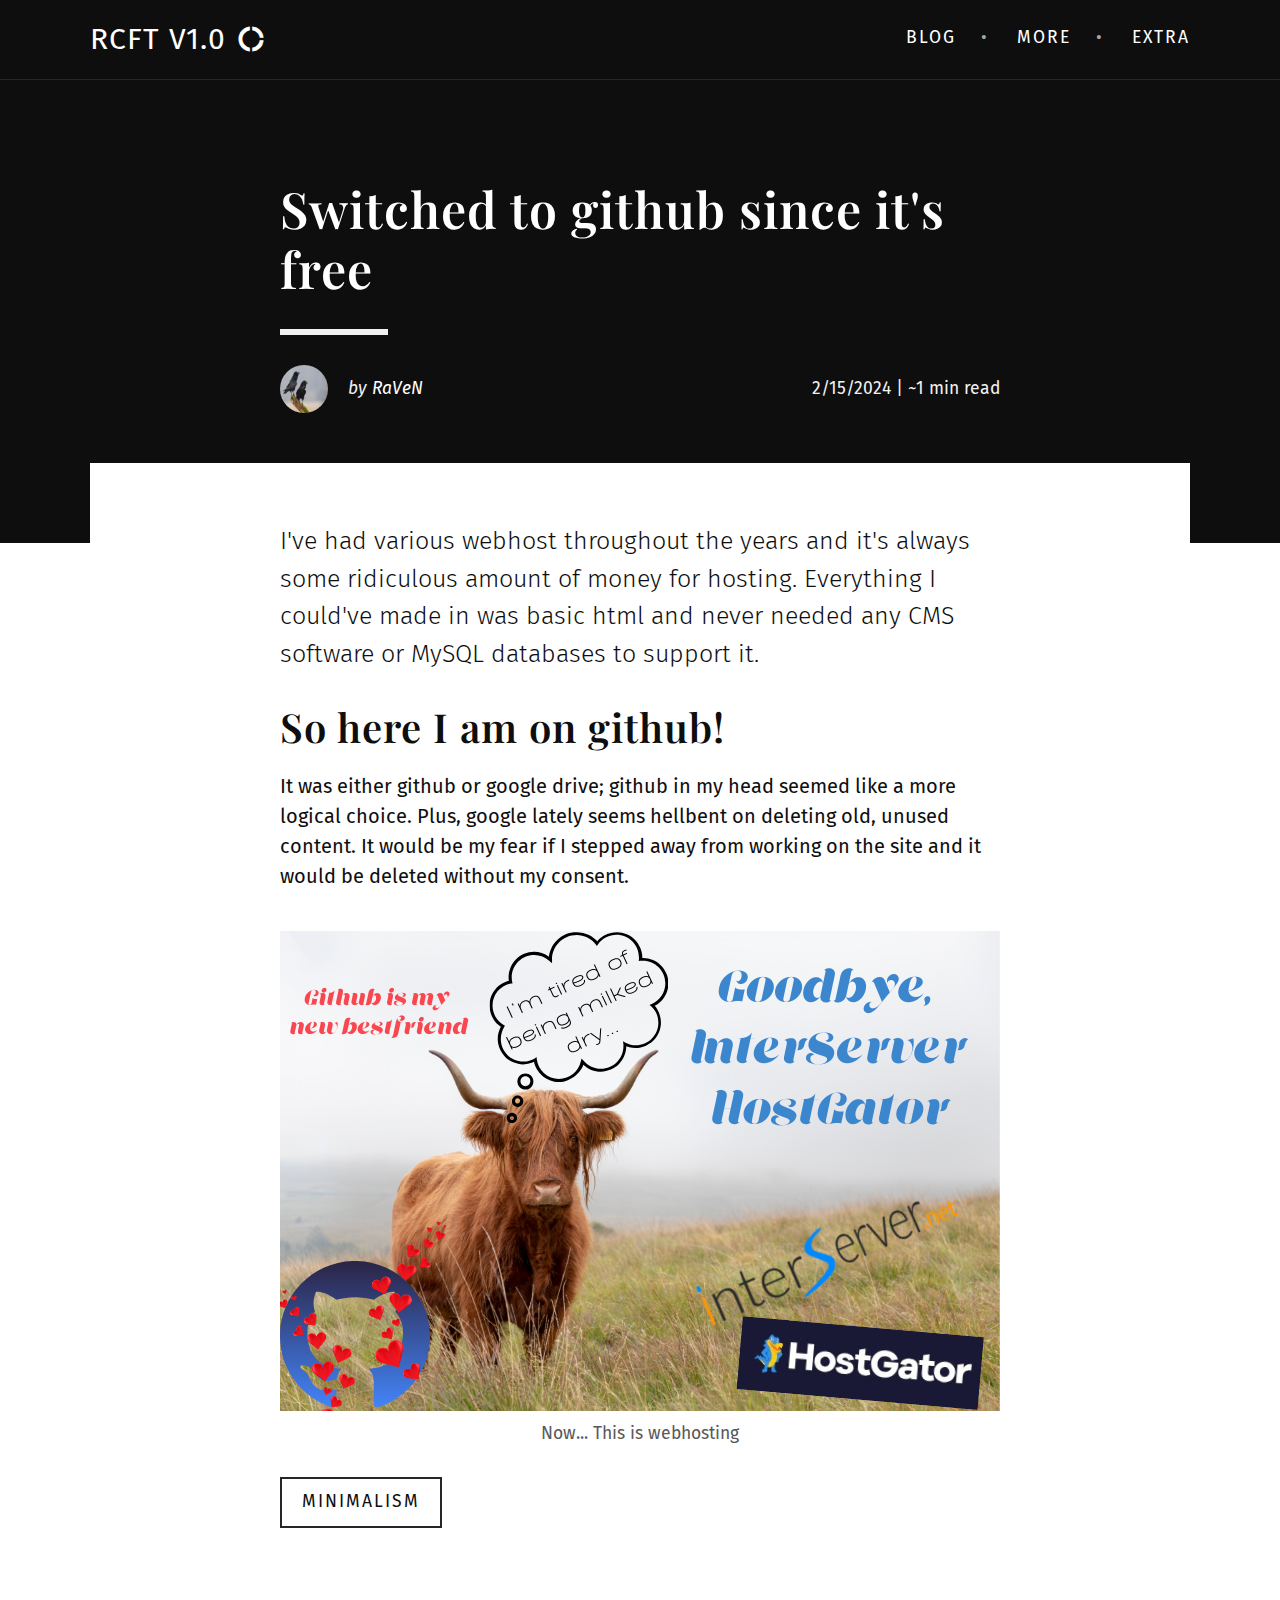
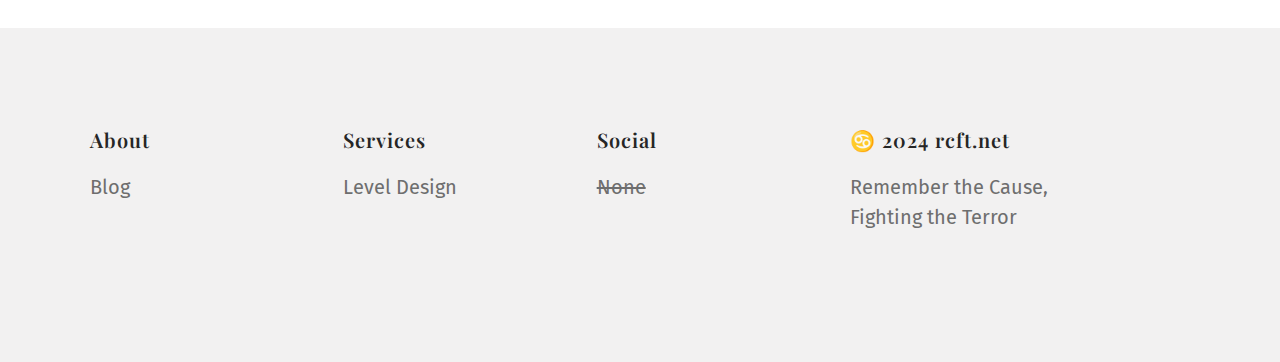
==== commit 749d2a26: "Update article.html" ====
--- a/article.html
+++ b/article.html
@@ -81,7 +81,7 @@
               It was either github or google drive; github in my head seemed like a more logical choice. Plus, google lately seems hellbent on deleting old, unused content. It would be my fear if I stepped away from working on the site and it would be deleted without my consent.
             </p>
             <figure class="figure mt-2">
-              <img src="assets/img/GoodbyeInterServer.png" class="img-fluid" alt="Goodbye past webhosts - Hello github">
+              <img src="assets/img/blog/GoodbyeInterServer.png" class="img-fluid" alt="Goodbye past webhosts - Hello github">
               <figcaption class="figure-caption p-2 text-center">Now... This is webhosting</figcaption>
             </figure>
             <!--
@@ -116,8 +116,9 @@
         <h2 class="h6">About</h2>
         <ul class="nav flex-column">
           <li class="mb-1">
-            <a href="#" class="link-secondary">Team</a>
+            <a href="blog.html" class="link-secondary">Blog</a>
           </li>
+          <!--
           <li class="mb-1">
             <a href="#" class="link-secondary">Careers</a>
           </li>
@@ -127,14 +128,16 @@
           <li class="mb-1">
             <a href="#" class="link-secondary">Privacy Policy</a>
           </li>
+          -->
         </ul>
       </div>
       <div class="col-4 col-md-2">
         <h2 class="h6 mb-3">Services</h2>
         <ul class="nav flex-column">
           <li class="mb-1">
-            <a href="#" class="link-secondary">Branding</a>
+            <a href="#" class="link-secondary">Level Design</a>
           </li>
+          <!--
           <li class="mb-1">
             <a href="#" class="link-secondary">Design</a>
           </li>
@@ -144,14 +147,16 @@
           <li class="mb-1">
             <a href="#" class="link-secondary">UX/UI</a>
           </li>
+          -->
         </ul>
       </div>
       <div class="col-4 col-md-2">
         <h2 class="h6 mb-3">Social</h2>
         <ul class="nav flex-column">
           <li class="mb-1">
-            <a href="#" class="link-secondary">Twitter</a>
+            <a href="#" class="link-secondary"><s>None</s></a>
           </li>
+          <!--
           <li class="mb-1">
             <a href="#" class="link-secondary">Instagram</a>
           </li>
@@ -161,11 +166,15 @@
           <li class="mb-1">
             <a href="#" class="link-secondary">Facebook</a>
           </li>
+          -->
         </ul>
       </div>
       <div class="col-sm-12 col-md-4 mt-4 mt-md-0">
-        <h2 class="h6 mb-3">Company</h2>
-        <p class="text-secondary">Focus is a portfolio theme based on Bootstrap 5 and created by <a href="https://webvy.xyz/" target="_blank" rel="noopener">webvy</a>.</p>
+        <h2 class="h6 mb-3">&#9803; 2024 rcft.net</h2>
+        <p class="text-secondary">
+          Remember the Cause,<br>
+          Fighting the Terror
+        </p>
       </div>
     </div>
   </div>
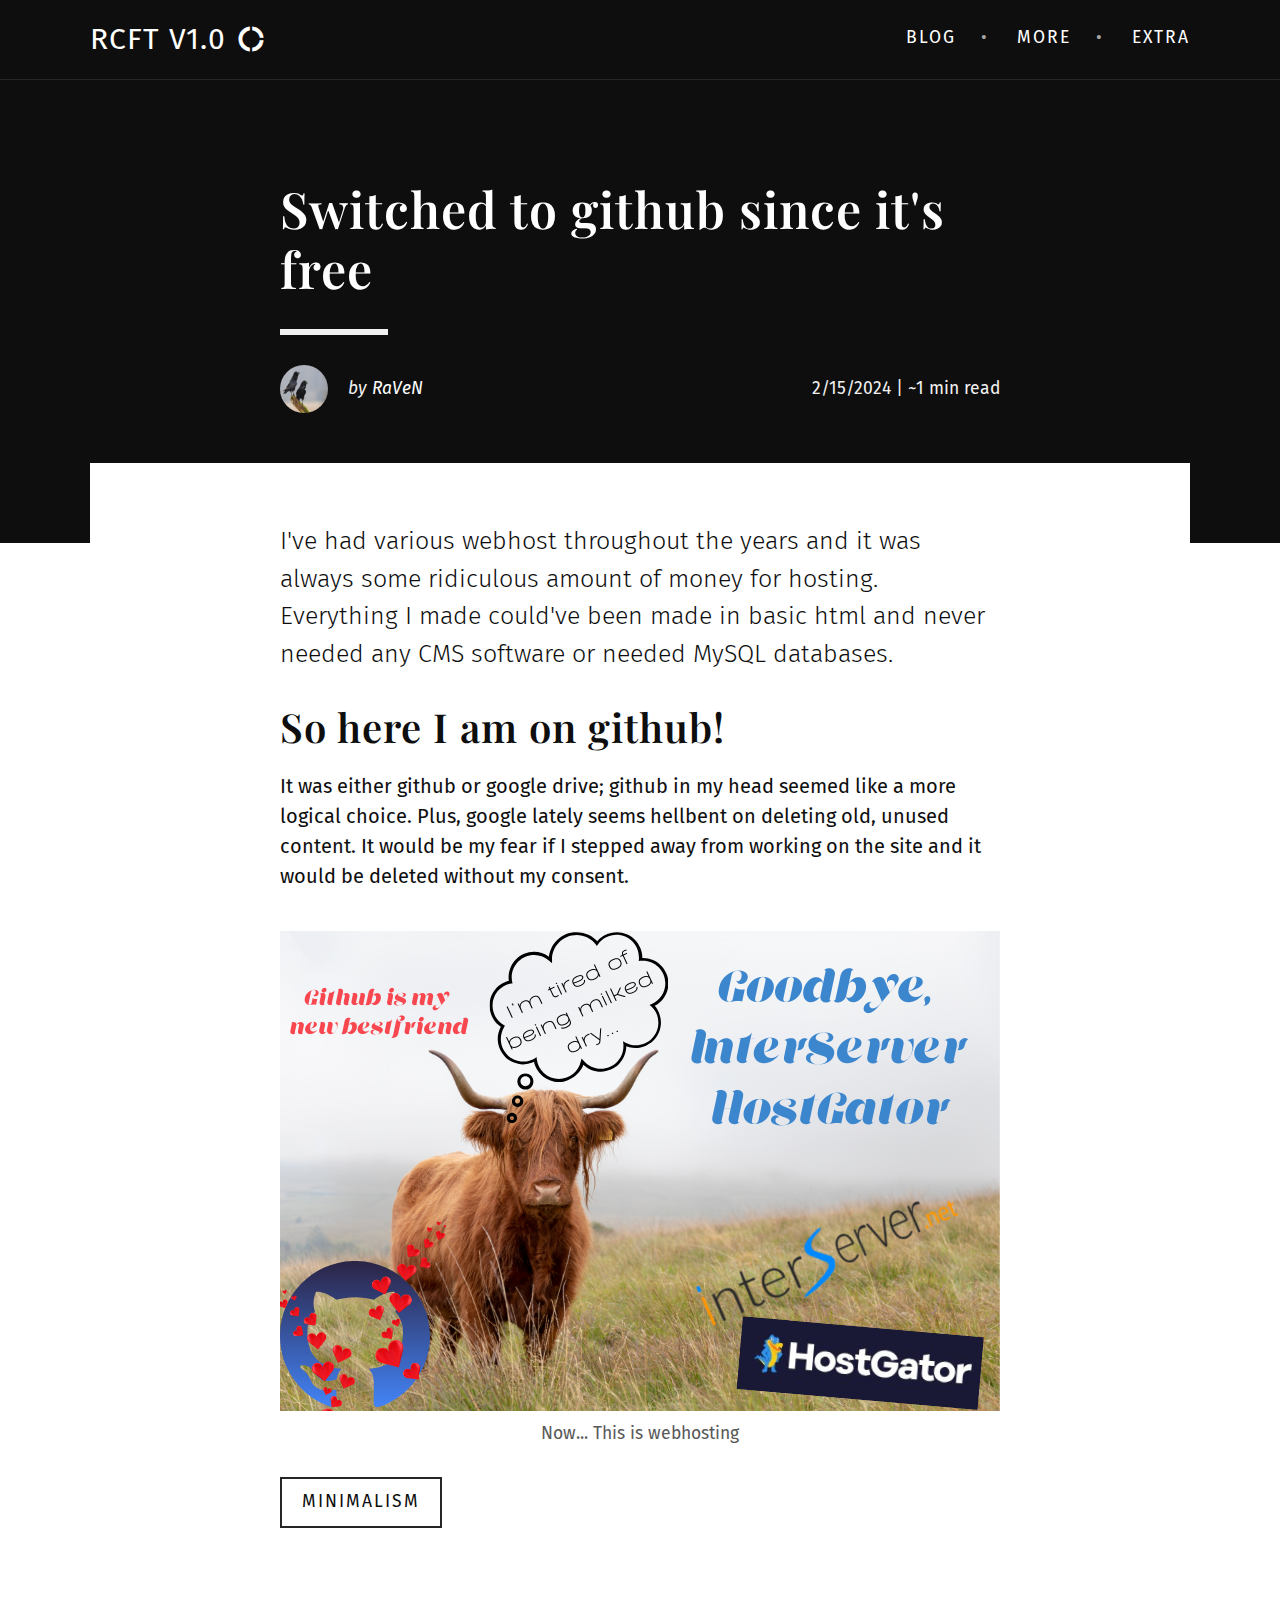
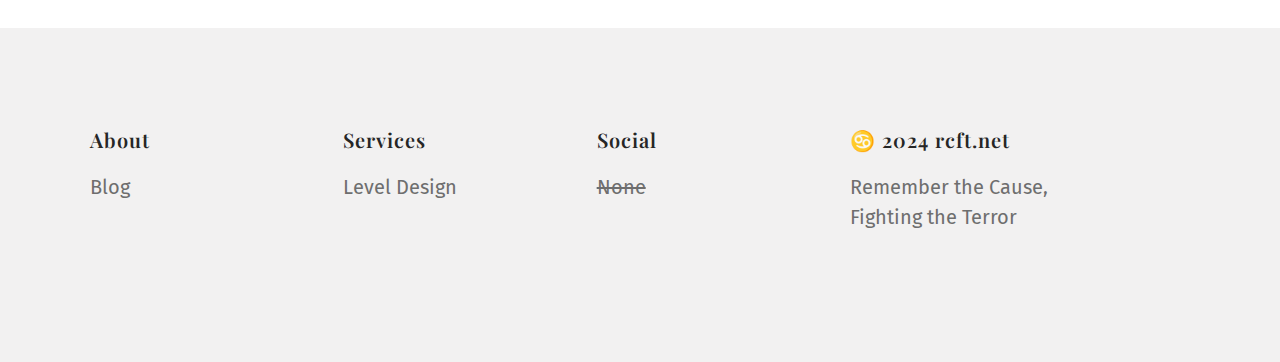
==== commit f9daa196: "Update article.html" ====
--- a/article.html
+++ b/article.html
@@ -61,7 +61,7 @@
         <div class="border border-3 border-light w-15 my-4"></div>
         <div class="d-flex align-items-center mb-4">
           <img src="assets/img/blog/myAvatar.jpg" class="avatar avatar-sm me-3" alt="RaVeN" width="1200" height="800">
-          <div class="fst-italic small text-light">by <a href="#">RaVeN</a></div>
+          <div class="fst-italic small text-light">by <a href="https://www.linkedin.com/in/ravenrcft/">RaVeN</a></div>
           <div class="small text-light ms-auto">2/15/2024 | ~1 min read</div>
         </div>
       </div>
@@ -74,7 +74,7 @@
         <div class="row justify-content-center py-4 py-md-5">
           <div class="col-md-10 col-lg-8">
             <p class="fw-light fs-5">
-              I've had various webhost throughout the years and it's always some ridiculous amount of money for hosting. Everything I could've made in was basic html and never needed any CMS software or MySQL databases to support it.
+              I've had various webhost throughout the years and it was always some ridiculous amount of money for hosting. Everything I made could've been made in basic html and never needed any CMS software or needed MySQL databases.
             </p>
             <h2>So here I am on github!</h2>
             <p>
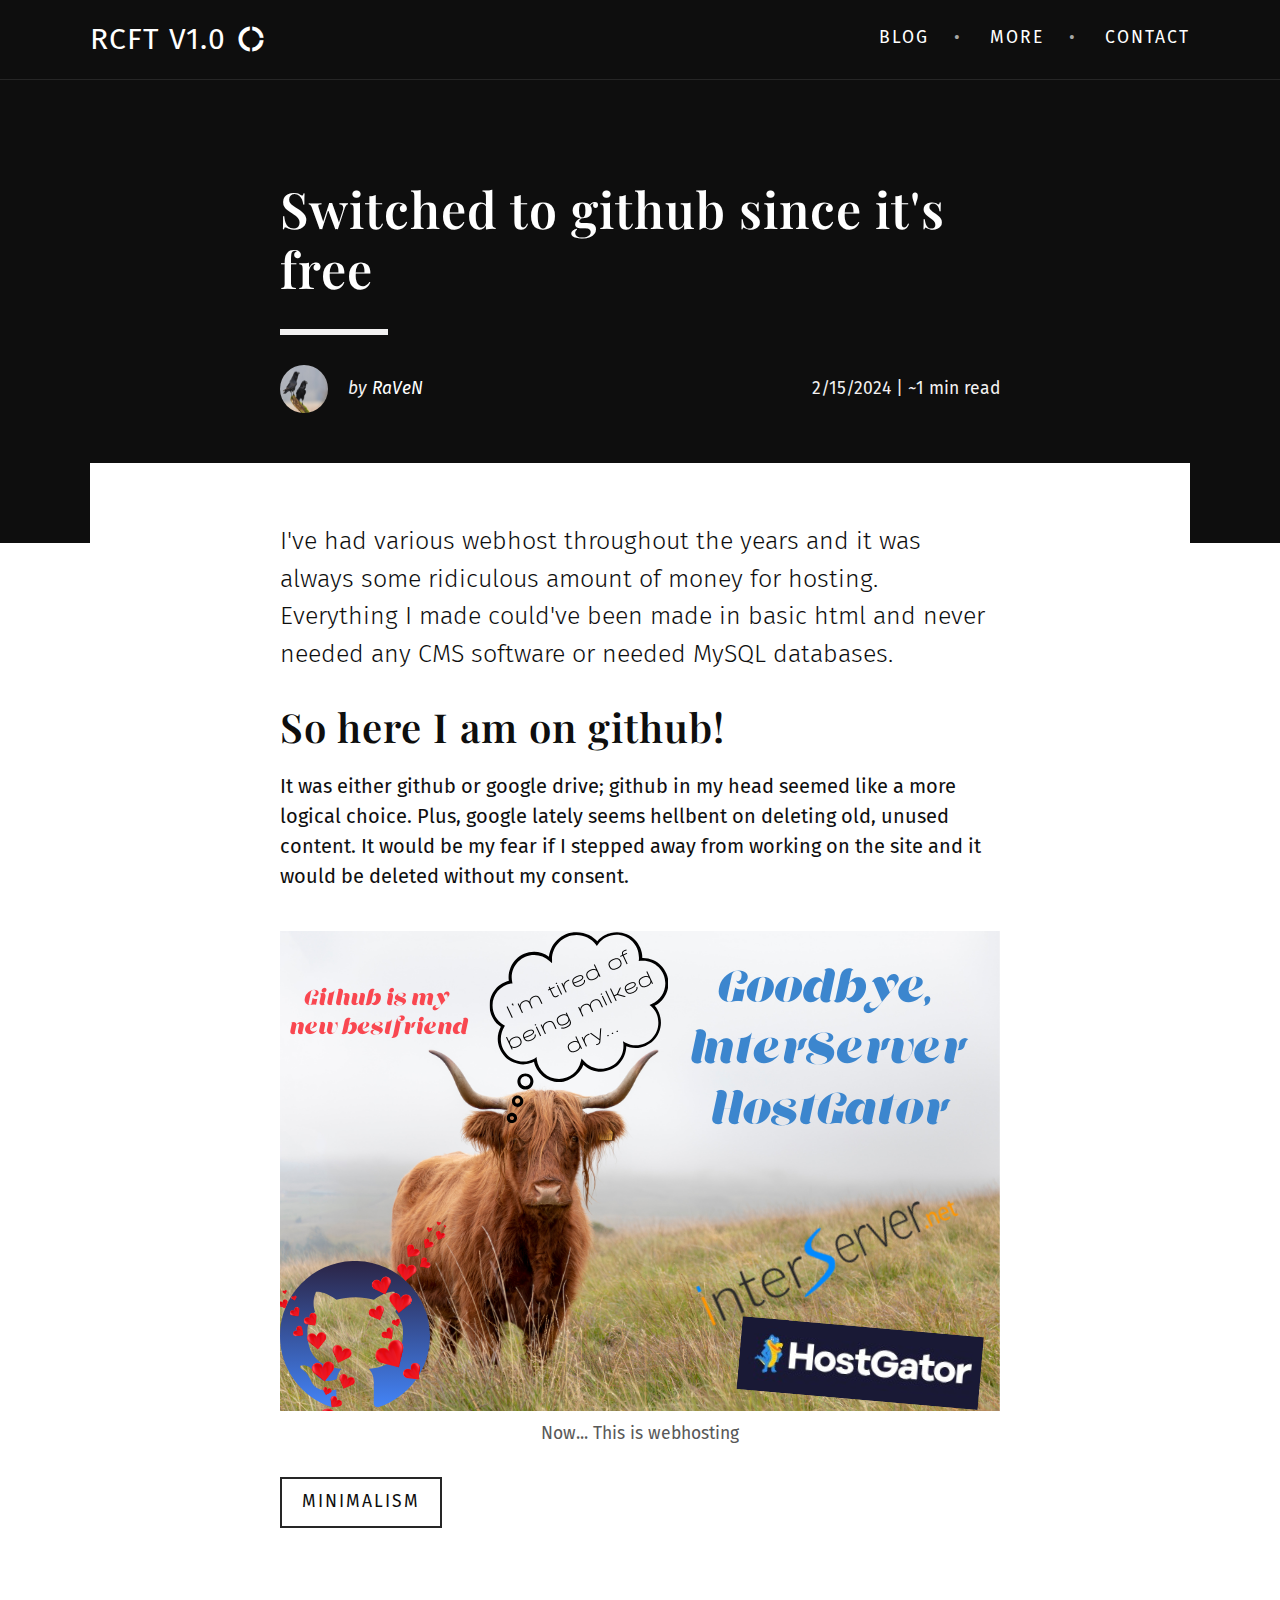
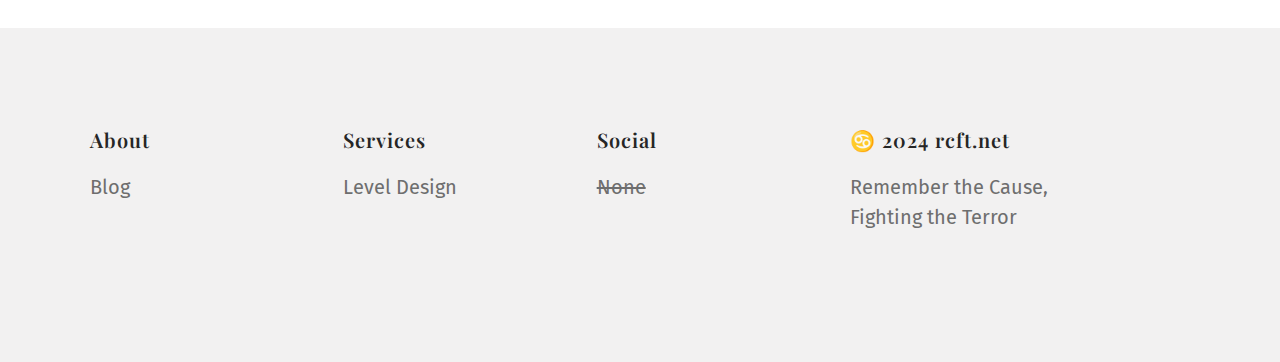
==== commit 0108802d: "Update article.html" ====
--- a/article.html
+++ b/article.html
@@ -44,7 +44,7 @@
             <a href="#" class="nav-link">More</a>
           </li>
           <li class="nav-item">
-            <a href="#" class="nav-link">Extra</a>
+            <a href="https://forms.gle/1EyNG8Fe8pPRSHdq5" class="nav-link">Contact</a>
           </li>
         </ul>
       </div>
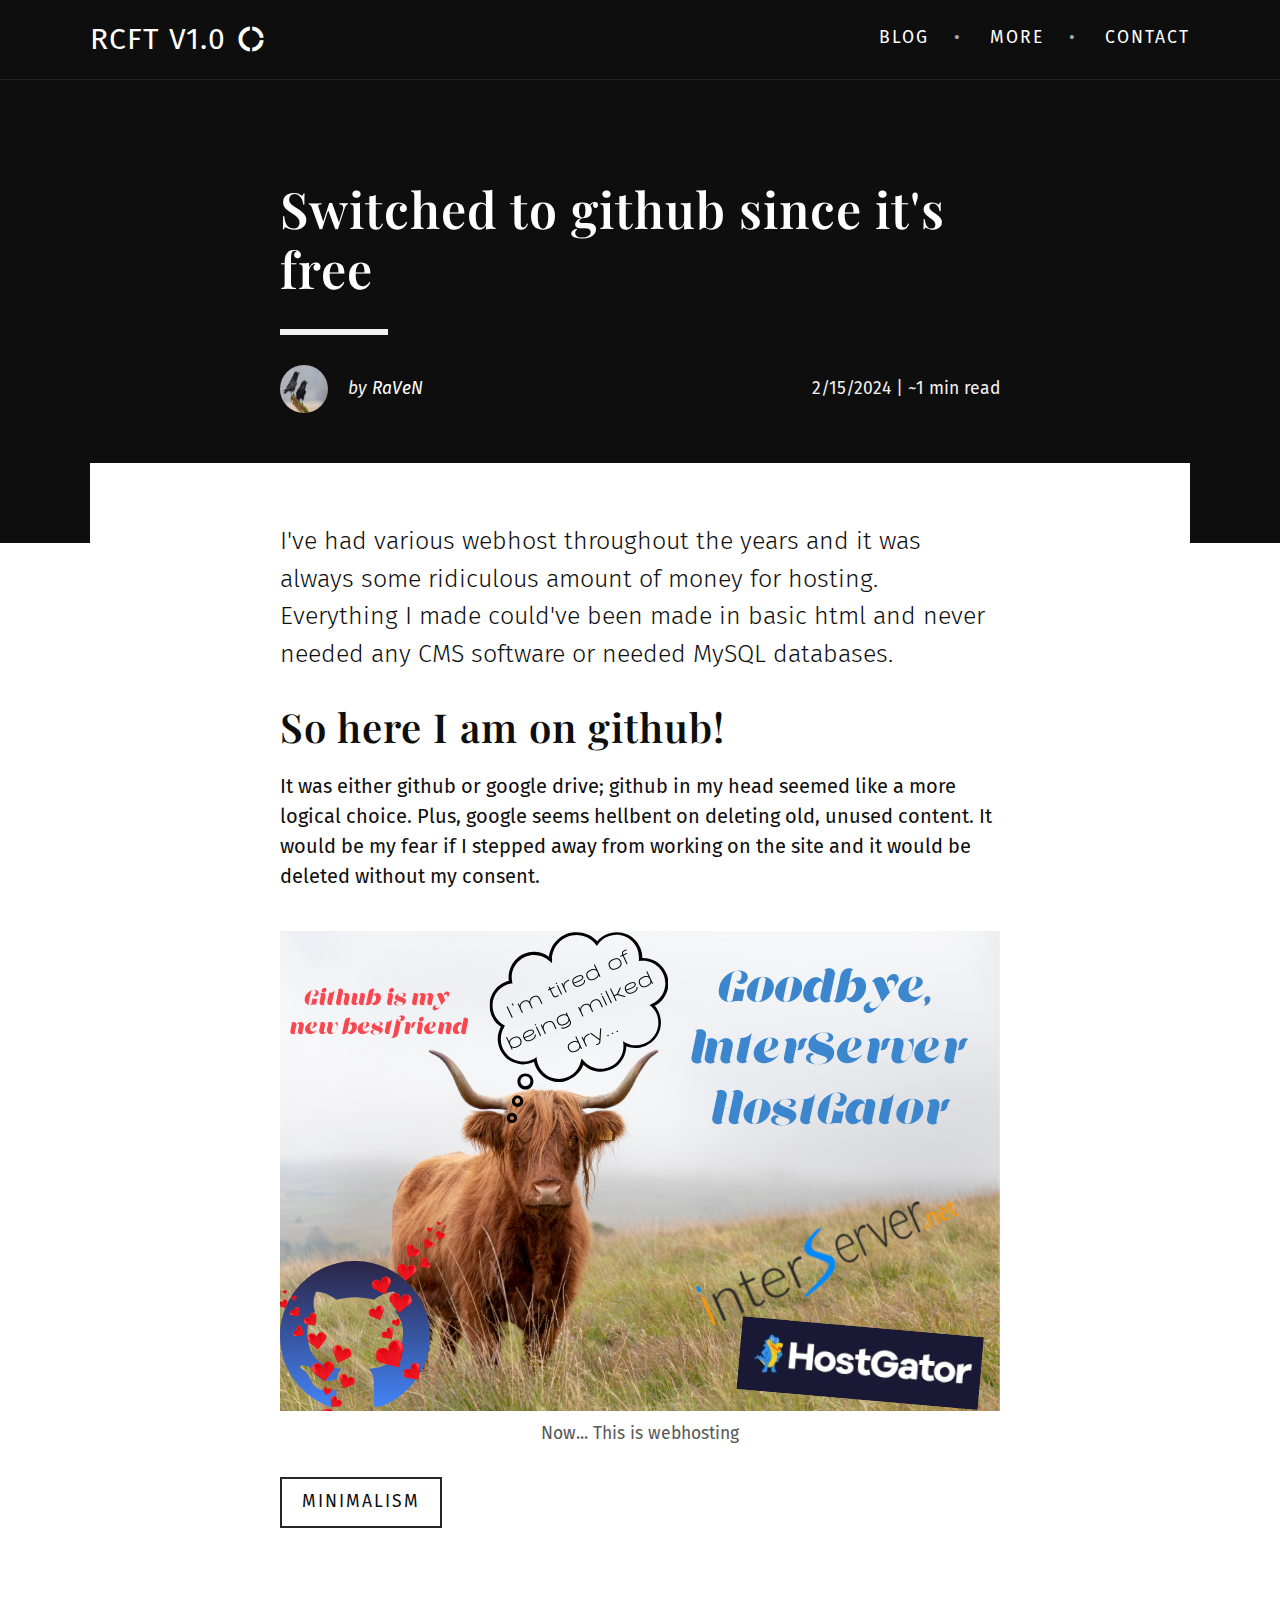
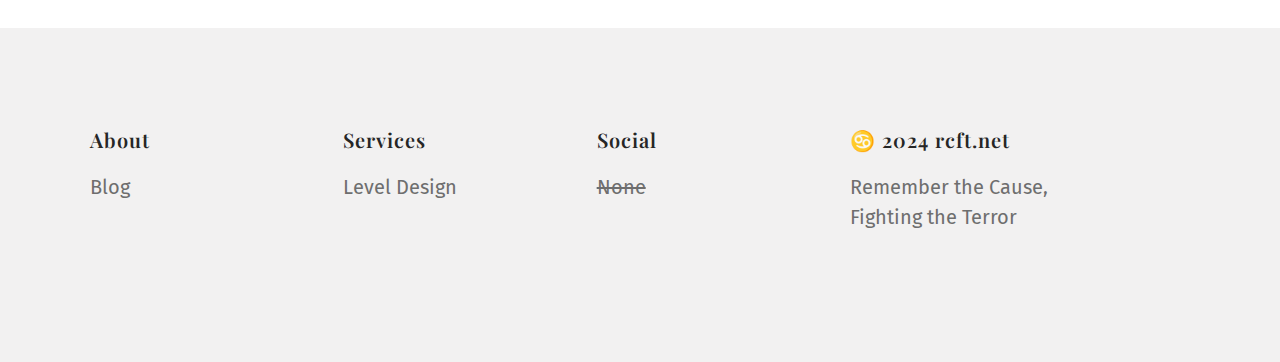
==== commit ad5567b0: "Update article.html" ====
--- a/article.html
+++ b/article.html
@@ -78,7 +78,7 @@
             </p>
             <h2>So here I am on github!</h2>
             <p>
-              It was either github or google drive; github in my head seemed like a more logical choice. Plus, google lately seems hellbent on deleting old, unused content. It would be my fear if I stepped away from working on the site and it would be deleted without my consent.
+              It was either github or google drive; github in my head seemed like a more logical choice. Plus, google seems hellbent on deleting old, unused content. It would be my fear if I stepped away from working on the site and it would be deleted without my consent.
             </p>
             <figure class="figure mt-2">
               <img src="assets/img/blog/GoodbyeInterServer.png" class="img-fluid" alt="Goodbye past webhosts - Hello github">
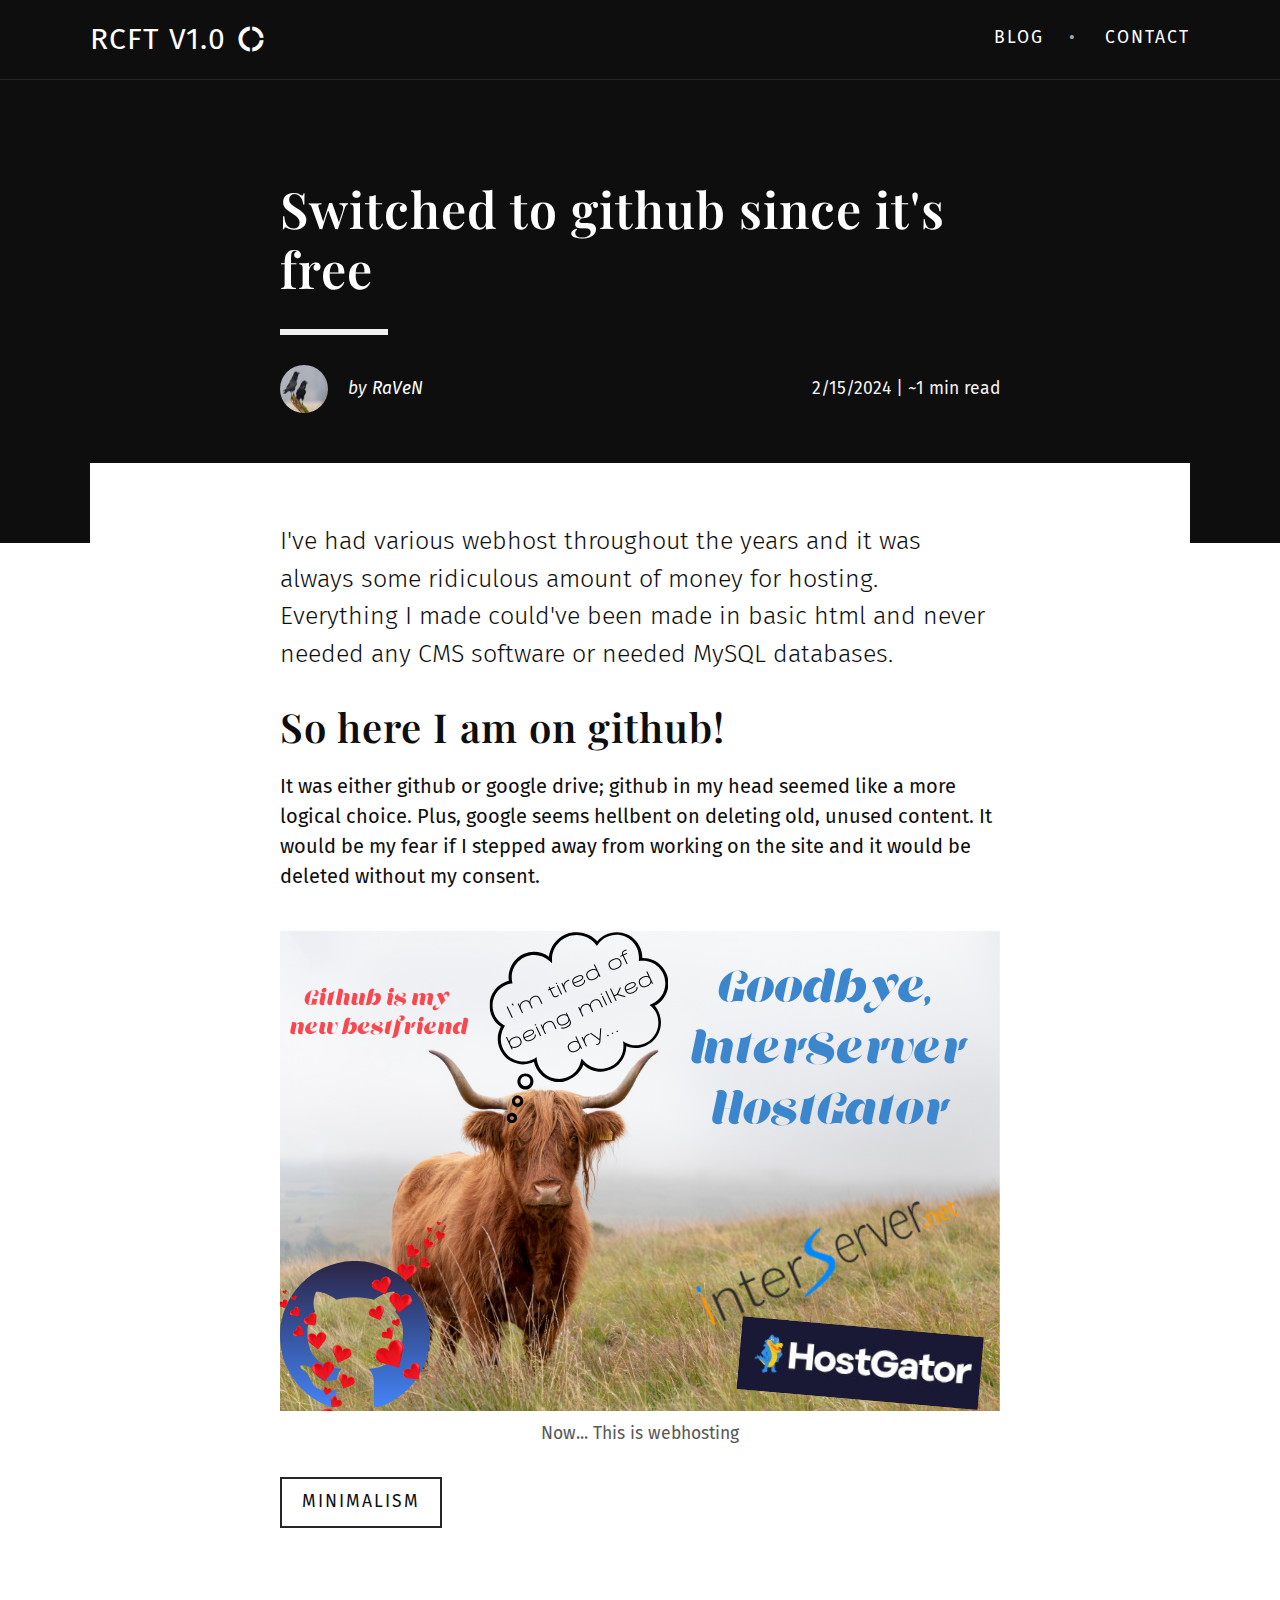
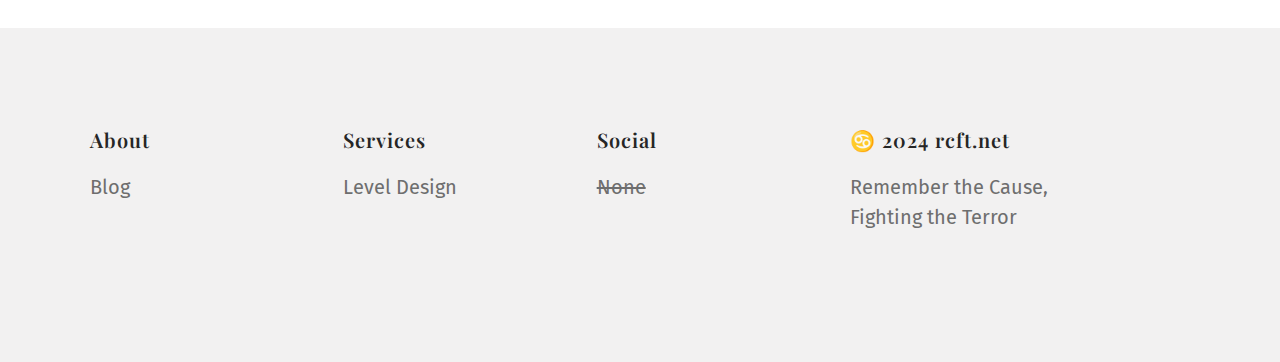
==== commit 2352febc: "Update article.html" ====
--- a/article.html
+++ b/article.html
@@ -40,11 +40,13 @@
           <li class="nav-item">
             <a href="blog.html" class="nav-link">Blog</a>
           </li>
+          <!--
           <li class="nav-item">
             <a href="#" class="nav-link">More</a>
           </li>
+          -->
           <li class="nav-item">
-            <a href="https://forms.gle/1EyNG8Fe8pPRSHdq5" class="nav-link">Contact</a>
+            <a href="redirect.html" class="nav-link">Contact</a>
           </li>
         </ul>
       </div>
